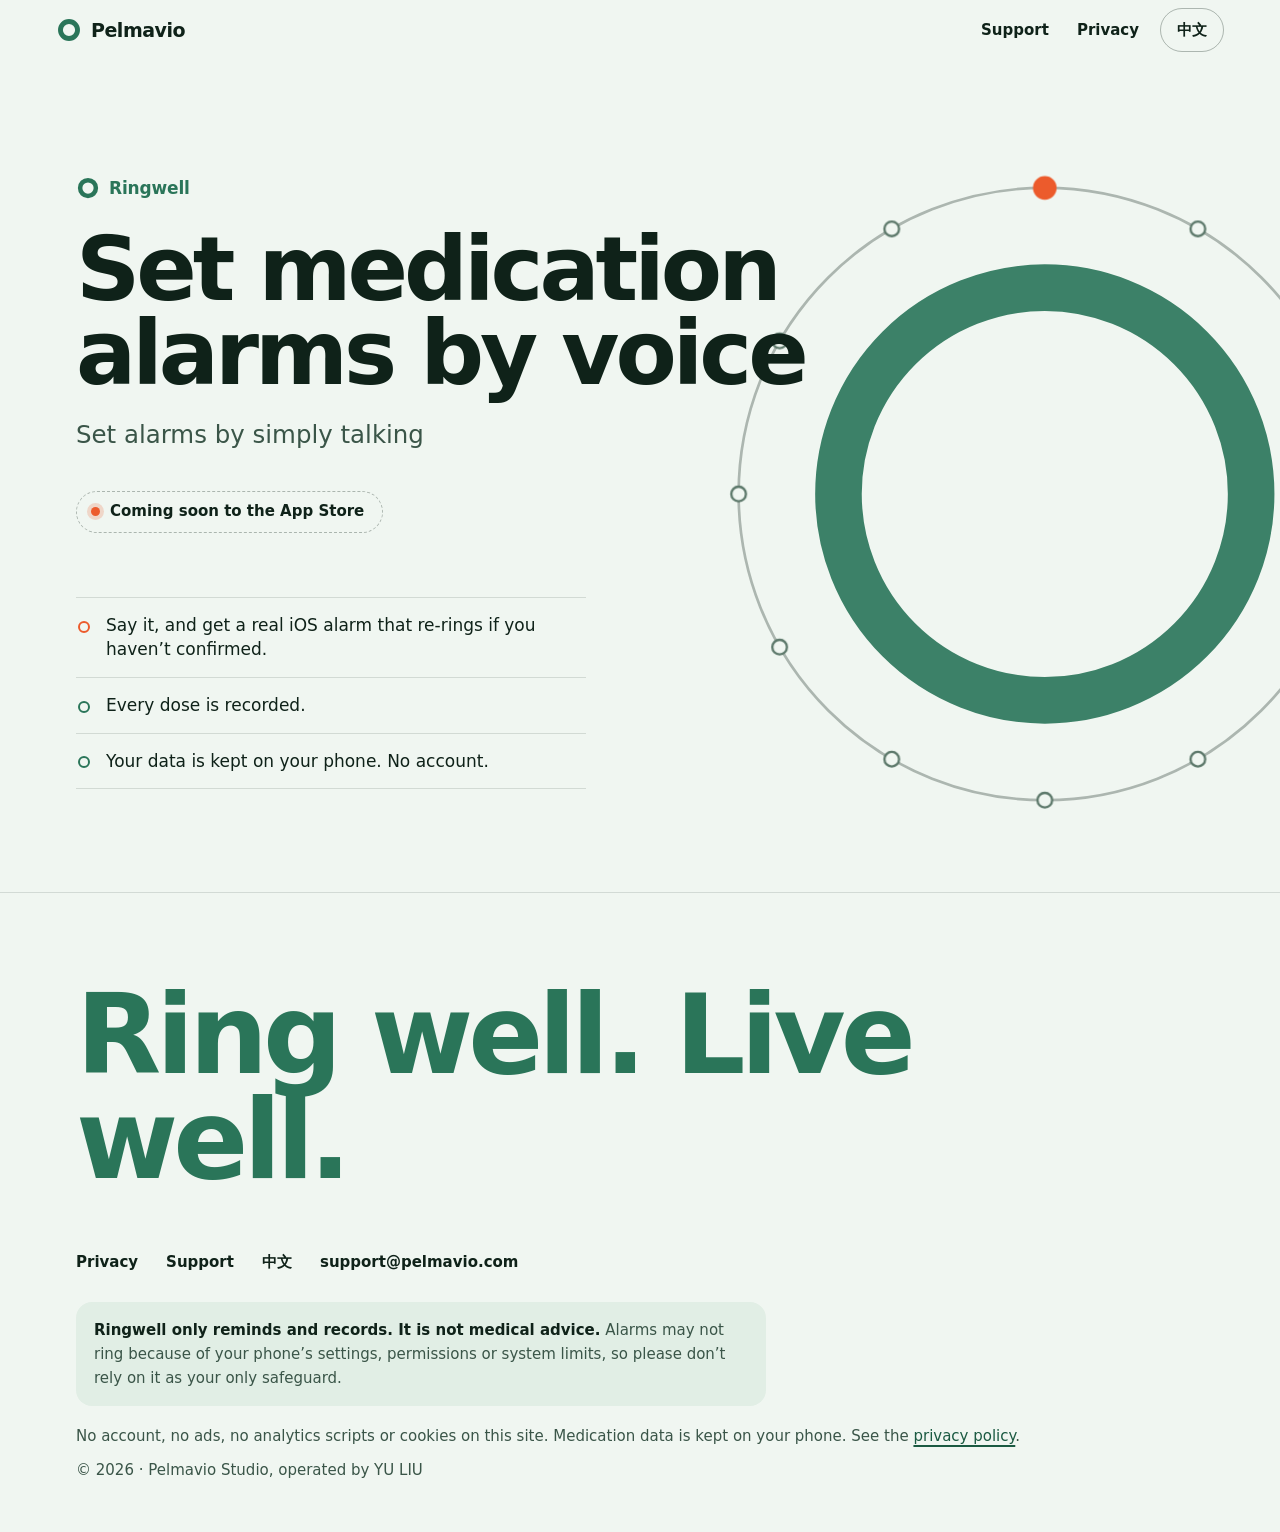
==== ringwell/index.html @ e644f9cd "Pelmavio site: launch-lite pages, privacy policy and support (EN/ZH) Co-Authored-By: Claude Sonnet 5" ====
<!doctype html>
<html lang="en">
<head>
<meta charset="utf-8">
<meta name="viewport" content="width=device-width,initial-scale=1">
<title>Ringwell · Set medication alarms by voice</title>
<meta name="description" content="Ringwell by Pelmavio Studio: set medication alarms by voice. Coming soon to the App Store. Ring well. Live well.">
<meta name="color-scheme" content="light dark">
<meta name="theme-color" content="#F0F6F1" media="(prefers-color-scheme: light)">
<meta name="theme-color" content="#09110D" media="(prefers-color-scheme: dark)">
<meta property="og:type" content="website">
<meta property="og:site_name" content="Pelmavio Studio">
<meta property="og:title" content="Ringwell · Set medication alarms by voice">
<meta property="og:description" content="Ringwell by Pelmavio Studio: set medication alarms by voice. Coming soon to the App Store. Ring well. Live well.">
<meta property="og:url" content="https://pelmavio.com/ringwell/">
<meta property="og:locale" content="en_US">
<meta name="twitter:card" content="summary">
<link rel="canonical" href="https://pelmavio.com/ringwell/">
<link rel="icon" href="data:image/svg+xml,%3Csvg xmlns='http://www.w3.org/2000/svg' viewBox='0 0 32 32'%3E%3Crect width='32' height='32' rx='8' fill='%232A7559'/%3E%3Ccircle cx='16' cy='16' r='7' fill='none' stroke='%23F4FBF7' stroke-width='4'/%3E%3C/svg%3E">
<link rel="alternate" hreflang="en" href="https://pelmavio.com/ringwell/">
<link rel="alternate" hreflang="zh-CN" href="https://pelmavio.com/ringwell/zh/">
<link rel="alternate" hreflang="x-default" href="https://pelmavio.com/ringwell/">
<link rel="stylesheet" href="../assets/style.css">
<link rel="stylesheet" href="../assets/lite.css">
</head>
<body>
<a class="skip" href="#main">Skip to content</a>
<header class="top over"><div class="wrap">
<a class="logo" href="../" aria-label="Pelmavio Studio"><svg viewBox="0 0 32 32" width="26" height="26" aria-hidden="true" focusable="false"><circle cx="16" cy="16" r="10.5"/></svg><span>Pelmavio</span></a>
<nav aria-label="Main"><a class="hide-s" href="support/">Support</a><a class="hide-s" href="privacy/">Privacy</a><a class="lang" href="zh/" hreflang="zh-CN" lang="zh-CN">中文</a></nav>
</div></header>
<main id="main">
<section class="h-hero lite" aria-labelledby="home-h">
<div class="h-ring" aria-hidden="true"><svg viewBox="0 0 100 100" focusable="false"><circle class="r2" cx="50" cy="50" r="46"/><circle class="r1" cx="50" cy="50" r="31"/><g><circle class="tick" style="--i:0" cx="50" cy="4" r="1.6"/><circle class="tick" style="--i:1" cx="73" cy="10.16" r="1.1"/><circle class="tick" style="--i:2" cx="89.84" cy="27" r="1.1"/><circle class="tick" style="--i:3" cx="96" cy="50" r="1.1"/><circle class="tick" style="--i:4" cx="89.84" cy="73" r="1.1"/><circle class="tick" style="--i:5" cx="73" cy="89.84" r="1.1"/><circle class="tick" style="--i:6" cx="50" cy="96" r="1.1"/><circle class="tick" style="--i:7" cx="27" cy="89.84" r="1.1"/><circle class="tick" style="--i:8" cx="10.16" cy="73" r="1.1"/><circle class="tick" style="--i:9" cx="4" cy="50" r="1.1"/><circle class="tick" style="--i:10" cx="10.16" cy="27" r="1.1"/><circle class="tick" style="--i:11" cx="27" cy="10.16" r="1.1"/></g></svg></div>
<div class="wrap">
<p class="name"><svg viewBox="0 0 32 32" aria-hidden="true" focusable="false"><circle cx="16" cy="16" r="10.5"/></svg>Ringwell</p>
<h1 id="home-h"><span class="nb">Set medication</span> <span class="nb">alarms by voice</span></h1>
<p class="lead">Set alarms by simply talking</p>
<p class="acts"><span class="soon"><i></i>Coming soon to the App Store</span></p>
<ul class="facts"><li>Say it, and get a real iOS alarm that re-rings if you haven&rsquo;t confirmed.</li><li>Every dose is recorded.</li><li>Your data is kept on your phone. No account.</li></ul>
</div>
</section>
</main>
<footer><div class="wrap">
<p class="tag" lang="en">Ring well. Live well.</p>
<nav class="links" aria-label="Footer"><a href="privacy/">Privacy</a><a href="support/">Support</a><a href="zh/" hreflang="zh-CN" lang="zh-CN">中文</a><a href="mailto:support@pelmavio.com">support@pelmavio.com</a></nav>
<p class="disc"><strong>Ringwell only reminds and records. It is not medical advice.</strong> Alarms may not ring because of your phone&rsquo;s settings, permissions or system limits, so please don&rsquo;t rely on it as your only safeguard.</p>
<p>No account, no ads, no analytics scripts or cookies on this site. Medication data is kept on your phone. See the <a href="privacy/">privacy policy</a>.</p>
<p>&copy; 2026 &middot; Pelmavio Studio, operated by YU LIU</p>
</div></footer>
</body>
</html>
---- assets/style.css ----
/* finesse · register=brand · A=mint-paper+forest+persimmon-signal · B=700/300 system display vs light voice
 * C=pinned-scrub-stage → hairline-list → bilingual-pair → centered-ring · D=css-springs(linear())+tiny-vanilla-physics
 * E=alarm-dial (12 marks = 1 ring + 11 re-rings, 5 min apart) · SOUL=8 SPECTACLE=7 DENSITY=4
 * Pelmavio / Ringwell v2. Same-origin only: no fonts, CDN, analytics or cookies. */

:root{
  --paper:#F0F6F1;--paper-2:#E1EEE5;--sheet:#F8FBF9;
  --ink:#0F2219;--ink-2:#3A5548;--ink-3:#5C786A;
  --line:rgba(15,34,25,.13);--line-2:rgba(15,34,25,.3);
  --green:#2A7559;--link:#1B5A42;--mint:#8FD1B1;--leaf:#CBEAD8;
  --forest:#0D2A1F;--forest-ink:#E6F4EB;--forest-2:#ABCFBB;--forest-line:rgba(230,244,235,.16);
  --signal:#EC5B2C;--signal-ink:#A3390F;--signal-glow:rgba(236,91,44,.2);
  --glass:rgba(240,246,241,.74);--shadow:rgba(13,42,31,.22);
  /* the app's own F1 light theme (app/src/ui/theme.ts) */
  --a-bg:#E9F4EE;--a-surface:#F4FAF6;--a-text:#25392F;--a-muted:#466056;--a-border:#CBE0D3;
  --a-primary:#2A7559;--a-on:#F4FBF7;--a-card:#DCF0E4;--a-card-b:#9CCDB4;--a-warn:#775110;
  --a-taken:#1F6F4C;--a-done:#B2DEC7;--a-soft:#EAF6EF;--a-bezel:#14201A;
  --edge:clamp(16px,5vw,56px);
  --spring:linear(0,.063,.193,.35,.508,.651,.777,.869,.937,.983,1.013,1.029,1.036,1.036,1.032,1.027,1.021,1.016,1.011,1.007,1.004,1.002,1,.999,.999);
  --bounce:linear(0,.078,.241,.436,.626,.791,.918,1.007,1.061,1.087,1.092,1.084,1.068,1.05,1.032,1.017,1.006,.998,.994,.992,.992,.992,.994,.996,.997,.999,1,1,1.001);
  --settle:cubic-bezier(.16,1,.3,1);
  --sans:-apple-system,BlinkMacSystemFont,"SF Pro Text","Segoe UI Variable Text","Segoe UI",system-ui,Roboto,"Helvetica Neue",Arial,"PingFang SC","Hiragino Sans GB","Microsoft YaHei",sans-serif;
  --display:-apple-system,BlinkMacSystemFont,"SF Pro Display","Segoe UI Variable Display","Segoe UI",system-ui,Roboto,"Helvetica Neue",Arial,"PingFang SC","Hiragino Sans GB","Microsoft YaHei",sans-serif;
  --round:ui-rounded,"SF Pro Rounded",-apple-system,BlinkMacSystemFont,"Segoe UI Variable Display","Segoe UI",system-ui,sans-serif;
  color-scheme:light dark;
}
:root:lang(zh){
  --sans:-apple-system,BlinkMacSystemFont,"PingFang SC","Hiragino Sans GB","Microsoft YaHei UI","Microsoft YaHei","Noto Sans CJK SC","Source Han Sans SC","Segoe UI",system-ui,sans-serif;
  --display:var(--sans);
}
@media (prefers-color-scheme:dark){:root{
  --paper:#09110D;--paper-2:#0F1A15;--sheet:#131E19;
  --ink:#E2EEE7;--ink-2:#A3BDB0;--ink-3:#7F9C8E;
  --line:rgba(226,238,231,.11);--line-2:rgba(226,238,231,.3);
  --green:#8FD1B1;--link:#9ADBBB;--leaf:#1C382B;
  --forest:#0F1D17;--forest-ink:#E6F4EB;--forest-2:#A3C6B3;--forest-line:rgba(230,244,235,.12);
  --signal:#FF7A49;--signal-ink:#FF9C76;--signal-glow:rgba(255,122,73,.26);
  --glass:rgba(15,26,21,.72);--shadow:rgba(0,0,0,.6);
  /* the app's own F1 dark theme */
  --a-bg:#141C18;--a-surface:#1B2520;--a-text:#C7D7CD;--a-muted:#98B0A3;--a-border:#2A3831;
  --a-primary:#8FD1B1;--a-on:#0E2119;--a-card:#223129;--a-card-b:#3C5649;--a-warn:#DDB26A;
  --a-taken:#7FCBA6;--a-done:#2D5742;--a-soft:#2A3B33;--a-bezel:#020504;
}}

/* ---------- base ---------- */
*,*::before,*::after{box-sizing:border-box}
html{-webkit-text-size-adjust:100%;text-size-adjust:100%;overflow-x:clip;scroll-padding-top:16px}
body{margin:0;background:var(--paper);color:var(--ink);font:400 1.0625rem/1.6 var(--sans);-webkit-font-smoothing:antialiased;overflow-x:clip;text-rendering:optimizeLegibility}
:lang(zh) body,body:lang(zh){line-height:1.8}
::selection{background:var(--mint);color:#0D2A1F}
img{max-width:100%;height:auto;display:block}
p{margin:0 0 1em;text-wrap:pretty}
a{color:var(--link);text-decoration-thickness:1.5px;text-underline-offset:.24em;transition:text-decoration-thickness .2s,color .2s}
a:hover{text-decoration-thickness:3px}
:focus-visible{outline:3px solid var(--green);outline-offset:3px;border-radius:8px}
h1,h2,h3{margin:0;font-family:var(--display);font-weight:700;text-wrap:balance;overflow-wrap:anywhere;min-width:0}
:lang(zh) :is(h1,h2,h3){letter-spacing:0;font-weight:600}
.wrap{width:100%;max-width:1240px;margin-inline:auto;padding-inline:var(--edge)}
.sr{position:absolute;width:1px;height:1px;overflow:hidden;clip-path:inset(50%);white-space:nowrap}
.skip{position:absolute;left:12px;top:-80px;z-index:60;background:var(--ink);color:var(--paper);padding:12px 18px;border-radius:999px;font-weight:700;text-decoration:none}
.skip:focus{top:12px}
svg{overflow:visible}

/* ---------- header ---------- */
.top{position:relative;z-index:20;padding:8px 0}
.top.over{position:absolute;inset:0 0 auto}
.top .wrap{display:flex;align-items:center;justify-content:space-between;gap:8px;max-width:1360px}
.logo{display:inline-flex;align-items:center;gap:9px;min-height:44px;color:var(--ink);text-decoration:none;font:700 1.1875rem/1 var(--display);letter-spacing:-.025em}
.logo svg{width:26px;height:26px;flex:none;transition:transform .6s var(--bounce)}
.logo circle{fill:none;stroke:var(--green);stroke-width:6}
.logo:hover svg{transform:rotate(90deg) scale(1.08)}
.top nav{display:flex;align-items:center;gap:2px}
.top nav a{display:inline-flex;align-items:center;min-height:44px;padding:0 13px;font-size:.9375rem;font-weight:600;color:var(--ink);text-decoration:none;border-radius:999px;white-space:nowrap;transition:background-color .2s,scale .35s var(--spring)}
.top nav a:hover{background:var(--line)}
.top nav a:active{scale:.96}
.top nav a.lang{margin-left:6px;padding:0 16px;border:1.5px solid var(--line-2)}
.top nav a.lang:hover{background:var(--ink);color:var(--paper)}
.hide-s{display:none!important}
@media (min-width:640px){.hide-s{display:inline-flex!important}}

/* ---------- pills / buttons ---------- */
.soon{display:inline-flex;align-items:center;gap:10px;min-height:42px;padding:7px 18px 7px 14px;border-radius:999px;border:1.5px dashed var(--line-2);font-weight:600;font-size:.9375rem;line-height:1.3;color:var(--ink);white-space:nowrap}
.soon i{width:9px;height:9px;border-radius:50%;background:var(--signal);flex:none;box-shadow:0 0 0 4px var(--signal-glow)}
.go{display:inline-flex;align-items:center;gap:10px;min-height:52px;padding:0 26px;border-radius:999px;background:var(--green);color:var(--paper);font-weight:700;text-decoration:none;white-space:nowrap;transition:scale .45s var(--spring),box-shadow .3s,background-color .2s;box-shadow:0 10px 24px -14px var(--shadow)}
.go:hover{box-shadow:0 16px 30px -14px var(--shadow);scale:1.02}
.go:active{scale:.97;transition-duration:.12s}
.go .arrow{transition:translate .4s var(--spring)}
.go:hover .arrow{translate:4px 0}

/* =========================================================
   STORY. Default = static composition (no JS, reduced motion,
   short landscape screens). `.live` = pinned scroll demo.
   ========================================================= */
.story{position:relative;padding:112px 0 72px}
.stage{max-width:1280px;margin-inline:auto;padding-inline:var(--edge);display:grid;gap:56px}
.caps{display:flex;flex-direction:column;gap:56px;min-width:0}
.cap h1{font-size:clamp(2.5rem,1.2rem + 5vw,6rem);line-height:.96;letter-spacing:-.04em}
:lang(zh) .cap h1{font-size:clamp(2.25rem,1.2rem + 4.4vw,5.25rem);line-height:1.12}
.cap h2{font-size:clamp(1.875rem,1.2rem + 2.4vw,3.25rem);line-height:1.02;letter-spacing:-.032em;margin-bottom:.45em}
:lang(zh) .cap h2{line-height:1.2}
.cap p{color:var(--ink-2);font-size:clamp(1.0625rem,1rem + .3vw,1.25rem);max-width:34em}
.cap .sub{font-size:clamp(1.1875rem,1rem + .8vw,1.625rem);color:var(--ink);margin:.55em 0 .8em;font-weight:500;letter-spacing:-.01em}
.cap-soon{margin:0}
.stopnote strong{color:var(--ink)}
.status,.rail,.sample-live{display:none}
.chain{list-style:none;display:flex;gap:7px;padding:0;margin:4px 0 0;flex-wrap:wrap}
.chain li{width:14px;height:14px;border-radius:50%;border:1.5px solid var(--ink-3)}
.chain li:nth-child(-n+2){background:var(--signal);border-color:var(--signal)}
.sample{font-size:.875rem;color:var(--ink-3);margin:0}

/* the spoken sentence */
.say{min-width:0}
.voice{display:flex;align-items:center;gap:14px;margin-bottom:14px}
.mic{position:relative;width:46px;height:46px;flex:none;border-radius:50%;background:var(--green);color:var(--paper);display:grid;place-items:center}
.mic svg,.ui-mic svg{width:52%;height:52%;fill:none;stroke:currentColor;stroke-width:2.2;stroke-linecap:round}
.mic::after{content:"";position:absolute;inset:-6px;border-radius:50%;border:2px solid var(--green);opacity:0}
.wave{display:flex;align-items:center;gap:3px;height:40px;width:min(100%,250px)}
.wave i{flex:1;max-width:5px;height:100%;border-radius:3px;background:var(--green);transform:scaleY(var(--h,.4));transform-origin:center;will-change:transform}
.sentence{font:300 clamp(1.375rem,.85rem + 2.3vw,2.875rem)/1.42 var(--display);letter-spacing:-.022em;margin:0;color:var(--ink);max-width:22em}
:lang(zh) .sentence{font-weight:300;letter-spacing:.02em;line-height:1.6}
.w{display:inline-block;opacity:clamp(.14,calc(var(--say,99) - var(--i)),1);transform:translateY(calc(clamp(0,1 - (var(--say,99) - var(--i)),1) * .28em))}
.phr{position:relative;display:inline-block;white-space:nowrap;background:linear-gradient(var(--green),var(--green)) no-repeat 0 92%/calc(var(--g,1) * 100%) 2px}
.phr::after{content:attr(data-tag);position:absolute;left:0;top:calc(100% - .1em);font:600 max(11px,.3em)/1 var(--sans);letter-spacing:.01em;color:var(--green);opacity:var(--g,1);transform:translateY(calc((1 - var(--g,1)) * -6px));white-space:nowrap}

/* ---------- app UI, recreated (em-based, scales with each screen) ---------- */
.phone{display:grid;grid-template-columns:repeat(auto-fill,minmax(200px,1fr));gap:22px}
.scr{position:relative;container-type:inline-size;background:var(--a-bg);color:var(--a-text);aspect-ratio:1/2.08;border-radius:34px;border:7px solid var(--a-bezel);overflow:hidden;font-family:var(--sans);box-shadow:0 24px 48px -30px var(--shadow)}
.scr::before{content:"";position:absolute;z-index:3;left:50%;top:2.4%;width:30%;height:3.6%;translate:-50% 0;border-radius:99px;background:var(--a-bezel)}
.ui-pad{position:relative;height:100%;padding:3.3em 1.25em 1.2em;font-size:12px;font-size:4.7cqi;line-height:1.35;display:flex;flex-direction:column}
.ui-pad p{margin:0}
.ui-pad svg,.ui-lock svg{width:1.15em;height:1.15em;fill:none;stroke:currentColor;stroke-width:2.2;stroke-linecap:round;stroke-linejoin:round;flex:none}
.ui-date{font-size:1.5em;font-weight:700;letter-spacing:-.01em;margin-bottom:.9em!important}
.ui-title{font-size:1.65em;font-weight:700;letter-spacing:-.015em;line-height:1.15}
.ui-big{font-size:2.1em}
.ui-sub{color:var(--a-muted);font-size:.92em;margin-top:.15em!important}
.ui-back{display:flex;align-items:center;gap:.15em;color:var(--a-primary);font-weight:600;margin-bottom:.55em!important}
.ui-card{background:var(--a-card);border-radius:1.15em;padding:.95em;margin:.85em 0 .55em}
.ui-rb{display:grid}
.ui-rb>*{grid-area:1/1}
.ui-rb .ui-row2{grid-area:2/1}
.ui-thinking{display:none;color:var(--a-muted);font-weight:600}
.ui-readback{font-size:1.06em;font-weight:600;line-height:1.3}
.ui-readback span{opacity:clamp(.28,calc(var(--rb,9) - var(--k)),1)}
.ui-row2{display:grid;grid-template-columns:1fr 1fr;gap:.45em;margin-top:.75em!important}
.ui-btn{display:flex;align-items:center;justify-content:center;gap:.35em;border-radius:99em;font-weight:600;padding:.6em .7em;font-size:.9em;white-space:nowrap;transition:scale .35s var(--spring),background-color .3s,color .3s}
.ui-soft{background:var(--a-soft);color:var(--a-primary)}
.ui-solid{background:var(--a-primary);color:var(--a-on);font-size:1em;padding:.75em}
.ui-line{border:1.5px solid var(--a-primary);color:var(--a-primary)}
.ui-ghost{border:1.5px solid var(--a-card-b);color:var(--a-primary);margin:auto auto 0;padding:.6em 1.6em}
.ui-fields{margin:0}
.ui-fields div{border-top:1px solid var(--a-border);padding:.38em 0 .32em}
.ui-fields dt{font-size:.78em;color:var(--a-muted)}
.ui-fields dd{margin:0;font-weight:600;font-size:1.02em;line-height:1.25}
.ui-save{margin-top:auto}
.ui-toast{position:absolute;left:1.1em;right:1.1em;bottom:1.1em;border-radius:.9em;background:#25392F;color:#EEF6F1;padding:.75em .9em;font-weight:600;display:flex;gap:.45em;align-items:center;opacity:0;translate:0 1.4em;transition:opacity .3s,translate .6s var(--spring)}
.ui-toast{font-size:12px;font-size:4.4cqi;margin:0}
.ui-toast svg{width:1.15em;height:1.15em;fill:none;stroke:#8FD1B1;stroke-width:2.4;stroke-linecap:round;stroke-linejoin:round;flex:none}
.scr>.ui-toast{display:none}
.live .scr>.ui-toast{display:flex}
.ui-trans{font-size:1.28em;font-weight:500;line-height:1.35;margin-top:.5em!important;min-height:6.9em}
.ui-wave{display:flex;align-items:center;justify-content:center;gap:.28em;height:2.6em;margin:.6em 0}
.ui-wave i{width:.3em;height:100%;border-radius:1em;background:var(--a-primary);transform:scaleY(.25);transform-origin:center}
.ui-wave i:nth-child(3n){transform:scaleY(.6)}.ui-wave i:nth-child(4n+1){transform:scaleY(.85)}.ui-wave i:nth-child(5n+2){transform:scaleY(.45)}
.ui-mic{position:relative;width:4.3em;height:4.3em;border-radius:50%;background:var(--a-primary);color:var(--a-on);display:grid;place-items:center;margin:.4em auto 1em}
.ui-mic::before{content:"";position:absolute;inset:-.55em;border-radius:50%;border:.15em solid var(--a-primary);opacity:.35}
/* lock-screen alarm */
.ui-lock{position:absolute;inset:0;padding:3.6em 1em 1em;font-size:12px;font-size:4.7cqi;text-align:center;color:#F1F8F4;background:radial-gradient(120% 70% at 50% 18%,#2F6A52 0%,#163A2C 48%,#0A1C15 100%)}
.ui-lock p{margin:0}
.ui-lockdate{font-weight:600;font-size:.95em;opacity:.86}
.ui-locktime{display:grid;font:600 5.4em/1 var(--round);letter-spacing:-.02em;margin-top:.04em!important;font-variant-numeric:tabular-nums}
.ui-locktime span,.ui-alert-h .n1,.ui-alert-h .n2{grid-area:1/1;transition:opacity .35s,translate .5s var(--spring)}
.t2,.n2{opacity:0;translate:0 .3em}
.ui-alert{position:absolute;left:.75em;right:.75em;bottom:3.4em;border-radius:1.6em;padding:1em;text-align:left;background:rgba(240,248,244,.16);box-shadow:inset 0 1px 0 rgba(255,255,255,.18)}
.ui-alert-h{display:grid;grid-template-columns:auto 1fr;align-items:center;column-gap:.55em;font-weight:600;font-size:1.06em}
.ui-alert-h .n1,.ui-alert-h .n2{grid-area:1/2}
.ui-appicon{width:1.8em;height:1.8em;border-radius:.48em;background:#2A7559;display:grid;place-items:center}
.ui-appicon svg{width:1.3em;height:1.3em;stroke:#F4FBF7;stroke-width:4.5}
.ui-stop{margin-top:.85em;display:flex;align-items:center;justify-content:center;gap:.4em;padding:.75em;border-radius:99em;background:rgba(255,255,255,.24);font-weight:700;font-size:1.06em;transition:scale .3s var(--spring),background-color .3s}
/* dose confirm */
.ui-warn{display:flex;gap:.5em;align-items:flex-start;font-size:.86em;margin:.55em 0 .1em!important}
.ui-warn svg{color:var(--a-warn);margin-top:.1em}
.ui-plain{background:var(--a-surface);border:1px solid var(--a-border)}
.ui-dose-h{font-size:1.2em;font-weight:700}
.ui-dose-s{color:var(--a-muted);font-size:.92em}
.ui-state{display:grid;margin:.35em 0 .7em!important;font-weight:600}
.ui-state span{grid-area:1/1;display:flex;align-items:center;gap:.4em;transition:opacity .3s,scale .5s var(--bounce)}
.ui-state i{width:1.1em;height:1.1em;border-radius:50%;border:1.5px solid currentColor;display:grid;place-items:center}
.pend{color:var(--a-muted)}
.done{color:var(--a-taken);opacity:0;scale:.6;transform-origin:left center}
.done i{background:var(--a-taken);border-color:var(--a-taken);color:var(--a-on)}
.done svg{width:.85em;height:.85em;stroke-width:3}
.ui-mark{margin-bottom:.5em}
/* history week */
.ui-seg{display:grid;grid-template-columns:1fr 1fr;border:1.5px solid var(--a-primary);border-radius:99em;padding:.2em;margin-top:.8em!important;font-weight:600;text-align:center}
.ui-seg span{padding:.42em;border-radius:99em}
.ui-seg .on{background:var(--a-primary);color:var(--a-on)}
.ui-range{text-align:center;font-weight:600;margin:.9em 0 .6em!important}
.ui-days{list-style:none;padding:0;margin:.4em 0 0;display:grid;grid-template-columns:repeat(7,minmax(0,1fr));text-align:center}
.ui-days b{display:block;font-size:.76em;font-weight:500;color:var(--a-muted)}
.ui-days li:nth-child(3) b{font-weight:700;color:var(--a-text)}
.ui-days i{position:relative;display:grid;place-items:center;width:2.15em;height:2.15em;margin:.3em auto .2em;border-radius:50%;border:1.5px dashed var(--a-border)}
.ui-days i::after{content:"";position:absolute;inset:-1.5px;border-radius:50%;background:var(--a-done);border:2px solid var(--a-primary);scale:var(--on);transition:scale .55s var(--bounce)}
.ui-days li{--on:clamp(0,calc(var(--days,9) - var(--d,0) + 1),1)}
.ui-days svg{position:relative;z-index:1;width:1.1em;height:1.1em;stroke-width:2.6;color:var(--a-text);opacity:var(--on);transition:opacity .3s .1s}
.ui-days small{font-size:.7em;color:var(--a-muted);opacity:var(--on);transition:opacity .3s}
.ui-days .none i{border:0}
.ui-days .none i::after{inset:auto;width:.8em;height:2px;border:0;border-radius:2px;background:var(--a-muted);scale:1}
.ui-days .none small{opacity:0}
.ui-sum{border:1px solid var(--a-card-b);margin:.2em 0 .7em;font-size:1.06em;font-weight:600;line-height:1.3;transition:opacity .4s,translate .7s var(--spring)}
.ui-hl-h{font-weight:700;font-size:1.1em;margin-top:1em!important;transition:opacity .4s,translate .7s var(--spring)}
.ui-hl{display:flex;justify-content:space-between;align-items:baseline;gap:.6em;margin-top:.45em!important;padding:.75em .85em;border-radius:.9em;background:var(--a-surface);border:1px solid var(--a-border);font-size:.9em;transition:opacity .4s .1s,translate .7s var(--spring) .1s}
.ui-hl span{color:var(--a-muted)}
.ui-hl b{font-size:1.15em;white-space:nowrap}
.live .ui-sum,.live .ui-hl,.live .ui-hl-h{opacity:0;translate:0 .8em}
.live [data-full] :is(.ui-sum,.ui-hl,.ui-hl-h){opacity:1;translate:0 0}

/* dial (live only), ripples */
.dial{display:none}
.device{min-width:0}

@media (min-width:900px){
  .stage{grid-template-columns:minmax(0,1fr) minmax(0,1fr);column-gap:64px;align-items:start}
  .phone{grid-template-columns:repeat(2,minmax(0,1fr))}
}
@media (max-width:899px){
  .phone{display:flex;gap:16px;overflow-x:auto;scroll-snap-type:x mandatory;padding:4px var(--edge) 18px;margin-inline:calc(var(--edge) * -1);scrollbar-width:thin}
  .phone .scr{flex:0 0 min(64vw,250px);scroll-snap-align:center}
}

/* ---------------- LIVE: pinned, scroll-scrubbed demonstration ---------------- */
@media (prefers-reduced-motion:no-preference) and (min-height:520px){
  .live .story{height:660svh;padding:0}
  .live .stage{--say:0;--rb:0;--days:0;--lit:0;--p:0;position:sticky;top:0;height:100svh;max-width:none;padding:0;gap:0;overflow:hidden;align-items:stretch;
    --W:min(42svh,300px);--H:calc(var(--W) * 2.08)}
  .live .caps{display:grid;grid-template-rows:auto auto;align-content:center;gap:0;position:relative;z-index:4}
  .live .cap{grid-area:1/1;opacity:0;transform:translateY(calc(var(--y,1) * 1.5rem));transition:opacity .45s ease,transform .8s var(--spring);pointer-events:none}
  .live :is(.cap2,.cap3,.cap4){grid-row:1/3;align-self:center}
  .live .say{grid-area:2/1;margin-top:clamp(18px,3.4svh,36px);transition:opacity .45s ease,transform .8s var(--spring)}
  .live .phr{--g:0}
  .live [data-act="0"] .cap0,.live [data-act="1"] .cap1,.live [data-act="2"] .cap2,.live [data-act="3"] .cap3,.live [data-act="4"] .cap4{opacity:1;transform:none;pointer-events:auto}
  .live :is([data-act="2"],[data-act="3"],[data-act="4"]) .say{opacity:0;transform:translateY(-1.5rem);pointer-events:none}
  .live [data-act="1"] .sentence{color:var(--ink-2)}
  .live .cap .chain{display:none}
  .live .status{display:grid;margin:1.1em 0 0;font-weight:600;font-size:clamp(.9375rem,.9rem + .3vw,1.0625rem)}
  .live .status span{grid-area:1/1;display:inline-flex;align-items:center;gap:.55em;opacity:0;translate:0 .4em;transition:opacity .3s,translate .5s var(--spring)}
  .live .status span::before{content:"";width:.6em;height:.6em;border-radius:50%;background:var(--signal);box-shadow:0 0 0 .3em var(--signal-glow)}
  .live .status .st2::before{background:transparent;border:2px solid var(--ink-3);box-shadow:none}
  .live [data-beat="10"] .st1,.live [data-beat="11"] .st2,.live [data-beat="12"] .st3{opacity:1;translate:0 0}

  /* device + phone frame */
  .live .device{position:relative;display:grid;place-items:center;min-height:0}
  .live .phone{display:block;position:relative;width:var(--W);height:var(--H);padding:calc(var(--W) * .034);border-radius:calc(var(--W) * .17);background:var(--a-bezel);
    box-shadow:0 0 0 1px rgba(255,255,255,.07) inset,0 40px 80px -40px var(--shadow),0 18px 36px -24px var(--shadow);z-index:2;
    transition:translate .9s var(--spring),scale .9s var(--spring)}
  .live .phone::after{content:"";position:absolute;z-index:3;left:50%;top:calc(var(--W) * .055);width:30%;height:calc(var(--W) * .085);translate:-50% 0;border-radius:99px;background:var(--a-bezel)}
  .live .scr{position:absolute;inset:calc(var(--W) * .034);aspect-ratio:auto;border:0;border-radius:calc(var(--W) * .14);box-shadow:none;opacity:0;scale:.965;transition:opacity .4s ease,scale .7s var(--spring)}
  .live .scr::before{display:none}
  .live [data-screen="listen"] .s-listen,.live [data-screen="confirm"] .s-confirm,.live [data-screen="alarm"] .s-alarm,.live [data-screen="dose"] .s-dose,.live [data-screen="week"] .s-week{opacity:1;scale:1}
  .live .s-confirm dd{opacity:0}
  .live .ui-readback{opacity:0;transition:opacity .4s}
  .live .ui-thinking{display:block;animation:think 1.4s ease-in-out infinite alternate}
  .live .ui-row2{opacity:0;transition:opacity .4s}
  .live [data-act="2"] .ui-readback,.live [data-act="2"] .ui-row2{opacity:1}
  .live [data-act="2"] .ui-thinking{display:none}
  .live [data-saved] .ui-save{scale:.95;background:var(--a-taken)}
  .live [data-saved] .ui-toast{opacity:1;translate:0 0}
  .live [data-stopped] .ui-stop{scale:.94;background:rgba(255,255,255,.4)}
  .live [data-second] .t1,.live [data-second] .n1{opacity:0;translate:0 -.3em}
  .live [data-second] .t2,.live [data-second] .n2{opacity:1;translate:0 0}
  .live [data-second] .ui-stop{scale:1;background:rgba(255,255,255,.24)}
  .live [data-marked] .ui-mark{scale:.95;background:var(--a-taken)}
  .live [data-marked] .pend{opacity:0;scale:.6}
  .live [data-marked] .done{opacity:1;scale:1}
  .live [data-ring="on"] .phone{animation:buzz 1.1s ease-in-out infinite}

  /* the dial: 12 marks = 1 ring + up to 11 re-rings, 5 minutes apart */
  .live .dial{display:block;position:absolute;left:50%;top:50%;width:var(--D);aspect-ratio:1;translate:-50% -50%;z-index:1;pointer-events:none}
  .live .dial svg{width:100%;height:100%;display:block;rotate:0deg}
  .live .dial circle{fill:none;vector-effect:non-scaling-stroke}
  .live .track{stroke:var(--line-2);stroke-width:1.25;stroke-dasharray:1;stroke-dashoffset:max(0,calc(1 - var(--p) / .5));transform:rotate(-90deg);transform-origin:50% 50%}
  .live .close{stroke:var(--green);stroke-width:3.5;stroke-linecap:round;stroke-dasharray:1;stroke-dashoffset:1;transform:rotate(-90deg);transform-origin:50% 50%;transition:stroke-dashoffset 1.6s var(--settle)}
  .live [data-marked] .close{stroke-dashoffset:0}
  .live .dots circle{--on:clamp(0,calc(var(--lit) - var(--i)),1);fill:var(--paper);fill:color-mix(in oklab,var(--signal) calc(var(--on) * 100%),var(--paper));stroke:var(--ink-3);stroke:color-mix(in oklab,var(--signal) calc(var(--on) * 100%),var(--ink-3));stroke-width:1.5;
    transform-box:fill-box;transform-origin:center;opacity:0;scale:.2;transition:opacity .35s calc(var(--i) * 35ms),scale .6s var(--bounce) calc(var(--i) * 35ms),fill .3s,stroke .3s}
  .live :is([data-act="3"],[data-act="4"]) .dots circle{opacity:1;scale:calc(1 + var(--on) * .35)}
  .live [data-marked] .dots circle:nth-child(n+3){opacity:.28;scale:.7}
  .live .lbl{font:600 3px var(--sans);fill:var(--ink-2);opacity:0;transition:opacity .4s .3s}
  .live :is([data-act="3"],[data-act="4"]) .lbl{opacity:1}
  .live .ripples{position:absolute;inset:0;display:grid;place-items:center}
  .live .ripples i{grid-area:1/1;width:62%;aspect-ratio:1;border-radius:50%;border:2px solid var(--signal);opacity:0}
  .live [data-ring="on"] .ripples i{animation:ripple 2.4s cubic-bezier(.2,.65,.3,1) infinite}
  .live [data-ring="on"] .ripples i:nth-child(2){animation-delay:.8s}
  .live [data-ring="on"] .ripples i:nth-child(3){animation-delay:1.6s}
  .live [data-speaking] .mic::after{animation:micpulse 1.2s ease-out infinite}

  /* ghosts: words that fly from the sentence into the form */
  .ghost{position:absolute;left:0;top:0;z-index:6;display:grid;white-space:nowrap;transform-origin:0 0;pointer-events:none;opacity:0;transition:opacity .25s;will-change:transform;line-height:1.25}
  .ghost span{grid-area:1/1}
  .g-a{font-family:var(--display);font-weight:300;letter-spacing:-.02em;color:var(--ink)}
  .g-b{font-family:var(--sans);font-weight:600;color:var(--a-text)}

  /* step rail: wayfinding + jump */
  .live .rail{display:block;position:absolute;z-index:8}
  .rail ol{list-style:none;margin:0;padding:0;display:flex;gap:2px;position:relative}
  .rail a{display:inline-flex;align-items:center;gap:8px;min-height:44px;padding:0 12px;border-radius:999px;font-size:.875rem;font-weight:600;color:var(--ink-3);text-decoration:none;transition:color .25s,background-color .25s,scale .35s var(--spring)}
  .rail a::before{content:"";width:7px;height:7px;border-radius:50%;background:currentColor;transition:scale .4s var(--bounce)}
  .rail a:hover{color:var(--ink);background:var(--line)}
  .rail a:active{scale:.95}
  .rail a[aria-current="step"]{color:var(--ink)}
  .rail a[aria-current="step"]::before{scale:1.6;background:var(--signal)}
  .live .sample{position:absolute;z-index:8;font-size:.8125rem}

  @media (min-width:900px){
    .live .stage{grid-template-columns:minmax(0,1fr) minmax(0,1fr);column-gap:clamp(24px,4vw,72px);padding:0 var(--edge);max-width:1440px;
      --H:min(76svh,640px,calc((50vw - 48px) / 1.18));--W:calc(var(--H) / 2.08);--D:calc(var(--H) * 1.17)}
    .live .caps{padding-top:56px;max-width:640px}
    .live .rail{left:var(--edge);bottom:clamp(14px,3svh,32px);margin-left:-12px}
    .live .sample{right:var(--edge);bottom:clamp(26px,3svh + 12px,44px)}
    .live .device::before{content:"";position:absolute;left:50%;top:50%;width:calc(var(--D) * .92);aspect-ratio:1;translate:-50% -50%;border-radius:50%;background:var(--paper-2);z-index:0}
  }
  @media (max-width:899px){
    .live .stage{grid-template-rows:auto minmax(0,1fr);--W:min(60vw,250px,34svh);--H:calc(var(--W) * 2.08);--D:calc(var(--W) * 1.567)}
    .live .caps{padding:64px var(--edge) 0;align-content:start}
    .live .cap h1{font-size:min(10.4vw,6.4svh)}
    :lang(zh).live .cap h1,.live :lang(zh) .cap h1{font-size:min(9.6vw,5.8svh)}
    .live .cap .sub{font-size:min(5vw,2.9svh);margin:.4em 0 0}
    .live .cap-soon{display:none}
    .live .cap h2{font-size:min(7.8vw,4.6svh)}
    .live .cap p{font-size:min(4.2vw,2.5svh);margin-bottom:.6em}
    .live .say{margin-top:min(3svh,22px)}
    .live .voice{margin-bottom:6px}
    .live .mic{width:36px;height:36px}
    .live .wave{height:28px}
    .live .sentence{font-size:min(5.9vw,3.5svh);line-height:1.66}
    .live .device{place-items:start center;padding-top:min(3svh,20px);-webkit-mask-image:linear-gradient(#000 82%,transparent);mask-image:linear-gradient(#000 82%,transparent)}
    .live .phone{transform-origin:50% 0}
    .live .device{translate:0 calc(-1 * var(--lift,0px));transition:translate .9s var(--spring)}
    .live .s-confirm :is(.ui-sub,.ui-back){display:none}
    .live .s-confirm .ui-title{margin-bottom:.2em}
    .live :is([data-act="0"],[data-act="1"]) :is(.ui-readback,.ui-row2){display:none}
    .live .ui-save{margin-top:.8em}
    .live .scr>.ui-toast{display:none}
    .live .dial{top:min(3svh,20px);translate:-50% 0;opacity:0;scale:.9;transition:opacity .5s,scale .9s var(--spring)}
    .live :is([data-act="3"],[data-act="4"]) .dial{opacity:1;scale:1}
    .live :is([data-act="3"],[data-act="4"]) .phone{scale:var(--s,.597);translate:0 var(--dy,calc(var(--W) * .1567))}
    .live :is(.cap2,.cap3,.cap4){align-self:start}
    .live :is([data-act="3"],[data-act="4"]) .device{-webkit-mask-image:none;mask-image:none}
    .live .rail{left:50%;translate:-50% 0;bottom:max(10px,env(safe-area-inset-bottom));background:var(--glass);-webkit-backdrop-filter:blur(18px) saturate(1.6);backdrop-filter:blur(18px) saturate(1.6);border-radius:999px;padding:2px;box-shadow:0 8px 24px -14px var(--shadow),inset 0 0 0 1px var(--line)}
    .live .rail a{padding:0 9px;font-size:0;gap:0;min-width:36px;justify-content:center}
    .live .rail a::before{width:8px;height:8px}
    .live .rail a[aria-current="step"]{font-size:.8125rem;gap:7px;padding:0 12px}
    .live .sample{display:none}
  }
}

@keyframes ripple{0%{transform:scale(.6);opacity:0}12%{opacity:.85}100%{transform:scale(1.32);opacity:0}}
@keyframes buzz{0%,100%{rotate:0deg}8%{rotate:-1.6deg}16%{rotate:1.6deg}24%{rotate:-1.1deg}32%{rotate:.8deg}40%{rotate:0deg}}
@keyframes micpulse{0%{transform:scale(.9);opacity:.7}100%{transform:scale(1.45);opacity:0}}
@keyframes think{from{opacity:.45}to{opacity:1}}

/* ---------- record ---------- */
.record{padding:clamp(72px,11vw,168px) 0;position:relative}
.record-in{display:grid;gap:56px;align-items:center}
.record h2,.vault h2,.tongues h2,.finale h2,.feature h2,.about h2{font-size:clamp(2.125rem,1.2rem + 3.6vw,4.5rem);line-height:1;letter-spacing:-.036em}
:lang(zh) :is(.record,.vault,.tongues,.finale,.feature,.about) h2{line-height:1.18}
.lead{font-size:clamp(1.125rem,1rem + .45vw,1.375rem);color:var(--ink-2);max-width:32em;margin-top:.9em}
.facts{display:grid;gap:0;margin:36px 0 0;max-width:34em}
.facts div{padding:16px 0;border-top:1px solid var(--line)}
.facts dt{font-weight:700;font-family:var(--display);font-size:1.125rem}
.facts dd{margin:4px 0 0;color:var(--ink-2)}
.shot{position:relative;margin:0;justify-self:center;width:min(78vw,330px);isolation:isolate}
.shot .frame{position:relative;border-radius:40px;padding:8px;background:var(--a-bezel);box-shadow:0 50px 90px -50px var(--shadow),0 20px 40px -28px var(--shadow)}
.shot img{border-radius:32px;width:100%}
.shot-ring{position:absolute;left:50%;top:50%;width:150%;aspect-ratio:1;translate:-50% -50%;z-index:-1}
.shot-ring svg{width:100%;height:100%;display:block}
.shot-ring circle{fill:none;stroke:var(--green);stroke-width:1.5;vector-effect:non-scaling-stroke;stroke-dasharray:1;stroke-dashoffset:0;transform:rotate(-90deg);transform-origin:50% 50%}
.shot figcaption{margin-top:14px;text-align:center;font-size:.875rem;color:var(--ink-3)}
@media (min-width:900px){.record-in{grid-template-columns:minmax(0,1.1fr) minmax(0,.9fr)}}

/* ---------- privacy vault: the one dark inversion ---------- */
.vault{position:relative;overflow:hidden;background:var(--forest);color:var(--forest-ink);padding:clamp(80px,11vw,168px) 0}
.vault::before{content:"";position:absolute;right:-18vw;top:50%;width:62vw;aspect-ratio:1;translate:0 -50%;border-radius:50%;border:1.5px solid var(--forest-line);pointer-events:none}
.vault .wrap{position:relative}
.vault h2{max-width:13em}
.claims{list-style:none;padding:0;margin:clamp(40px,6vw,80px) 0 0}
.claims li{display:grid;gap:8px;padding:clamp(22px,3vw,34px) 0;border-top:1px solid var(--forest-line)}
.claims b{font:700 clamp(2rem,1rem + 4.4vw,5rem)/1 var(--display);letter-spacing:-.04em}
:lang(zh) .claims b{font-weight:600;letter-spacing:0;line-height:1.15}
.claims span{color:var(--forest-2);font-size:clamp(1.0625rem,1rem + .3vw,1.25rem);max-width:28em}
.vault .fine{margin:28px 0 0;color:var(--forest-2)}
.vault a{color:var(--forest-ink)}
.vault :focus-visible{outline-color:var(--mint)}
@media (min-width:900px){.claims li{grid-template-columns:minmax(0,1.35fr) minmax(0,1fr);align-items:end;column-gap:48px}.claims span{padding-bottom:.4em}}
@media (prefers-color-scheme:dark){
  .vault{background:radial-gradient(90% 120% at 100% 50%,#16302A 0%,var(--forest) 60%);border-block:1px solid var(--line)}
  .vault::before{border-color:rgba(143,209,177,.28)}
}

/* ---------- two languages ---------- */
.tongues{padding:clamp(72px,11vw,160px) 0 clamp(40px,6vw,80px)}
.pair-say{display:grid;gap:0;margin:clamp(36px,5vw,64px) 0 0;border-top:1px solid var(--line)}
.pair-say p{margin:0;padding:clamp(24px,3vw,40px) 0;border-bottom:1px solid var(--line);display:flex;flex-direction:column;gap:14px}
.pair-say span{font:300 clamp(1.5rem,1rem + 2.2vw,2.75rem)/1.3 var(--display);letter-spacing:-.02em;color:var(--ink)}
.pair-say p:lang(zh) span{font-family:-apple-system,BlinkMacSystemFont,"PingFang SC","Hiragino Sans GB","Microsoft YaHei UI","Microsoft YaHei","Noto Sans CJK SC",sans-serif;letter-spacing:.02em;line-height:1.55}
.pair-say small{font-size:.875rem;font-weight:600;color:var(--green)}
@media (min-width:900px){.pair-say{grid-template-columns:1fr 1fr}.pair-say p{border-bottom:0;padding-right:40px}.pair-say p+p{border-left:1px solid var(--line);padding:clamp(24px,3vw,40px) 0 clamp(24px,3vw,40px) 40px}}
.spec{display:grid;gap:0;margin:clamp(40px,6vw,72px) 0 0}
.spec div{padding:16px 0;border-top:1px solid var(--line);display:grid;grid-template-columns:minmax(0,9em) minmax(0,1fr);gap:16px}
.spec dt{color:var(--ink-3);font-weight:600}
.spec dd{margin:0;font-weight:600}
@media (min-width:900px){.spec{grid-template-columns:repeat(3,minmax(0,1fr));column-gap:32px}.spec div{grid-template-columns:1fr;gap:4px}}

/* ---------- finale ---------- */
.finale{padding:clamp(56px,9vw,140px) 0 clamp(64px,9vw,140px);text-align:center}
.finale .wrap{display:flex;flex-direction:column;align-items:center}
.bigring{width:clamp(112px,18vw,200px);margin-bottom:28px;position:relative}
.bigring svg{width:100%;display:block}
.bigring circle{fill:none;stroke:var(--green);stroke-width:12;stroke-dasharray:1;stroke-dashoffset:0;transform:rotate(-90deg);transform-origin:50% 50%}
.bigring::after{content:"";position:absolute;left:50%;top:10%;width:9%;aspect-ratio:1;translate:-50% -50%;border-radius:50%;background:var(--signal);box-shadow:0 0 0 6px var(--signal-glow)}
.finale h2{max-width:12em}
.finale .lead{margin-inline:auto}
.finale .go{margin-top:12px}
.safety{margin:clamp(48px,6vw,80px) auto 0;max-width:44em;text-align:left;padding:22px 24px;border-radius:20px;background:var(--sheet);border:1px solid var(--line-2)}
.safety p{margin:0;color:var(--ink-2)}
.safety strong{color:var(--ink)}

/* ---------- footer ---------- */
footer{padding:clamp(56px,7vw,96px) 0 40px;border-top:1px solid var(--line);font-size:.9375rem;color:var(--ink-2)}
footer .tag{font:700 clamp(2.75rem,1rem + 7.4vw,8.5rem)/.95 var(--display);letter-spacing:-.045em;color:var(--green);margin:0 0 clamp(28px,4vw,48px)}
footer .links{display:flex;flex-wrap:wrap;gap:0 4px;margin:0 0 18px -12px}
footer .links a{display:inline-flex;align-items:center;min-height:44px;padding:0 12px;font-weight:600;color:var(--ink);text-decoration:none;border-radius:999px;transition:background-color .2s}
footer .links a:hover{background:var(--line)}
footer p{margin:0 0 10px}
footer .disc{max-width:46em;color:var(--ink-2);padding:16px 18px;border-radius:16px;background:var(--paper-2);margin-bottom:18px}
footer .disc strong{color:var(--ink)}

/* ---------- home (Pelmavio) ---------- */
.h-hero{position:relative;padding:clamp(120px,16vw,200px) 0 clamp(64px,9vw,120px);overflow:hidden}
.h-hero .wrap{position:relative}
.h-hero h1{font-size:clamp(2.75rem,1.2rem + 6.2vw,7.5rem);line-height:.94;letter-spacing:-.045em;max-width:9.5em;position:relative;z-index:1}
:lang(zh) .h-hero h1{font-size:clamp(2.375rem,1.2rem + 5vw,6rem);line-height:1.12;max-width:10em}
.h-hero .lead{position:relative;z-index:1;margin-top:1.1em}
.h-ring{position:absolute;right:calc(var(--edge) - 12vw);top:calc(50% + 48px);width:clamp(300px,52vw,760px);aspect-ratio:1;translate:0 -50%;pointer-events:none}
.h-ring svg{width:100%;height:100%;display:block}
.h-ring .r1{fill:none;stroke:var(--green);stroke-width:7;stroke-dasharray:195;stroke-dashoffset:0;transform:rotate(-90deg);transform-origin:50% 50%;opacity:.9}
.h-ring .r2{fill:none;stroke:var(--line-2);stroke-width:.4}
.h-ring .tick{fill:var(--paper);stroke:var(--ink-3);stroke-width:.35}
.h-ring .tick:first-child{fill:var(--signal);stroke:var(--signal)}
@media (max-width:899px){.h-ring{right:-38vw;top:auto;bottom:-30vw;translate:0 0;width:96vw;opacity:.75}}
.feature{background:var(--forest);color:var(--forest-ink);padding:clamp(72px,10vw,150px) 0;overflow:hidden;position:relative}
.feature .wrap{display:grid;gap:56px;align-items:center}
.feature .name{font:600 1.0625rem/1 var(--display);letter-spacing:-.01em;color:var(--forest-2);margin:0 0 18px;display:inline-flex;align-items:center;gap:10px}
.feature .name svg{width:22px;height:22px}
.feature .name circle{fill:none;stroke:var(--mint);stroke-width:5}
.feature .lead{color:var(--forest-2)}
.feature .acts{display:flex;flex-wrap:wrap;align-items:center;gap:14px;margin-top:30px}
.feature .soon{border-color:var(--forest-line);color:var(--forest-ink)}
.feature .go{background:var(--mint);color:#0D2A1F}
.feature :focus-visible{outline-color:var(--mint)}
.feature .say-q{font:300 clamp(1.25rem,1rem + 1.2vw,1.875rem)/1.4 var(--display);letter-spacing:-.02em;margin:26px 0 0;color:var(--forest-ink);max-width:22em}
:lang(zh) .feature .say-q{letter-spacing:.02em;line-height:1.6}
.mini{position:relative;justify-self:center;width:min(76vw,420px);aspect-ratio:1;display:grid;place-items:center}
.mini .dialm{position:absolute;inset:0}
.mini .dialm svg{width:100%;height:100%;display:block}
.mini .dialm .tr{fill:none;stroke:var(--forest-line);stroke-width:1.2;vector-effect:non-scaling-stroke}
.mini .dialm .dt{fill:var(--forest);stroke:var(--forest-2);stroke-width:1.2;vector-effect:non-scaling-stroke}
.mini .dialm .dt.lit{fill:var(--signal);stroke:var(--signal)}
.mini .ripples{position:absolute;inset:0;display:grid;place-items:center}
.mini .ripples i{grid-area:1/1;width:58%;aspect-ratio:1;border-radius:50%;border:2px solid var(--signal);opacity:0}
.mini .scr{width:46%;font-size:inherit;border-width:5px;border-radius:26px;box-shadow:0 40px 60px -30px rgba(0,0,0,.6)}
@media (min-width:900px){.feature .wrap{grid-template-columns:minmax(0,1.1fr) minmax(0,.9fr)}}
.about{padding:clamp(72px,10vw,150px) 0}
.statement{font:500 clamp(1.5rem,1rem + 2vw,2.5rem)/1.3 var(--display);letter-spacing:-.022em;max-width:24em;margin:0}
:lang(zh) .statement{letter-spacing:.01em;line-height:1.6}
.principles{list-style:none;padding:0;margin:clamp(40px,6vw,80px) 0 0}
.principles li{display:grid;gap:6px;padding:clamp(20px,3vw,32px) 0;border-top:1px solid var(--line)}
.principles h3{font-size:clamp(1.75rem,1rem + 3vw,3.5rem);line-height:1;letter-spacing:-.035em}
.principles p{margin:0;color:var(--ink-2);font-size:1.125rem;max-width:30em}
@media (min-width:900px){.principles li{grid-template-columns:minmax(0,1fr) minmax(0,1.2fr);align-items:baseline;column-gap:48px}}

/* ---------- documents (privacy / support): body text untouched, shell restyled ---------- */
.doc-main{padding:clamp(28px,5vw,64px) 0 clamp(56px,8vw,112px)}
.doc-main .wrap{max-width:780px}
.back{display:inline-flex;align-items:center;gap:6px;min-height:44px;font-weight:700;text-decoration:none;margin-bottom:16px}
.back:hover{text-decoration:underline}
.doc-main h1{font-size:clamp(2.5rem,1.4rem + 4.4vw,4.75rem);line-height:1;letter-spacing:-.04em;margin-bottom:28px}
:lang(zh) .doc-main h1{line-height:1.15;letter-spacing:0}
.doc-main h2{font-size:clamp(1.3125rem,1.1rem + .8vw,1.75rem);line-height:1.2;margin:2.4em 0 .6em;padding-top:1.1em;border-top:1px solid var(--line);letter-spacing:-.02em}
:lang(zh) .doc-main h2{letter-spacing:0;line-height:1.35}
.doc-main .lead{font-size:1.1875rem;padding:16px 18px;border-radius:16px;background:var(--paper-2);margin:0 0 8px;max-width:none;color:var(--ink)}
.doc-main ul{padding-left:1.3em}
.doc-main li{margin-bottom:.4em}
.doc-main .card{padding:18px 20px;border-radius:18px;background:var(--sheet);border:1px solid var(--line-2)}
.doc-main details{border-bottom:1px solid var(--line)}
.doc-main summary{cursor:pointer;display:flex;align-items:center;justify-content:space-between;gap:16px;min-height:60px;padding:14px 0;font-weight:700;font-family:var(--display);font-size:1.0625rem;list-style:none;border-radius:8px}
.doc-main summary::-webkit-details-marker{display:none}
.doc-main summary::after{content:"";width:11px;height:11px;border-right:2.5px solid var(--green);border-bottom:2.5px solid var(--green);rotate:45deg;flex:none;margin-right:6px;transition:rotate .45s var(--spring)}
.doc-main details[open] summary::after{rotate:-135deg}
.doc-main details p{padding:0 0 16px;margin:0;color:var(--ink-2)}
.doc-main table{width:100%;border-collapse:collapse;font-size:.9375rem;margin:14px 0 22px;line-height:1.5}
.doc-main th{text-align:left;font-family:var(--display);padding:10px 12px;background:var(--paper-2);border-bottom:2px solid var(--line-2)}
.doc-main td{padding:10px 12px;border-bottom:1px solid var(--line);vertical-align:top}
@media (max-width:640px){
  .doc-main table,.doc-main tbody,.doc-main tr,.doc-main td{display:block}
  .doc-main thead{position:absolute;left:-9999px}
  .doc-main tr{margin-bottom:12px;border:1px solid var(--line);border-radius:14px;background:var(--sheet);overflow:hidden}
  .doc-main td{border-bottom:1px solid var(--line);padding:8px 14px}
  .doc-main td:last-child{border-bottom:0}
  .doc-main td::before{content:attr(data-label);display:block;font-size:.8125rem;font-weight:700;color:var(--ink-3);margin-bottom:2px}
}

/* ---------- scroll-driven reveals (CSS only; static where unsupported) ---------- */
@media (prefers-reduced-motion:no-preference){
  @supports (animation-timeline:view()){
    .shot-ring circle,.bigring circle{animation:draw linear both;animation-timeline:view();animation-range:entry 10% cover 45%}
    .shot .frame{animation:rise linear both;animation-timeline:view();animation-range:entry 0% cover 35%}
    .claims b{animation:wipe linear both;animation-timeline:view();animation-range:entry 20% cover 38%}
    .principles h3{animation:wipe linear both;animation-timeline:view();animation-range:entry 20% cover 40%}
    .bigring::after{animation:popdot linear both;animation-timeline:view();animation-range:cover 30% cover 42%}
    footer .tag{animation:tag linear both;animation-timeline:view();animation-range:entry 0% cover 40%}
  }
  .io .shot-ring circle:not(.in),.io .bigring circle:not(.in){stroke-dashoffset:1}
  .io :is(.shot-ring circle,.bigring circle){transition:stroke-dashoffset 1.6s var(--settle)}
  .io .claims b:not(.in),.io .principles h3:not(.in){clip-path:inset(0 100% -10% 0)}
  .io :is(.claims b,.principles h3){transition:clip-path 1s var(--settle)}
  /* home ring: one drawn entrance on load */
  .h-ring .r1{animation:drawin 2.2s var(--settle) .2s both}
  .h-ring .tick{animation:tickin .6s var(--bounce) both;animation-delay:calc(1.1s + var(--i) * 45ms)}
  .mini .ripples i{animation:ripple 2.4s cubic-bezier(.2,.65,.3,1) 4 both}
  .mini .ripples i:nth-child(2){animation-delay:.8s}
  .mini .ripples i:nth-child(3){animation-delay:1.6s}
}
@keyframes draw{from{stroke-dashoffset:1}to{stroke-dashoffset:0}}
@keyframes drawin{from{stroke-dashoffset:195}to{stroke-dashoffset:0}}
@keyframes rise{from{transform:translateY(60px) scale(.96)}to{transform:none}}
@keyframes wipe{from{clip-path:inset(0 100% -10% 0)}to{clip-path:inset(0 0 -10% 0)}}
@keyframes popdot{from{scale:0}70%{scale:1.3}to{scale:1}}
@keyframes tag{from{transform:translateY(.25em);opacity:.2}to{transform:none;opacity:1}}
@keyframes tickin{from{scale:0;opacity:0}to{scale:1;opacity:1}}
.h-ring .tick{transform-box:fill-box;transform-origin:center}

@media (prefers-reduced-motion:reduce){
  *,*::before,*::after{animation-duration:.01ms!important;animation-iteration-count:1!important;transition-duration:.01ms!important;scroll-behavior:auto!important}
}
@media (prefers-reduced-transparency:reduce){.live .rail{background:var(--paper);-webkit-backdrop-filter:none;backdrop-filter:none}}
@media (forced-colors:active){.mic,.ui-mic,.go{border:1px solid CanvasText}}
@media (prefers-color-scheme:dark){
  .live .device::before{background:radial-gradient(closest-side,rgba(143,209,177,.13),rgba(143,209,177,.04) 62%,transparent)}
  .live [data-ring="on"] .device::before{background:radial-gradient(closest-side,rgba(255,122,73,.14),rgba(143,209,177,.04) 62%,transparent)}
}
.nb{display:inline-block}
.ui-days .future{--on:0}
.zh-week li:nth-child(3) b{font-weight:500;color:var(--a-muted)}
.zh-week li:nth-child(2) b{font-weight:700;color:var(--a-text)}
:lang(zh) .g-a{letter-spacing:.02em}
:lang(zh) .phr::after{font-size:max(11px,.36em)}
.nw{white-space:nowrap}
.rail a{white-space:nowrap}
@media (max-width:899px){:lang(zh).live .sentence,.live :lang(zh) .sentence{line-height:1.95}}
:lang(zh) :is(h1,h2,h3,.say-q,.statement,.claims b),.pair-say p:lang(zh) span{word-break:keep-all}
:lang(zh) .h-hero .nb{display:inline}
---- assets/lite.css ----
/* Launch-lite placeholder pages (home + Ringwell). Uses the tokens from style.css. */
.h-hero.lite{min-height:min(100svh,880px);display:flex;align-items:center;padding:clamp(112px,14vw,176px) 0 clamp(56px,8vw,104px)}
.h-hero.lite .wrap{display:block}
.lite .name{display:inline-flex;align-items:center;gap:9px;margin:0 0 clamp(18px,2.4vw,28px);font:700 1.0625rem/1 var(--display);letter-spacing:-.01em;color:var(--green)}
.lite .name svg{width:24px;height:24px;flex:none}
.lite .name circle{fill:none;stroke:var(--green);stroke-width:6}
.h-hero.lite h1{font-size:clamp(2.5rem,1.1rem + 5.6vw,6.5rem);max-width:10em}
.lite .lead{font-size:clamp(1.1875rem,1.05rem + .6vw,1.625rem);margin-top:.8em;max-width:24em}
.lite .acts{position:relative;z-index:1;margin:clamp(24px,3vw,36px) 0 0}
.facts{position:relative;z-index:1;list-style:none;margin:clamp(36px,5vw,64px) 0 0;padding:0;max-width:30em;display:grid;gap:0;border-top:1px solid var(--line)}
.facts li{position:relative;padding:15px 0 15px 30px;border-bottom:1px solid var(--line);color:var(--ink);font-weight:500;line-height:1.45}
.facts li::before{content:"";position:absolute;left:2px;top:1.35em;width:12px;height:12px;border-radius:50%;border:2.5px solid var(--green)}
.facts li:first-child::before{border-color:var(--signal)}
@media (max-width:420px){.soon{white-space:normal}}
.lite .acts .go+.go{margin-left:8px}
.go.alt{background:transparent;color:var(--ink);box-shadow:none;border:1.5px solid var(--line-2)}
.go.alt:hover{background:var(--line);box-shadow:none}
@media (max-width:420px){.lite .acts .go+.go{margin:10px 0 0}}
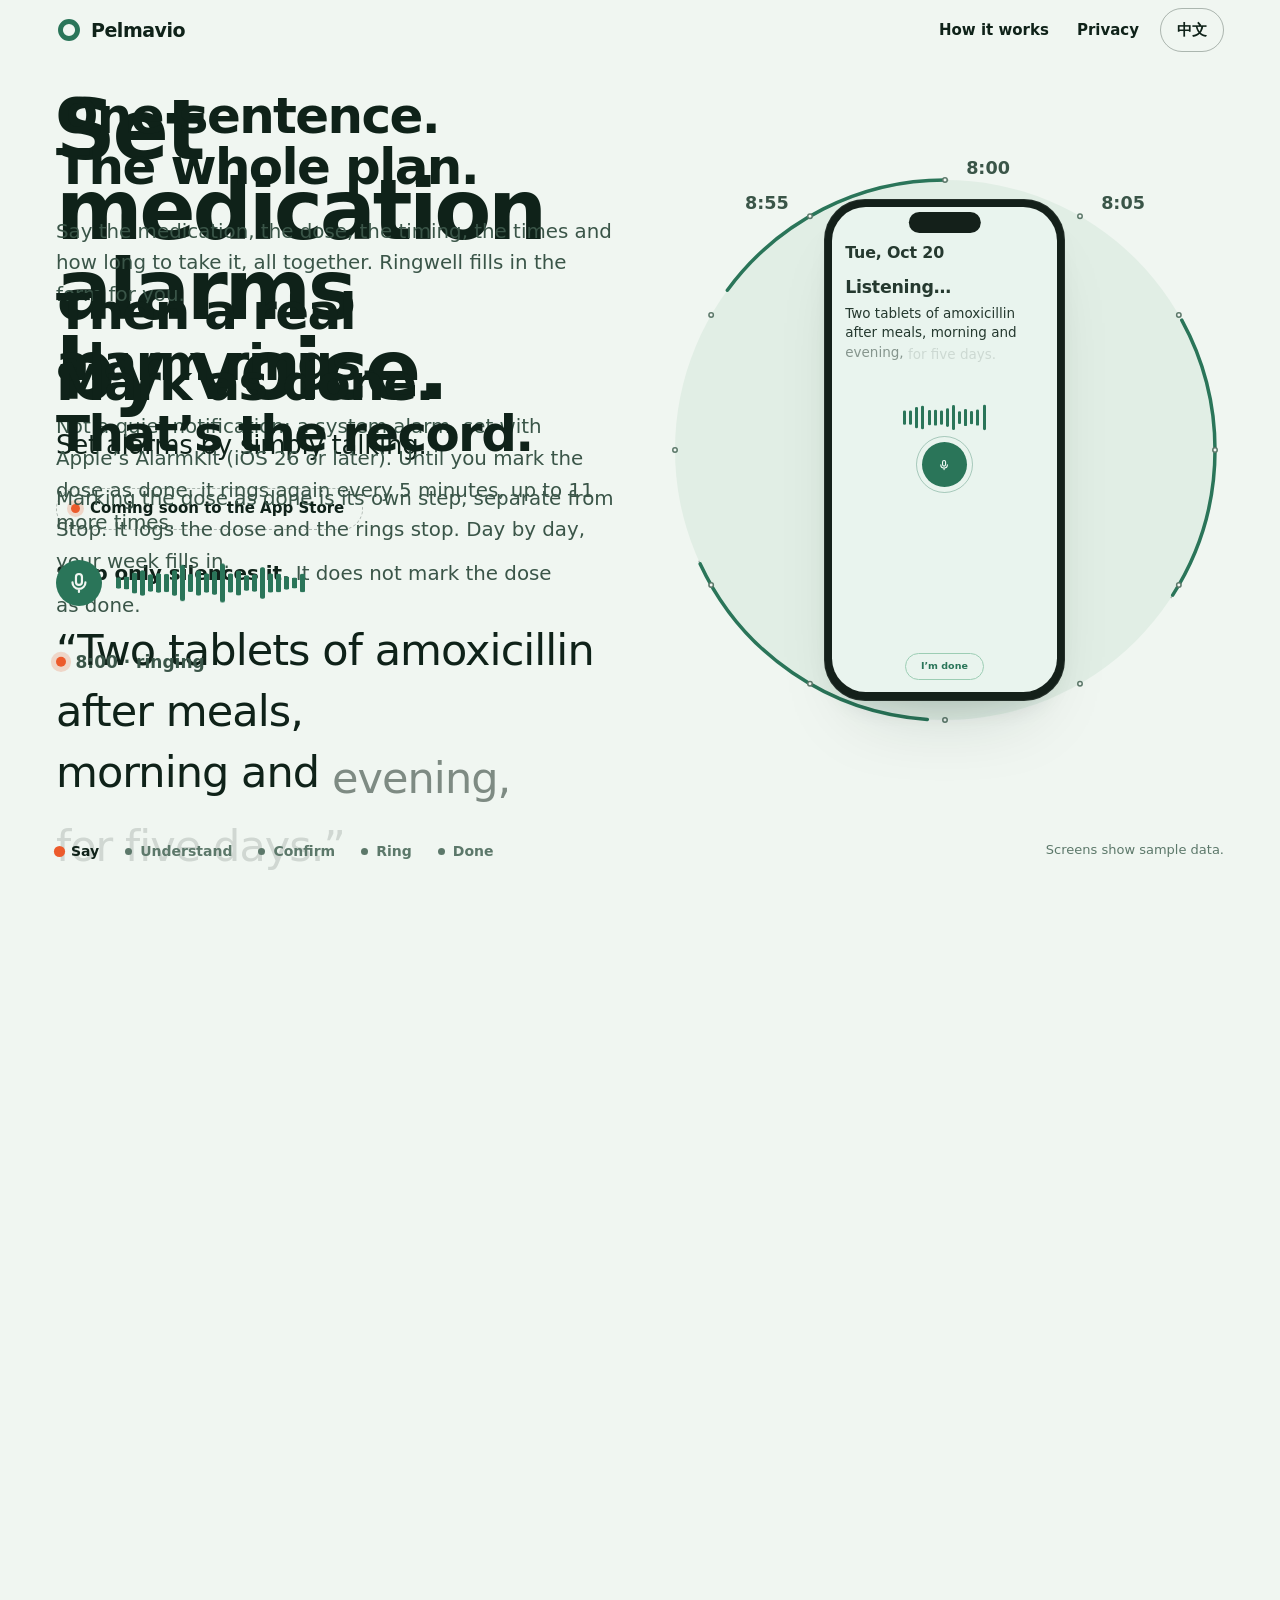
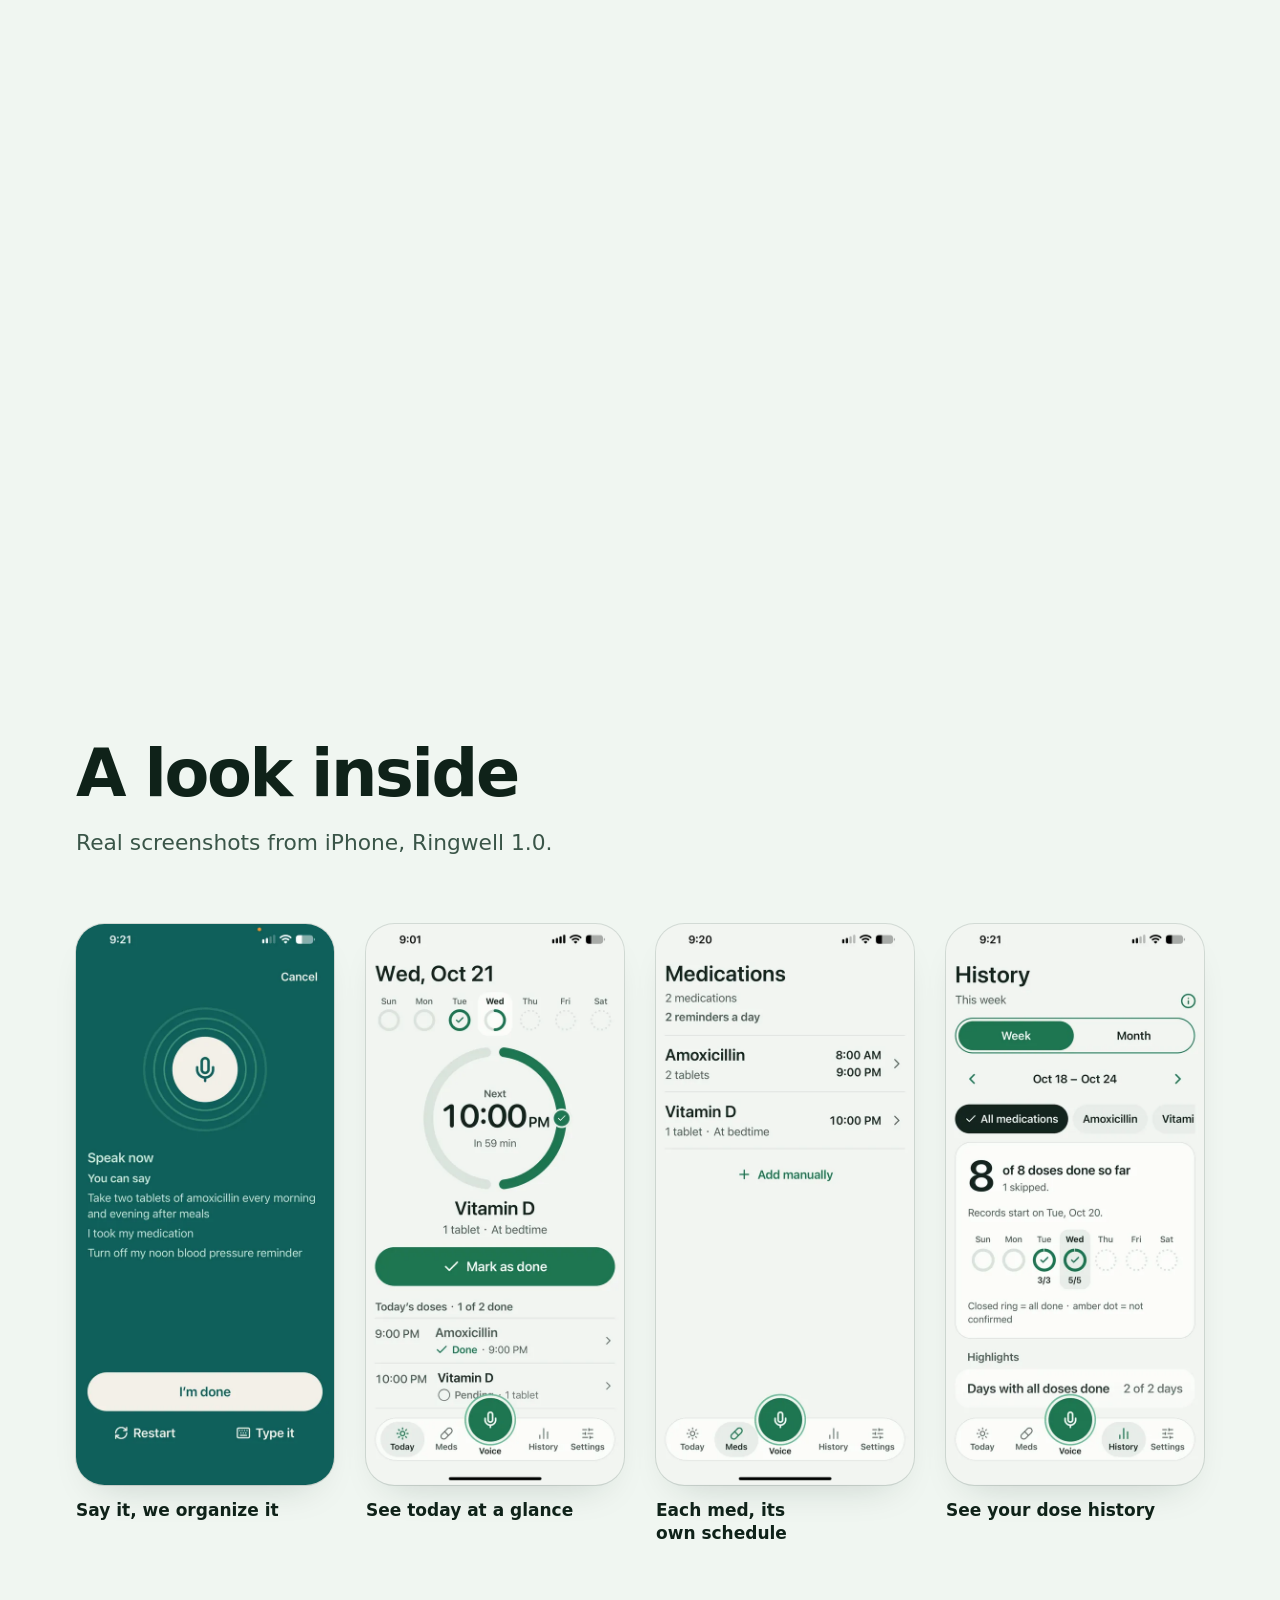
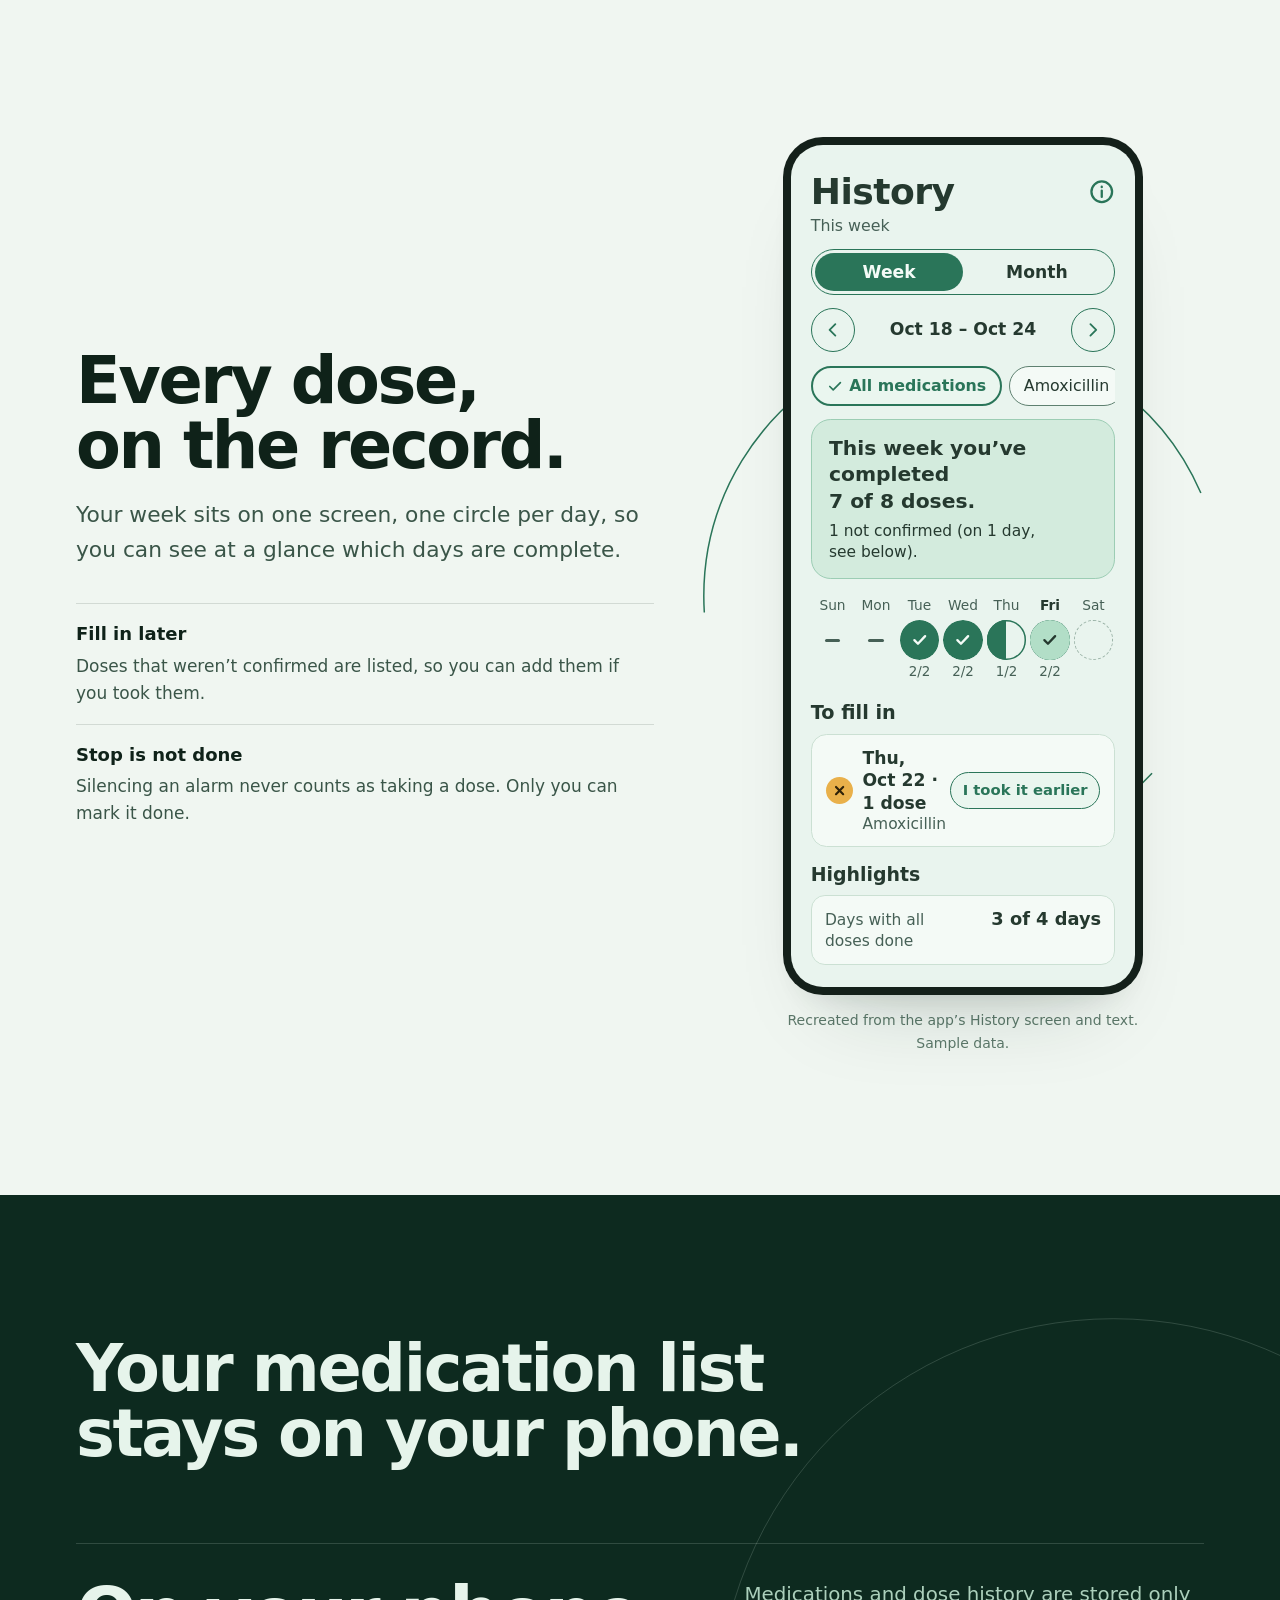
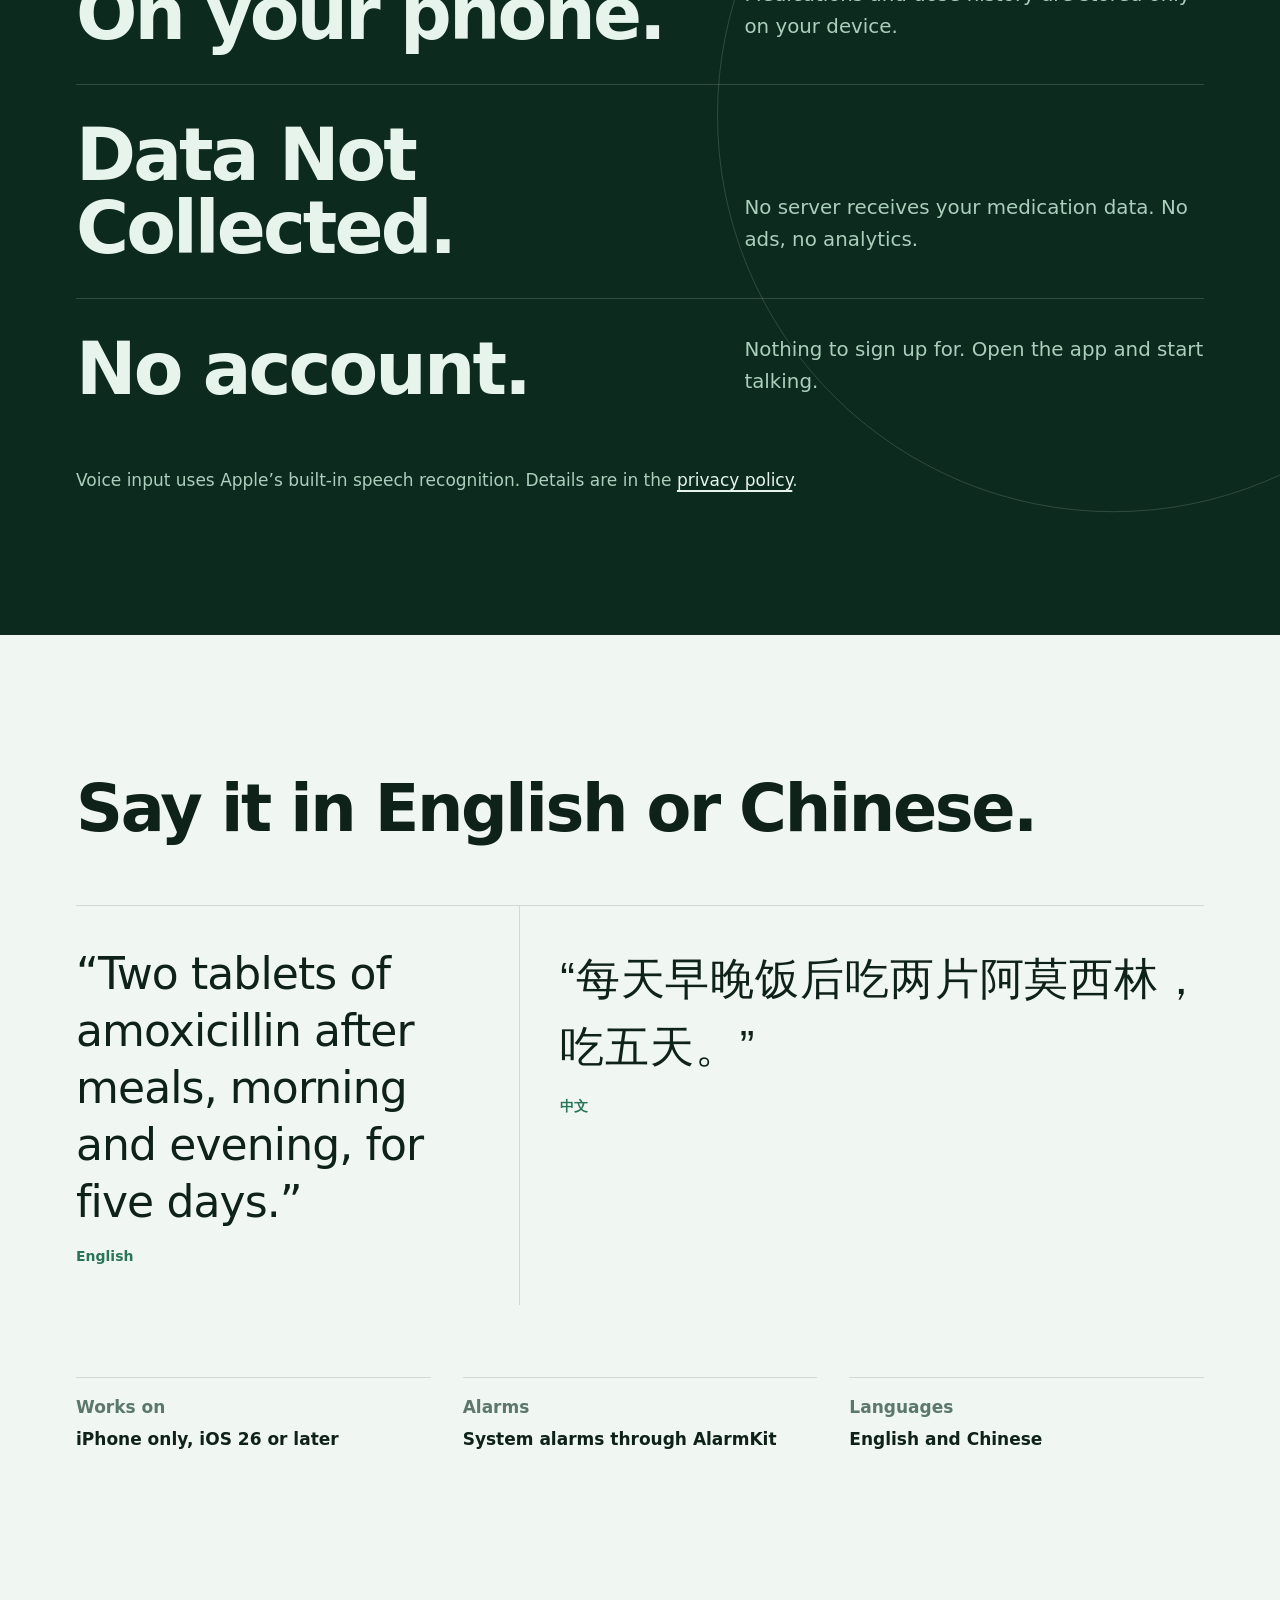
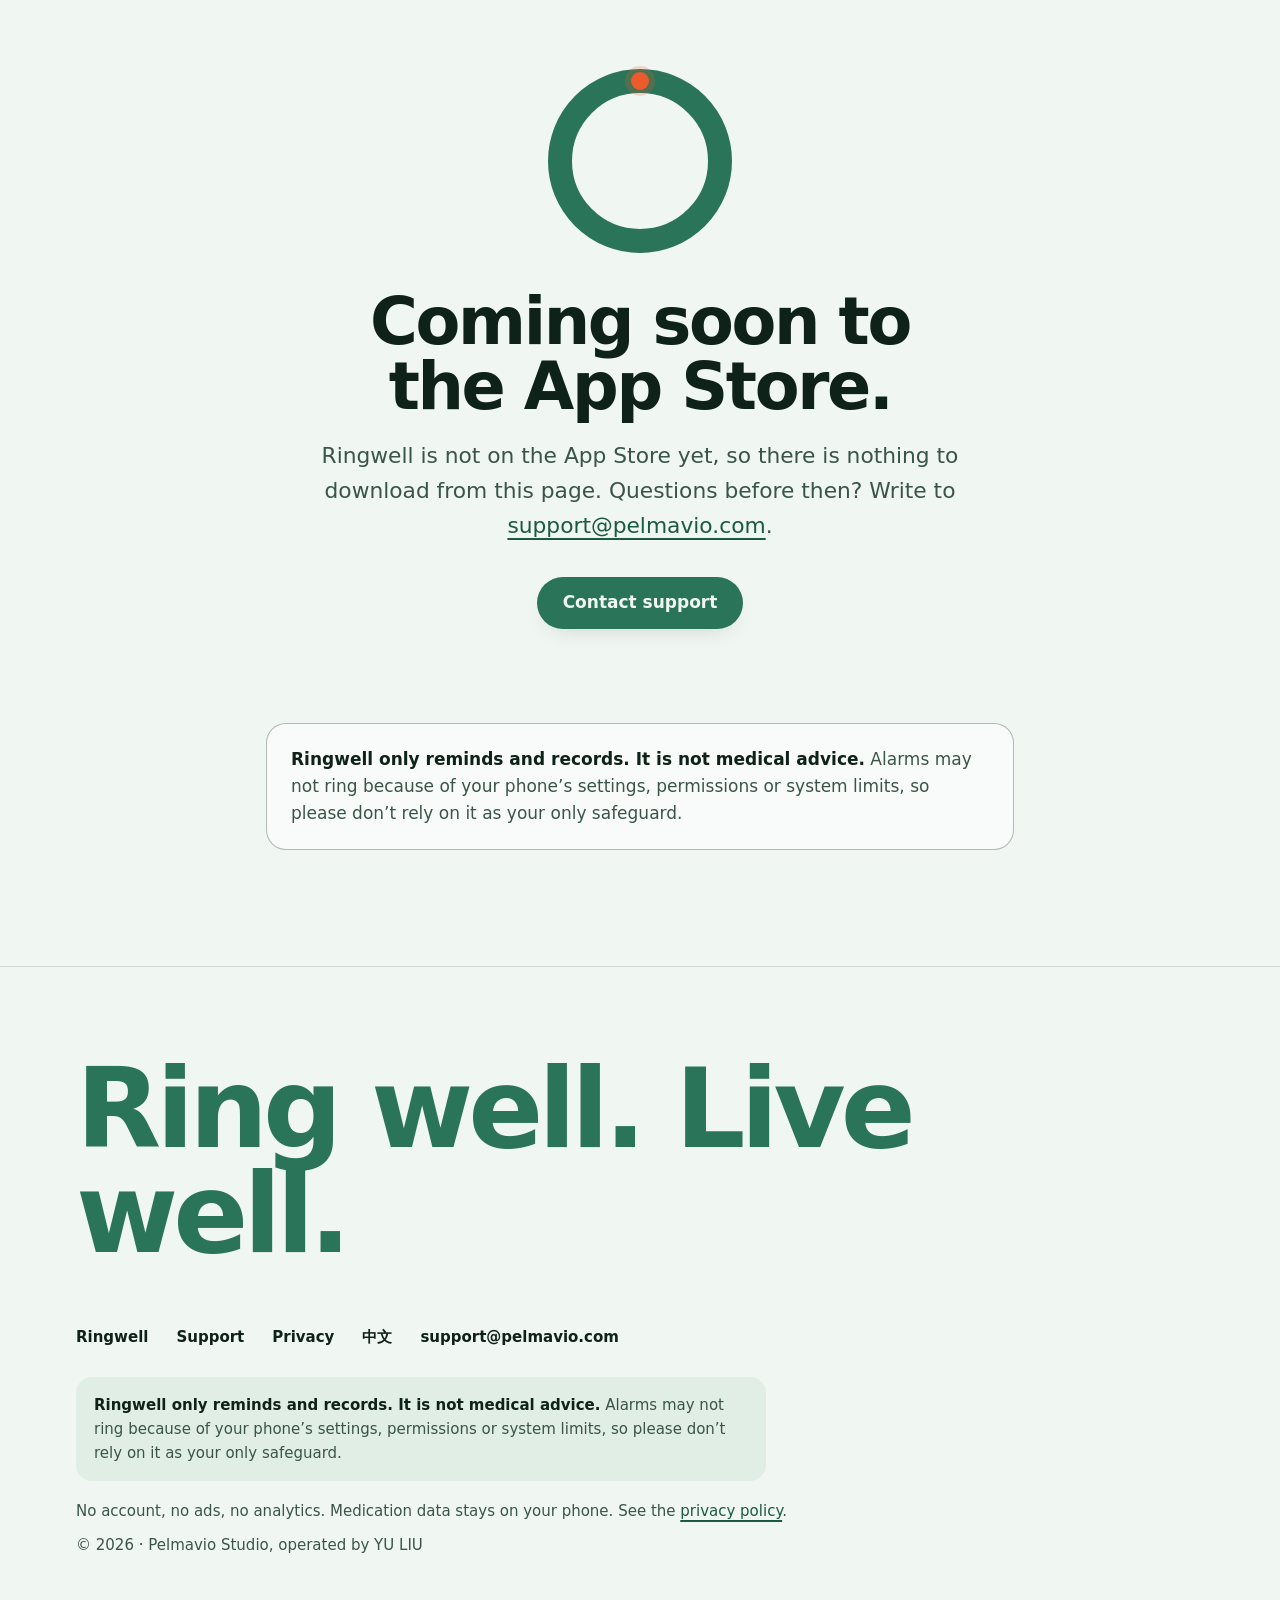
==== commit 10c52e25: "site v2: scroll-driven Ringwell demo with real iPhone screenshots, final privacy/support pages kept " ====
--- a/ringwell/index.html
+++ b/ringwell/index.html
@@ -3,15 +3,15 @@
 <head>
 <meta charset="utf-8">
 <meta name="viewport" content="width=device-width,initial-scale=1">
-<title>Ringwell · Set medication alarms by voice</title>
-<meta name="description" content="Ringwell by Pelmavio Studio: set medication alarms by voice. Coming soon to the App Store. Ring well. Live well.">
+<title>Ringwell: Medication Alarms</title>
+<meta name="description" content="Ringwell sets medication alarms by voice. Say a whole prescription in one sentence, hear it read back, confirm, and a real alarm rings. Your data stays on your phone.">
 <meta name="color-scheme" content="light dark">
 <meta name="theme-color" content="#F0F6F1" media="(prefers-color-scheme: light)">
 <meta name="theme-color" content="#09110D" media="(prefers-color-scheme: dark)">
 <meta property="og:type" content="website">
 <meta property="og:site_name" content="Pelmavio Studio">
-<meta property="og:title" content="Ringwell · Set medication alarms by voice">
-<meta property="og:description" content="Ringwell by Pelmavio Studio: set medication alarms by voice. Coming soon to the App Store. Ring well. Live well.">
+<meta property="og:title" content="Ringwell: Medication Alarms">
+<meta property="og:description" content="Ringwell sets medication alarms by voice. Say a whole prescription in one sentence, hear it read back, confirm, and a real alarm rings. Your data stays on your phone.">
 <meta property="og:url" content="https://pelmavio.com/ringwell/">
 <meta property="og:locale" content="en_US">
 <meta name="twitter:card" content="summary">
@@ -21,31 +21,204 @@
 <link rel="alternate" hreflang="zh-CN" href="https://pelmavio.com/ringwell/zh/">
 <link rel="alternate" hreflang="x-default" href="https://pelmavio.com/ringwell/">
 <link rel="stylesheet" href="../assets/style.css">
-<link rel="stylesheet" href="../assets/lite.css">
+<link rel="stylesheet" href="../assets/gallery.css">
+<script src="../assets/ringwell.js"></script>
 </head>
-<body>
+<body class="rw">
 <a class="skip" href="#main">Skip to content</a>
 <header class="top over"><div class="wrap">
 <a class="logo" href="../" aria-label="Pelmavio Studio"><svg viewBox="0 0 32 32" width="26" height="26" aria-hidden="true" focusable="false"><circle cx="16" cy="16" r="10.5"/></svg><span>Pelmavio</span></a>
-<nav aria-label="Main"><a class="hide-s" href="support/">Support</a><a class="hide-s" href="privacy/">Privacy</a><a class="lang" href="zh/" hreflang="zh-CN" lang="zh-CN">中文</a></nav>
+<nav aria-label="Main"><a class="hide-s" href="#story">How it works</a><a class="hide-s" href="#privacy">Privacy</a><a class="lang" href="../ringwell/zh/" hreflang="zh-CN" lang="zh-CN">中文</a></nav>
 </div></header>
 <main id="main">
-<section class="h-hero lite" aria-labelledby="home-h">
-<div class="h-ring" aria-hidden="true"><svg viewBox="0 0 100 100" focusable="false"><circle class="r2" cx="50" cy="50" r="46"/><circle class="r1" cx="50" cy="50" r="31"/><g><circle class="tick" style="--i:0" cx="50" cy="4" r="1.6"/><circle class="tick" style="--i:1" cx="73" cy="10.16" r="1.1"/><circle class="tick" style="--i:2" cx="89.84" cy="27" r="1.1"/><circle class="tick" style="--i:3" cx="96" cy="50" r="1.1"/><circle class="tick" style="--i:4" cx="89.84" cy="73" r="1.1"/><circle class="tick" style="--i:5" cx="73" cy="89.84" r="1.1"/><circle class="tick" style="--i:6" cx="50" cy="96" r="1.1"/><circle class="tick" style="--i:7" cx="27" cy="89.84" r="1.1"/><circle class="tick" style="--i:8" cx="10.16" cy="73" r="1.1"/><circle class="tick" style="--i:9" cx="4" cy="50" r="1.1"/><circle class="tick" style="--i:10" cx="10.16" cy="27" r="1.1"/><circle class="tick" style="--i:11" cx="27" cy="10.16" r="1.1"/></g></svg></div>
-<div class="wrap">
-<p class="name"><svg viewBox="0 0 32 32" aria-hidden="true" focusable="false"><circle cx="16" cy="16" r="10.5"/></svg>Ringwell</p>
-<h1 id="home-h"><span class="nb">Set medication</span> <span class="nb">alarms by voice</span></h1>
-<p class="lead">Set alarms by simply talking</p>
-<p class="acts"><span class="soon"><i></i>Coming soon to the App Store</span></p>
-<ul class="facts"><li>Say it, and get a real iOS alarm that re-rings if you haven&rsquo;t confirmed.</li><li>Every dose is recorded.</li><li>Your data is kept on your phone. No account.</li></ul>
+
+<section class="story" id="story" aria-labelledby="top-h">
+<div class="stage" data-act="0" data-screen="listen">
+<div class="caps">
+<div class="cap cap0">
+<h1 id="top-h">Set medication alarms by voice.</h1>
+<p class="sub">Set alarms by simply talking.</p>
+<p class="cap-soon"><span class="soon"><i></i>Coming soon to the App Store</span></p>
+</div>
+<div class="say">
+<p class="sr">Example sentence: &ldquo;Two tablets of amoxicillin after meals, morning and evening, for five days.&rdquo;</p>
+<div class="voice" aria-hidden="true"><span class="mic"><svg viewBox="0 0 24 24" focusable="false"><rect x="9" y="3" width="6" height="11" rx="3"/><path d="M5.5 11.5a6.5 6.5 0 0 0 13 0M12 18v3"/></svg></span><span class="wave"><i style="--h:.3"></i><i style="--h:.5"></i><i style="--h:.8"></i><i style="--h:.45"></i><i style="--h:.95"></i><i style="--h:.6"></i><i style="--h:.35"></i><i style="--h:.7"></i><i style="--h:1"></i><i style="--h:.55"></i><i style="--h:.4"></i><i style="--h:.75"></i><i style="--h:.5"></i><i style="--h:.9"></i><i style="--h:.65"></i><i style="--h:.3"></i><i style="--h:.55"></i><i style="--h:.85"></i><i style="--h:.4"></i><i style="--h:.6"></i><i style="--h:.3"></i><i style="--h:.45"></i><i style="--h:.2"></i><i style="--h:.3"></i></span></div>
+<p class="sentence" aria-hidden="true"><span class="nw"><span class="w q" style="--i:0">&ldquo;</span><span class="phr" data-f="dose" data-tag="Dose"><span class="w" style="--i:0">Two</span> <span class="w" style="--i:1">tablets</span></span></span> <span class="w" style="--i:2">of</span> <span class="phr" data-f="med" data-tag="Medication"><span class="w" style="--i:3">amoxicillin</span></span> <span class="nw"><span class="phr" data-f="timing" data-tag="Timing"><span class="w" style="--i:4">after</span> <span class="w" style="--i:5">meals</span></span><span class="w q" style="--i:5">,</span></span> <span class="nw"><span class="phr" data-f="time" data-tag="Time"><span class="w" style="--i:6">morning</span> <span class="w" style="--i:7">and</span> <span class="w" style="--i:8">evening</span></span><span class="w q" style="--i:8">,</span></span> <span class="nw"><span class="phr" data-f="course" data-tag="Duration"><span class="w" style="--i:9">for</span> <span class="w" style="--i:10">five</span> <span class="w" style="--i:11">days</span></span><span class="w q" style="--i:11">.&rdquo;</span></span></p>
+</div>
+<div class="cap cap1">
+<h2>One sentence. The whole plan.</h2>
+<p>Say the medication, the dose, the timing, the times and how long to take it, all together. Ringwell fills in the form for you.</p>
+</div>
+<div class="cap cap2">
+<h2>Hear it back. Then confirm.</h2>
+<p>Ringwell reads the plan back to you. Fix anything that is wrong. Nothing is saved until you confirm.</p>
+</div>
+<div class="cap cap3">
+<h2>Then a real alarm rings.</h2>
+<p>Not a quiet notification: a system alarm, set with Apple&rsquo;s AlarmKit (iOS 26 or later). Until you mark the dose as done, it rings again every 5 minutes, up to 11 more times.</p>
+<p class="stopnote"><strong>Stop only silences it.</strong> It does not mark the dose as done.</p>
+<ol class="chain" aria-hidden="true"><li></li><li></li><li></li><li></li><li></li><li></li><li></li><li></li><li></li><li></li><li></li><li></li></ol>
+<p class="status" aria-hidden="true"><span class="st1">8:00 &middot; ringing</span><span class="st2">Stopped. Not done yet.</span><span class="st3">8:05 &middot; ringing again, 2 of 12</span></p>
+</div>
+<div class="cap cap4">
+<h2>Mark as done. That&rsquo;s the record.</h2>
+<p>Marking the dose as done is its own step, separate from Stop. It logs the dose and the rings stop. Day by day, your week fills in.</p>
+</div>
+</div>
+
+<div class="device">
+<div class="dial" aria-hidden="true">
+<svg viewBox="0 0 100 100" focusable="false"><circle class="track" cx="50" cy="50" r="46" pathLength="1"/><circle class="close" cx="50" cy="50" r="46" pathLength="1"/>
+<g class="dots"><circle style="--i:0" cx="50" cy="4" r="1.9"/><circle style="--i:1" cx="73" cy="10.16" r="1.9"/><circle style="--i:2" cx="89.84" cy="27" r="1.9"/><circle style="--i:3" cx="96" cy="50" r="1.9"/><circle style="--i:4" cx="89.84" cy="73" r="1.9"/><circle style="--i:5" cx="73" cy="89.84" r="1.9"/><circle style="--i:6" cx="50" cy="96" r="1.9"/><circle style="--i:7" cx="27" cy="89.84" r="1.9"/><circle style="--i:8" cx="10.16" cy="73" r="1.9"/><circle style="--i:9" cx="4" cy="50" r="1.9"/><circle style="--i:10" cx="10.16" cy="27" r="1.9"/><circle style="--i:11" cx="27" cy="10.16" r="1.9"/></g>
+<g class="lbl"><text x="53.6" y="3">8:00</text><text x="76.6" y="9">8:05</text><text x="23.4" y="9" text-anchor="end">8:55</text></g></svg>
+<div class="ripples"><i></i><i></i><i></i></div>
+</div>
+<div class="phone" aria-hidden="true">
+<div class="scr s-listen">
+<div class="ui-pad">
+<p class="ui-date">Tue, Oct 20</p>
+<p class="ui-title">Listening&hellip;</p>
+<p class="ui-trans"><span class="w" style="--i:0">Two</span> <span class="w" style="--i:1">tablets</span> <span class="w" style="--i:2">of</span> <span class="w" style="--i:3">amoxicillin</span> <span class="w" style="--i:4">after</span> <span class="w" style="--i:5">meals,</span> <span class="w" style="--i:6">morning</span> <span class="w" style="--i:7">and</span> <span class="w" style="--i:8">evening,</span> <span class="w" style="--i:9">for</span> <span class="w" style="--i:10">five</span> <span class="w" style="--i:11">days.</span></p>
+<div class="ui-wave"><i></i><i></i><i></i><i></i><i></i><i></i><i></i><i></i><i></i><i></i><i></i><i></i><i></i><i></i></div>
+<span class="ui-mic"><svg viewBox="0 0 24 24" focusable="false"><rect x="9" y="3" width="6" height="11" rx="3"/><path d="M5.5 11.5a6.5 6.5 0 0 0 13 0M12 18v3"/></svg></span>
+<span class="ui-btn ui-ghost">I&rsquo;m done</span>
+</div>
+</div>
+<div class="scr s-confirm">
+<div class="ui-pad">
+<p class="ui-back"><svg viewBox="0 0 24 24" focusable="false"><path d="M15 5l-7 7 7 7"/></svg>Back</p>
+<p class="ui-title">Please confirm</p>
+<p class="ui-sub">You can fix anything that&rsquo;s wrong</p>
+<div class="ui-card ui-rb"><p class="ui-thinking">Understanding&hellip;</p><p class="ui-readback"><span style="--k:0">Every day at 8:00&nbsp;AM and 8:00&nbsp;PM,</span> <span style="--k:1">after meals:</span> <span style="--k:2">Amoxicillin, 2&nbsp;tablets,</span> <span style="--k:3">until Oct&nbsp;24.</span> <span style="--k:4">Is that right?</span></p><p class="ui-row2"><span class="ui-btn ui-soft"><svg viewBox="0 0 24 24" focusable="false"><rect x="5" y="5" width="14" height="14" rx="2"/></svg>Stop</span><span class="ui-btn ui-soft"><svg viewBox="0 0 24 24" focusable="false"><path d="M20 11a8 8 0 0 0-14.3-4.9M4 4v4h4M4 13a8 8 0 0 0 14.3 4.9M20 20v-4h-4"/></svg>Say again</span></p></div>
+<dl class="ui-fields"><div data-f="med"><dt>Medication</dt><dd>Amoxicillin</dd></div><div data-f="dose"><dt>Dose</dt><dd>2 tablets</dd></div><div data-f="timing"><dt>Timing</dt><dd>After meals</dd></div><div data-f="time"><dt>Time</dt><dd>8:00 AM, 8:00 PM</dd></div><div data-f="course"><dt>Duration</dt><dd>5 days, until Oct 24</dd></div></dl>
+<span class="ui-btn ui-solid ui-save"><svg viewBox="0 0 24 24" focusable="false"><path d="M5 12.5l4.5 4.5L19 7.5"/></svg>Yes, save</span>
+</div>
+<p class="ui-toast"><svg viewBox="0 0 24 24" focusable="false"><path d="M5 12.5l4.5 4.5L19 7.5"/></svg>Reminder set.</p>
+</div>
+<div class="scr s-alarm">
+<div class="ui-lock">
+<p class="ui-lockdate">Tuesday, October 20</p>
+<p class="ui-locktime"><span class="t1">8:00</span><span class="t2">8:05</span></p>
+<div class="ui-alert">
+<p class="ui-alert-h"><span class="ui-appicon"><svg viewBox="0 0 32 32" focusable="false"><circle cx="16" cy="16" r="8"/></svg></span><span class="n1">Amoxicillin</span><span class="n2">Amoxicillin &middot; 2 of 12</span></p>
+<span class="ui-stop"><svg viewBox="0 0 24 24" focusable="false"><circle cx="12" cy="12" r="9"/><rect x="9" y="9" width="6" height="6" rx="1"/></svg>Stop</span>
+</div>
+</div>
+</div>
+<div class="scr s-dose">
+<div class="ui-pad">
+<p class="ui-back"><svg viewBox="0 0 24 24" focusable="false"><path d="M15 5l-7 7 7 7"/></svg>Back</p>
+<p class="ui-title">Confirm</p>
+<p class="ui-warn"><svg viewBox="0 0 24 24" focusable="false"><path d="M12 4l9 16H3z"/><path d="M12 10v4M12 17v.5"/></svg>Stop on the alarm only silences it. It does not mark the dose as done.</p>
+<div class="ui-card ui-plain">
+<p class="ui-dose-h">8:00 AM &middot; Amoxicillin</p>
+<p class="ui-dose-s">2 tablets &middot; After meals</p>
+<p class="ui-state"><span class="pend"><i></i>Pending</span><span class="done"><i><svg viewBox="0 0 24 24" focusable="false"><path d="M6 12.5l4 4L18 8"/></svg></i>Done</span></p>
+<span class="ui-btn ui-solid ui-mark"><svg viewBox="0 0 24 24" focusable="false"><path d="M5 12.5l4.5 4.5L19 7.5"/></svg>Mark as done</span>
+<span class="ui-btn ui-line">Skip this dose</span>
+</div>
+</div>
+</div>
+<div class="scr s-week">
+<div class="ui-pad">
+<p class="ui-title ui-big">History</p>
+<p class="ui-sub">This week</p>
+<p class="ui-seg"><span class="on">Week</span><span>Month</span></p>
+<p class="ui-range">Oct 18 &ndash; Oct 24</p>
+<div class="ui-card ui-sum"><p>This week you&rsquo;ve completed all 10&nbsp;doses.</p></div>
+<ol class="ui-days"><li class="none"><b>Sun</b><i></i><small>&ndash;</small></li><li class="none"><b>Mon</b><i></i><small>&ndash;</small></li><li style="--d:1"><b>Tue</b><i><svg viewBox="0 0 24 24" focusable="false"><path d="M6 12.5l4 4L18 8"/></svg></i><small>2/2</small></li><li style="--d:2"><b>Wed</b><i><svg viewBox="0 0 24 24" focusable="false"><path d="M6 12.5l4 4L18 8"/></svg></i><small>2/2</small></li><li style="--d:3"><b>Thu</b><i><svg viewBox="0 0 24 24" focusable="false"><path d="M6 12.5l4 4L18 8"/></svg></i><small>2/2</small></li><li style="--d:4"><b>Fri</b><i><svg viewBox="0 0 24 24" focusable="false"><path d="M6 12.5l4 4L18 8"/></svg></i><small>2/2</small></li><li style="--d:5"><b>Sat</b><i><svg viewBox="0 0 24 24" focusable="false"><path d="M6 12.5l4 4L18 8"/></svg></i><small>2/2</small></li></ol>
+<p class="ui-hl-h">Highlights</p>
+<p class="ui-hl"><span>Days with all doses done</span><b>5 of 5 days</b></p>
+</div>
+</div>
+</div>
+</div>
+
+<a class="skipstory" href="#screens">Skip the story<svg viewBox="0 0 24 24" aria-hidden="true" focusable="false"><path d="M12 5v14M6 13l6 6 6-6"/></svg></a>
+<nav class="rail" aria-label="Story steps"><ol><li><a href="#story" data-go="0">Say</a></li><li><a href="#story" data-go="1">Understand</a></li><li><a href="#story" data-go="2">Confirm</a></li><li><a href="#story" data-go="3">Ring</a></li><li><a href="#story" data-go="4">Done</a></li></ol></nav>
+<p class="sample">Screens show sample data.</p>
+</div>
+</section>
+
+<section class="shots" id="screens" aria-labelledby="shots-h">
+<div class="wrap">
+<h2 id="shots-h">A look inside</h2>
+<p class="lead">Real screenshots from iPhone, Ringwell 1.0.</p>
+<ul class="shot-list" aria-label="Screenshots">
+<li><figure><picture><source type="image/webp" srcset="../assets/shots/rw-en-voice.webp"><img src="../assets/shots/rw-en-voice.png" width="540" height="1174" alt="Ringwell voice screen: a microphone button with example phrases, such as “I took my medication”, and buttons for I’m done, Restart and Type it." loading="lazy" decoding="async"></picture><figcaption>Say it, we organize it</figcaption></figure></li>
+<li><figure><picture><source type="image/webp" srcset="../assets/shots/rw-en-today.webp"><img src="../assets/shots/rw-en-today.png" width="540" height="1174" alt="Ringwell Today screen: a ring shows the next dose, Vitamin D at 10:00 PM, with a Mark as done button and today’s doses, 1 of 2 done." loading="lazy" decoding="async"></picture><figcaption>See today at a glance</figcaption></figure></li>
+<li><figure><picture><source type="image/webp" srcset="../assets/shots/rw-en-meds.webp"><img src="../assets/shots/rw-en-meds.png" width="540" height="1174" alt="Ringwell Medications screen: Amoxicillin, 2 tablets at 8:00 AM and 9:00 PM, and Vitamin D, 1 tablet at bedtime at 10:00 PM." loading="lazy" decoding="async"></picture><figcaption>Each med, its own schedule</figcaption></figure></li>
+<li><figure><picture><source type="image/webp" srcset="../assets/shots/rw-en-history.webp"><img src="../assets/shots/rw-en-history.png" width="540" height="1174" alt="Ringwell History screen for one week: 8 of 8 doses done so far, with a ring for each day." loading="lazy" decoding="async"></picture><figcaption>See your dose history</figcaption></figure></li>
+</ul>
+</div>
+</section>
+
+<section class="record" id="record" aria-labelledby="rec-h">
+<div class="wrap record-in">
+<div class="record-copy">
+<h2 id="rec-h">Every dose, on the record.</h2>
+<p class="lead">Your week sits on one screen, one circle per day, so you can see at a glance which days are complete.</p>
+<dl class="facts"><div><dt>Fill in later</dt><dd>Doses that weren&rsquo;t confirmed are listed, so you can add them if you took them.</dd></div><div><dt>Stop is not done</dt><dd>Silencing an alarm never counts as taking a dose. Only you can mark it done.</dd></div></dl>
+</div>
+<figure class="shot">
+<div class="shot-ring" aria-hidden="true"><svg viewBox="0 0 100 100" focusable="false"><circle cx="50" cy="50" r="48" pathLength="1"/></svg></div>
+<div class="frame"><div class="hist" role="img" aria-label="Ringwell History screen for this week: 7 of 8 doses completed. Tuesday, Wednesday and Friday are complete, Thursday has 1 of 2 done, and the missed Thursday dose is listed under To fill in.">
+<div class="ui-pad">
+<p class="ui-hd"><span class="ui-title ui-big">History</span><svg viewBox="0 0 24 24" focusable="false"><circle cx="12" cy="12" r="9"/><path d="M12 11v5.5M12 7.6v.4"/></svg></p>
+<p class="ui-sub">This week</p>
+<p class="ui-seg"><span class="on">Week</span><span>Month</span></p>
+<p class="ui-nav"><i><svg viewBox="0 0 24 24" focusable="false"><path d="M15 5l-7 7 7 7"/></svg></i><span>Oct 18 &ndash; Oct 24</span><i><svg viewBox="0 0 24 24" focusable="false"><path d="M9 5l7 7-7 7"/></svg></i></p>
+<p class="ui-chips"><span class="on"><svg viewBox="0 0 24 24" focusable="false"><path d="M5 12.5l4.5 4.5L19 7.5"/></svg>All medications</span><span>Amoxicillin</span></p>
+<div class="ui-card ui-sum2"><p class="b">This week you&rsquo;ve completed 7&nbsp;of&nbsp;8 doses.</p><p>1 not confirmed (on 1 day, see below).</p></div>
+<ol class="ui-week"><li class="none"><b>Sun</b><i></i><small>&nbsp;</small></li><li class="none"><b>Mon</b><i></i><small>&nbsp;</small></li><li class="ok" style="--d:0"><b>Tue</b><i><svg viewBox="0 0 24 24" focusable="false"><path d="M6 12.5l4 4L18 8"/></svg></i><small>2/2</small></li><li class="ok" style="--d:1"><b>Wed</b><i><svg viewBox="0 0 24 24" focusable="false"><path d="M6 12.5l4 4L18 8"/></svg></i><small>2/2</small></li><li class="half" style="--d:2"><b>Thu</b><i></i><small>1/2</small></li><li class="ok today" style="--d:3"><b>Fri</b><i><svg viewBox="0 0 24 24" focusable="false"><path d="M6 12.5l4 4L18 8"/></svg></i><small>2/2</small></li><li class="fut"><b>Sat</b><i></i><small>&nbsp;</small></li></ol>
+<p class="ui-rv-h">To fill in</p>
+<div class="ui-rv"><span class="ui-miss"><svg viewBox="0 0 24 24" focusable="false"><path d="M7 7l10 10M17 7L7 17"/></svg></span><span class="ui-rv-t">Thu, Oct 22&nbsp;&middot; 1&nbsp;dose<small>Amoxicillin</small></span><span class="ui-btn ui-soft">I took it earlier</span></div>
+<p class="ui-hl-h">Highlights</p>
+<p class="ui-hl"><span>Days with all doses done</span><b>3&nbsp;of&nbsp;4&nbsp;days</b></p>
+</div></div></div>
+<figcaption>Recreated from the app&rsquo;s History screen and text. Sample data.</figcaption>
+</figure>
+</div>
+</section>
+
+<section class="vault" id="privacy" aria-labelledby="priv-h">
+<div class="wrap">
+<h2 id="priv-h">Your medication list stays on your phone.</h2>
+<ul class="claims">
+<li><b>On your phone.</b><span>Medications and dose history are stored only on your device.</span></li>
+<li><b>Data Not Collected.</b><span>No server receives your medication data. No ads, no analytics.</span></li>
+<li><b>No account.</b><span>Nothing to sign up for. Open the app and start talking.</span></li>
+</ul>
+<p class="fine">Voice input uses Apple&rsquo;s built-in speech recognition. Details are in the <a href="../ringwell/privacy/">privacy policy</a>.</p>
+</div>
+</section>
+
+<section class="tongues" id="languages" aria-labelledby="lang-h">
+<div class="wrap">
+<h2 id="lang-h">Say it in English or Chinese.</h2>
+<div class="pair-say">
+<p lang="en"><span>&ldquo;Two tablets of amoxicillin after meals, morning and evening, for five days.&rdquo;</span><small>English</small></p>
+<p lang="zh-CN"><span>&ldquo;每天早晚饭后吃两片阿莫西林，吃五天。&rdquo;</span><small>中文</small></p>
+</div>
+<dl class="spec"><div><dt>Works on</dt><dd>iPhone only, iOS 26 or later</dd></div><div><dt>Alarms</dt><dd>System alarms through AlarmKit</dd></div><div><dt>Languages</dt><dd>English and Chinese</dd></div></dl>
+</div>
+</section>
+
+<section class="finale" id="soon" aria-labelledby="soon-h">
+<div class="wrap">
+<div class="bigring" aria-hidden="true"><svg viewBox="0 0 100 100" focusable="false"><circle cx="50" cy="50" r="40" pathLength="1"/></svg></div>
+<h2 id="soon-h">Coming soon to the App Store.</h2>
+<p class="lead">Ringwell is not on the App Store yet, so there is nothing to download from this page. Questions before then? Write to <a href="mailto:support@pelmavio.com">support@pelmavio.com</a>.</p>
+<p><a class="go" href="../ringwell/support/">Contact support</a></p>
+<div class="safety"><p><strong>Ringwell only reminds and records. It is not medical advice.</strong> Alarms may not ring because of your phone&rsquo;s settings, permissions or system limits, so please don&rsquo;t rely on it as your only safeguard.</p></div>
 </div>
 </section>
 </main>
 <footer><div class="wrap">
 <p class="tag" lang="en">Ring well. Live well.</p>
-<nav class="links" aria-label="Footer"><a href="privacy/">Privacy</a><a href="support/">Support</a><a href="zh/" hreflang="zh-CN" lang="zh-CN">中文</a><a href="mailto:support@pelmavio.com">support@pelmavio.com</a></nav>
+<nav class="links" aria-label="Footer"><a href="../ringwell/">Ringwell</a><a href="../ringwell/support/">Support</a><a href="../ringwell/privacy/">Privacy</a><a href="../ringwell/zh/" hreflang="zh-CN" lang="zh-CN">中文</a><a href="mailto:support@pelmavio.com">support@pelmavio.com</a></nav>
 <p class="disc"><strong>Ringwell only reminds and records. It is not medical advice.</strong> Alarms may not ring because of your phone&rsquo;s settings, permissions or system limits, so please don&rsquo;t rely on it as your only safeguard.</p>
-<p>No account, no ads, no analytics scripts or cookies on this site. Medication data is kept on your phone. See the <a href="privacy/">privacy policy</a>.</p>
+<p>No account, no ads, no analytics. Medication data stays on your phone. See the <a href="../ringwell/privacy/">privacy policy</a>.</p>
 <p>&copy; 2026 &middot; Pelmavio Studio, operated by YU LIU</p>
 </div></footer>
 </body>
--- a/assets/style.css
+++ b/assets/style.css
@@ -15,6 +15,7 @@
   --a-bg:#E9F4EE;--a-surface:#F4FAF6;--a-text:#25392F;--a-muted:#466056;--a-border:#CBE0D3;
   --a-primary:#2A7559;--a-on:#F4FBF7;--a-card:#DCF0E4;--a-card-b:#9CCDB4;--a-warn:#775110;
   --a-taken:#1F6F4C;--a-done:#B2DEC7;--a-soft:#EAF6EF;--a-bezel:#14201A;
+  --a-outline:#5E8070;--a-band:#D3EBDD;--a-miss:#E9B04A;--a-on-miss:#2F2208;
   --edge:clamp(16px,5vw,56px);
   --spring:linear(0,.063,.193,.35,.508,.651,.777,.869,.937,.983,1.013,1.029,1.036,1.036,1.032,1.027,1.021,1.016,1.011,1.007,1.004,1.002,1,.999,.999);
   --bounce:linear(0,.078,.241,.436,.626,.791,.918,1.007,1.061,1.087,1.092,1.084,1.068,1.05,1.032,1.017,1.006,.998,.994,.992,.992,.992,.994,.996,.997,.999,1,1,1.001);
@@ -40,6 +41,7 @@
   --a-bg:#141C18;--a-surface:#1B2520;--a-text:#C7D7CD;--a-muted:#98B0A3;--a-border:#2A3831;
   --a-primary:#8FD1B1;--a-on:#0E2119;--a-card:#223129;--a-card-b:#3C5649;--a-warn:#DDB26A;
   --a-taken:#7FCBA6;--a-done:#2D5742;--a-soft:#2A3B33;--a-bezel:#020504;
+  --a-outline:#6D8A7B;--a-band:#203629;--a-miss:#DDB26A;--a-on-miss:#1E1A0C;
 }}
 
 /* ---------- base ---------- */
@@ -102,7 +104,7 @@
 .cap .sub{font-size:clamp(1.1875rem,1rem + .8vw,1.625rem);color:var(--ink);margin:.55em 0 .8em;font-weight:500;letter-spacing:-.01em}
 .cap-soon{margin:0}
 .stopnote strong{color:var(--ink)}
-.status,.rail,.sample-live{display:none}
+.status,.rail{display:none}
 .chain{list-style:none;display:flex;gap:7px;padding:0;margin:4px 0 0;flex-wrap:wrap}
 .chain li{width:14px;height:14px;border-radius:50%;border:1.5px solid var(--ink-3)}
 .chain li:nth-child(-n+2){background:var(--signal);border-color:var(--signal)}
@@ -211,7 +213,7 @@
 .ui-hl{display:flex;justify-content:space-between;align-items:baseline;gap:.6em;margin-top:.45em!important;padding:.75em .85em;border-radius:.9em;background:var(--a-surface);border:1px solid var(--a-border);font-size:.9em;transition:opacity .4s .1s,translate .7s var(--spring) .1s}
 .ui-hl span{color:var(--a-muted)}
 .ui-hl b{font-size:1.15em;white-space:nowrap}
-.live .ui-sum,.live .ui-hl,.live .ui-hl-h{opacity:0;translate:0 .8em}
+.live .stage :is(.ui-sum,.ui-hl,.ui-hl-h){opacity:0;translate:0 .8em}
 .live [data-full] :is(.ui-sum,.ui-hl,.ui-hl-h){opacity:1;translate:0 0}
 
 /* dial (live only), ripples */
@@ -222,18 +224,28 @@
   .stage{grid-template-columns:minmax(0,1fr) minmax(0,1fr);column-gap:64px;align-items:start}
   .phone{grid-template-columns:repeat(2,minmax(0,1fr))}
 }
+/* static phones (D-143): caption, then its screen */
 @media (max-width:899px){
-  .phone{display:flex;gap:16px;overflow-x:auto;scroll-snap-type:x mandatory;padding:4px var(--edge) 18px;margin-inline:calc(var(--edge) * -1);scrollbar-width:thin}
-  .phone .scr{flex:0 0 min(64vw,250px);scroll-snap-align:center}
+  .stage{display:flex;flex-direction:column;gap:0}
+  .caps,.device,.phone{display:contents}
+  .cap0{order:1}.say{order:2;margin-top:28px}.s-listen{order:3}
+  .cap1{order:4}.cap2{order:5;margin-top:36px}.s-confirm{order:6}
+  .cap3{order:7}.s-alarm{order:8}
+  .cap4{order:9}.s-dose{order:10}.s-week{order:11}.sample{order:12;text-align:center}
+  .phone .scr{width:min(84vw,330px);align-self:center;aspect-ratio:auto;margin:28px 0 64px}
+  .scr .ui-pad{font-size:14px;font-size:5cqi;padding-bottom:1.6em}
+  .phone .s-alarm{aspect-ratio:1/1.62}
+  .phone .s-dose{margin-bottom:24px}
+  .phone .ui-trans{min-height:0}
 }
 
 /* ---------------- LIVE: pinned, scroll-scrubbed demonstration ---------------- */
 @media (prefers-reduced-motion:no-preference) and (min-height:520px){
-  .live .story{height:660svh;padding:0}
+  .live .story{height:600svh;padding:0}
   .live .stage{--say:0;--rb:0;--days:0;--lit:0;--p:0;position:sticky;top:0;height:100svh;max-width:none;padding:0;gap:0;overflow:hidden;align-items:stretch;
     --W:min(42svh,300px);--H:calc(var(--W) * 2.08)}
   .live .caps{display:grid;grid-template-rows:auto auto;align-content:center;gap:0;position:relative;z-index:4}
-  .live .cap{grid-area:1/1;opacity:0;transform:translateY(calc(var(--y,1) * 1.5rem));transition:opacity .45s ease,transform .8s var(--spring);pointer-events:none}
+  .live .cap{grid-area:1/1;margin-top:0;opacity:0;transform:translateY(calc(var(--y,1) * 1.5rem));transition:opacity .45s ease,transform .8s var(--spring);pointer-events:none}
   .live :is(.cap2,.cap3,.cap4){grid-row:1/3;align-self:center}
   .live .say{grid-area:2/1;margin-top:clamp(18px,3.4svh,36px);transition:opacity .45s ease,transform .8s var(--spring)}
   .live .phr{--g:0}
@@ -253,7 +265,8 @@
     box-shadow:0 0 0 1px rgba(255,255,255,.07) inset,0 40px 80px -40px var(--shadow),0 18px 36px -24px var(--shadow);z-index:2;
     transition:translate .9s var(--spring),scale .9s var(--spring)}
   .live .phone::after{content:"";position:absolute;z-index:3;left:50%;top:calc(var(--W) * .055);width:30%;height:calc(var(--W) * .085);translate:-50% 0;border-radius:99px;background:var(--a-bezel)}
-  .live .scr{position:absolute;inset:calc(var(--W) * .034);aspect-ratio:auto;border:0;border-radius:calc(var(--W) * .14);box-shadow:none;opacity:0;scale:.965;transition:opacity .4s ease,scale .7s var(--spring)}
+  .live .stage{display:grid}
+  .live .scr{position:absolute;inset:calc(var(--W) * .034);width:auto;margin:0;align-self:auto;aspect-ratio:auto;border:0;border-radius:calc(var(--W) * .14);box-shadow:none;opacity:0;scale:.965;transition:opacity .4s ease,scale .7s var(--spring)}
   .live .scr::before{display:none}
   .live [data-screen="listen"] .s-listen,.live [data-screen="confirm"] .s-confirm,.live [data-screen="alarm"] .s-alarm,.live [data-screen="dose"] .s-dose,.live [data-screen="week"] .s-week{opacity:1;scale:1}
   .live .s-confirm dd{opacity:0}
@@ -318,40 +331,69 @@
     .live .sample{right:var(--edge);bottom:clamp(26px,3svh + 12px,44px)}
     .live .device::before{content:"";position:absolute;left:50%;top:50%;width:calc(var(--D) * .92);aspect-ratio:1;translate:-50% -50%;border-radius:50%;background:var(--paper-2);z-index:0}
   }
+  /* phones (D-143): big phone in a window under the caption; ringwell.js sets --wt --cy --cs --D --dt (see README) */
   @media (max-width:899px){
-    .live .stage{grid-template-rows:auto minmax(0,1fr);--W:min(60vw,250px,34svh);--H:calc(var(--W) * 2.08);--D:calc(var(--W) * 1.567)}
-    .live .caps{padding:64px var(--edge) 0;align-content:start}
-    .live .cap h1{font-size:min(10.4vw,6.4svh)}
-    :lang(zh).live .cap h1,.live :lang(zh) .cap h1{font-size:min(9.6vw,5.8svh)}
+    .live .story{height:560svh}
+    .live .stage{grid-template-rows:auto;--W:min(92vw,360px);--H:calc(var(--W) * 2.08)}
+    .live .caps{padding:60px var(--edge) 0;align-content:start}
+    .live .caps::before{content:"";position:absolute;z-index:-1;left:0;right:0;top:0;height:100svh;background:linear-gradient(var(--paper) calc(100% - 22px),transparent);translate:0 calc(var(--wt,40svh) + 6px - 100svh);transition:translate .8s var(--spring);pointer-events:none}
+    .live .stage::after{content:"";position:absolute;z-index:7;left:0;right:0;bottom:0;height:calc(84px + env(safe-area-inset-bottom));background:linear-gradient(transparent,var(--paper) 30px);pointer-events:none}
+    .live .cap h1{font-size:min(10.4vw,6.2svh)}
+    :lang(zh).live .cap h1,.live :lang(zh) .cap h1{font-size:min(9.4vw,5.6svh)}
     .live .cap .sub{font-size:min(5vw,2.9svh);margin:.4em 0 0}
     .live .cap-soon{display:none}
-    .live .cap h2{font-size:min(7.8vw,4.6svh)}
-    .live .cap p{font-size:min(4.2vw,2.5svh);margin-bottom:.6em}
-    .live .say{margin-top:min(3svh,22px)}
-    .live .voice{margin-bottom:6px}
-    .live .mic{width:36px;height:36px}
-    .live .wave{height:28px}
-    .live .sentence{font-size:min(5.9vw,3.5svh);line-height:1.66}
-    .live .device{place-items:start center;padding-top:min(3svh,20px);-webkit-mask-image:linear-gradient(#000 82%,transparent);mask-image:linear-gradient(#000 82%,transparent)}
-    .live .phone{transform-origin:50% 0}
-    .live .device{translate:0 calc(-1 * var(--lift,0px));transition:translate .9s var(--spring)}
+    .live .cap h2{font-size:min(7.4vw,4.4svh)}
+    .live .cap p{font-size:min(4.2vw,2.5svh);margin-bottom:.5em;line-height:1.5}
+    .live :is(.cap2,.cap3,.cap4){align-self:start}
+    /* Ring: the stop note replaces the paragraph when Stop is pressed */
+    .live .cap3{display:grid;grid-template-areas:"h" "b" "s"}
+    .live .cap3>h2{grid-area:h}
+    .live .cap3>p:first-of-type,.live .cap3>.stopnote{grid-area:b;transition:opacity .35s,translate .6s var(--spring)}
+    .live .cap3>.stopnote{opacity:0;translate:0 .5em;font-size:min(4.8vw,2.8svh)}
+    .live [data-stopped] .cap3>p:first-of-type{opacity:0;translate:0 -.5em}
+    .live [data-stopped] .cap3>.stopnote{opacity:1;translate:0 0}
+    .live .cap3>.status{grid-area:s;margin-top:.2em}
+    .live .say{margin-top:min(2.4svh,18px)}
+    .live .voice{margin-bottom:4px}
+    .live .mic{width:34px;height:34px}
+    .live .wave{height:26px}
+    .live .sentence{font-size:min(5.7vw,3.3svh);line-height:1.62}
+    .live .device{position:absolute;inset:0;display:block}
+    .live .phone{position:absolute;left:50%;top:0;margin-left:calc(var(--W) / -2);transform-origin:50% 0;translate:0 var(--cy,44svh);scale:var(--cs,1);transition:none}
+    .live .ready .phone{transition:translate .85s var(--spring),scale .85s var(--spring)}
+    .live :is(.ui-pad,.ui-lock){font-size:5.3cqi}
+    .live .ui-toast{font-size:4.9cqi}
     .live .s-confirm :is(.ui-sub,.ui-back){display:none}
-    .live .s-confirm .ui-title{margin-bottom:.2em}
-    .live :is([data-act="0"],[data-act="1"]) :is(.ui-readback,.ui-row2){display:none}
+    .live .s-confirm .ui-title{margin-bottom:.1em}
     .live .ui-save{margin-top:.8em}
-    .live .scr>.ui-toast{display:none}
-    .live .dial{top:min(3svh,20px);translate:-50% 0;opacity:0;scale:.9;transition:opacity .5s,scale .9s var(--spring)}
+    .live .ui-days b{font-size:.94em}
+    .live .ui-days small{font-size:.9em}
+    .live .ui-fields dt{font-size:.86em}
+    /* lock screen: alert under the clock */
+    .live .ui-lock{padding-top:2.8em}
+    .live .ui-locktime{font-size:4.8em}
+    .live .ui-alert{position:relative;left:auto;right:auto;bottom:auto;margin:.9em -.2em 0}
+    .live .dial{left:50%;top:0;width:var(--D,90vw);translate:-50% var(--dt,30svh);transform-origin:50% 0;opacity:0;scale:.92}
+    .live .ready .dial{transition:opacity .5s,scale .9s var(--spring),translate .85s var(--spring)}
     .live :is([data-act="3"],[data-act="4"]) .dial{opacity:1;scale:1}
-    .live :is([data-act="3"],[data-act="4"]) .phone{scale:var(--s,.597);translate:0 var(--dy,calc(var(--W) * .1567))}
-    .live :is(.cap2,.cap3,.cap4){align-self:start}
-    .live :is([data-act="3"],[data-act="4"]) .device{-webkit-mask-image:none;mask-image:none}
+    .live [data-screen="week"] .dial{opacity:0}
+    .live .lbl{font-size:4.6px}
+    .live .ripples i{width:80%}
     .live .rail{left:50%;translate:-50% 0;bottom:max(10px,env(safe-area-inset-bottom));background:var(--glass);-webkit-backdrop-filter:blur(18px) saturate(1.6);backdrop-filter:blur(18px) saturate(1.6);border-radius:999px;padding:2px;box-shadow:0 8px 24px -14px var(--shadow),inset 0 0 0 1px var(--line)}
     .live .rail a{padding:0 9px;font-size:0;gap:0;min-width:36px;justify-content:center}
     .live .rail a::before{width:8px;height:8px}
     .live .rail a[aria-current="step"]{font-size:.8125rem;gap:7px;padding:0 12px}
     .live .sample{display:none}
   }
-}
+  /* skip link: after beat 0, or on focus */
+  .live .skipstory{display:inline-flex;position:absolute;z-index:9;top:12px;right:var(--edge);opacity:0;pointer-events:none;translate:0 -6px;transition:opacity .3s,translate .5s var(--spring),background-color .2s}
+  .live .stage:not([data-act="0"]) .skipstory{opacity:1;pointer-events:auto;translate:0 0}
+  .live .skipstory:focus{opacity:1;pointer-events:auto;translate:0 0}
+  .live [data-act="0"] .skipstory:focus{translate:0 calc(100svh - 184px)}
+}
+.skipstory{display:none;align-items:center;gap:6px;min-height:44px;padding:0 14px 0 16px;border-radius:999px;font-size:.875rem;font-weight:600;color:var(--ink);text-decoration:none;background:var(--glass);-webkit-backdrop-filter:blur(14px);backdrop-filter:blur(14px);box-shadow:inset 0 0 0 1px var(--line-2)}
+.skipstory:hover{background:var(--line)}
+.skipstory svg{width:16px;height:16px;fill:none;stroke:currentColor;stroke-width:2.2;stroke-linecap:round;stroke-linejoin:round}
 
 @keyframes ripple{0%{transform:scale(.6);opacity:0}12%{opacity:.85}100%{transform:scale(1.32);opacity:0}}
 @keyframes buzz{0%,100%{rotate:0deg}8%{rotate:-1.6deg}16%{rotate:1.6deg}24%{rotate:-1.1deg}32%{rotate:.8deg}40%{rotate:0deg}}
@@ -368,14 +410,62 @@
 .facts div{padding:16px 0;border-top:1px solid var(--line)}
 .facts dt{font-weight:700;font-family:var(--display);font-size:1.125rem}
 .facts dd{margin:4px 0 0;color:var(--ink-2)}
-.shot{position:relative;margin:0;justify-self:center;width:min(78vw,330px);isolation:isolate}
+.shot{position:relative;margin:0;justify-self:center;width:min(88vw,360px);isolation:isolate}
 .shot .frame{position:relative;border-radius:40px;padding:8px;background:var(--a-bezel);box-shadow:0 50px 90px -50px var(--shadow),0 20px 40px -28px var(--shadow)}
-.shot img{border-radius:32px;width:100%}
 .shot-ring{position:absolute;left:50%;top:50%;width:150%;aspect-ratio:1;translate:-50% -50%;z-index:-1}
 .shot-ring svg{width:100%;height:100%;display:block}
 .shot-ring circle{fill:none;stroke:var(--green);stroke-width:1.5;vector-effect:non-scaling-stroke;stroke-dasharray:1;stroke-dashoffset:0;transform:rotate(-90deg);transform-origin:50% 50%}
 .shot figcaption{margin-top:14px;text-align:center;font-size:.875rem;color:var(--ink-3)}
+/* History, recreated live (D-143); .seen fills the week */
+.hist{container-type:inline-size;background:var(--a-bg);color:var(--a-text);border-radius:32px;overflow:hidden;font-family:var(--sans)}
+.hist .ui-pad{padding:1.5em 1.15em 1.3em;font-size:14px;font-size:5cqi;height:auto}
+.hist .ui-hd{display:flex;align-items:center;justify-content:space-between}
+.hist .ui-hd svg{width:1.6em;height:1.6em;color:var(--a-primary);stroke-width:2}
+.hist .ui-seg{margin-top:.75em!important}
+.ui-nav{display:flex;align-items:center;justify-content:space-between;margin:.7em 0 .1em!important;font-weight:600}
+.ui-nav i{width:2.6em;height:2.6em;border-radius:50%;border:1.5px solid var(--a-primary);display:grid;place-items:center;color:var(--a-primary)}
+.ui-chips{display:flex;gap:.45em;margin-top:.7em!important;white-space:nowrap;overflow:hidden}
+.ui-chips span{display:inline-flex;align-items:center;gap:.3em;padding:.45em .85em;border-radius:99em;border:1.5px solid var(--a-outline);background:var(--a-surface);font-size:.92em}
+.ui-chips .on{border:2px solid var(--a-primary);background:var(--a-soft);color:var(--a-primary);font-weight:700}
+.ui-sum2{background:var(--a-band);border:1.5px solid var(--a-card-b);margin:.8em 0 .5em;padding:.85em 1em}
+.ui-sum2 p{font-size:.9em;color:var(--a-text)}
+.ui-sum2 .b{font-size:1.18em;font-weight:600;line-height:1.3;margin-bottom:.35em!important}
+.ui-week{list-style:none;padding:0;margin:.5em 0 .3em;display:grid;grid-template-columns:repeat(7,minmax(0,1fr));text-align:center}
+.ui-week li{--on:1}
+.ui-week b{display:block;font-size:.8em;font-weight:500;color:var(--a-muted);white-space:nowrap}
+.ui-week .today b{font-weight:700;color:var(--a-text)}
+.ui-week i{position:relative;isolation:isolate;display:grid;place-items:center;width:2.3em;height:2.3em;margin:.35em auto .2em;border-radius:50%;overflow:hidden}
+.ui-week i::before{content:"";position:absolute;inset:0;z-index:-1;border-radius:50%}
+.ui-week svg{width:1.25em;height:1.25em;fill:none;stroke:currentColor;stroke-width:2.6;stroke-linecap:round;stroke-linejoin:round;opacity:var(--on)}
+.ui-week .ok i{color:var(--a-on)}
+.ui-week .ok i::before{background:var(--a-primary);scale:var(--on)}
+.ui-week .today i{color:var(--a-text);box-shadow:inset 0 0 0 3px var(--a-primary)}
+.ui-week .today i::before{background:var(--a-done)}
+.ui-week .half i{box-shadow:inset 0 0 0 1.5px var(--a-primary)}
+.ui-week .half i::before{right:50%;border-radius:0;background:var(--a-primary);scale:var(--on) 1;transform-origin:left center}
+.ui-week .fut i{border:1.5px dashed var(--a-outline);opacity:.55}
+.ui-week .none i::before{inset:auto;width:.9em;height:3px;border-radius:2px;background:var(--a-muted)}
+.ui-week small{display:block;font-size:.78em;color:var(--a-muted);opacity:var(--on)}
+.ui-rv-h{font-weight:700;font-size:1.12em;margin-top:.7em!important}
+.ui-rv{display:flex;align-items:center;gap:.55em;margin-top:.45em;padding:.7em .8em;border-radius:.9em;background:var(--a-surface);border:1px solid var(--a-border)}
+.ui-miss{width:1.6em;height:1.6em;flex:none;border-radius:50%;background:var(--a-miss);color:var(--a-on-miss);display:grid;place-items:center}
+.ui-miss svg{width:1em;height:1em;stroke-width:3}
+.ui-rv-t{flex:1;min-width:0;font-weight:600;line-height:1.3}
+.ui-rv-t small{display:block;font-weight:400;color:var(--a-muted);font-size:.9em}
+.ui-rv .ui-btn{border:1.5px solid var(--a-primary);font-size:.86em;padding:.5em .8em}
+.hist .ui-hl-h{margin-top:.8em!important}
+@media (prefers-reduced-motion:no-preference){
+  .live .ui-week :is(.ok,.half) i::before{transition:scale .7s var(--bounce) calc(var(--d) * 140ms + 150ms)}
+  .live .ui-week :is(svg,small){transition:opacity .4s calc(var(--d,0) * 140ms + 350ms)}
+  .live .ui-week .today i{transition:box-shadow .5s calc(var(--d) * 140ms + 150ms)}
+  .live .record:not(.seen) .ui-week :is(.ok,.half){--on:0}
+  .live .record:not(.seen) .ui-week .today i{box-shadow:inset 0 0 0 1.5px var(--a-outline)}
+  .live .ui-rv{transition:opacity .5s .85s,translate .7s var(--spring) .85s}
+  .live .record:not(.seen) .ui-rv{opacity:0;translate:0 .6em}
+}
 @media (min-width:900px){.record-in{grid-template-columns:minmax(0,1.1fr) minmax(0,.9fr)}}
+/* phones: History screen before the facts */
+@media (max-width:899px){.record-in{gap:0}.record-copy{display:contents}.record h2{order:1}.record .lead{order:2}.record .shot{order:3;margin-top:clamp(40px,10vw,56px)}.record .facts{order:4;margin-top:clamp(40px,10vw,56px)}}
 
 /* ---------- privacy vault: the one dark inversion ---------- */
 .vault{position:relative;overflow:hidden;background:var(--forest);color:var(--forest-ink);padding:clamp(80px,11vw,168px) 0}
@@ -490,6 +580,8 @@
 .doc-main .lead{font-size:1.1875rem;padding:16px 18px;border-radius:16px;background:var(--paper-2);margin:0 0 8px;max-width:none;color:var(--ink)}
 .doc-main ul{padding-left:1.3em}
 .doc-main li{margin-bottom:.4em}
+.doc-main .note{padding:14px 16px;border-radius:14px;background:#F5E7B4;color:#2E2508;font-size:.9375rem}
+.doc-main .ph{background:#F5E7B4;color:#2E2508;padding:0 .3em;border-radius:4px}
 .doc-main .card{padding:18px 20px;border-radius:18px;background:var(--sheet);border:1px solid var(--line-2)}
 .doc-main details{border-bottom:1px solid var(--line)}
 .doc-main summary{cursor:pointer;display:flex;align-items:center;justify-content:space-between;gap:16px;min-height:60px;padding:14px 0;font-weight:700;font-family:var(--display);font-size:1.0625rem;list-style:none;border-radius:8px}
@@ -559,3 +651,5 @@
 @media (max-width:899px){:lang(zh).live .sentence,.live :lang(zh) .sentence{line-height:1.95}}
 :lang(zh) :is(h1,h2,h3,.say-q,.statement,.claims b),.pair-say p:lang(zh) span{word-break:keep-all}
 :lang(zh) .h-hero .nb{display:inline}
+/* zh phones: each phrase fits a line, so no line starts with punctuation */
+@media (max-width:520px){:lang(zh) .h-hero h1{font-size:8.4vw}:lang(zh) :is(.record,.vault,.tongues,.finale,.feature,.about) h2{font-size:min(2.125rem,8.6vw)}}
--- a/assets/gallery.css
+++ b/assets/gallery.css
@@ -0,0 +1,11 @@
+/* Real iPhone screenshots of Ringwell 1.0 ("A look inside"), Ringwell pages only. Static, no script. */
+.shots{padding:clamp(72px,11vw,160px) 0 clamp(24px,4vw,56px)}
+.shots h2{font-size:clamp(2.125rem,1.2rem + 3.6vw,4.5rem);line-height:1;letter-spacing:-.036em}
+:lang(zh) .shots h2{line-height:1.18}
+.shot-list{list-style:none;margin:clamp(36px,5vw,64px) 0 0;padding:0;display:grid;grid-template-columns:repeat(2,minmax(0,1fr));gap:clamp(28px,4vw,44px) clamp(14px,3vw,32px)}
+@media (min-width:760px){.shot-list{grid-template-columns:repeat(4,minmax(0,1fr))}}
+.shot-list figure{margin:0;max-width:270px}
+.shot-list picture{display:block}
+.shot-list img{display:block;width:100%;height:auto;border-radius:11%/5%;background:var(--paper-2);box-shadow:0 0 0 1px var(--line),0 18px 40px -22px var(--shadow)}
+.shot-list figcaption{margin-top:14px;font:600 clamp(.9375rem,.88rem + .25vw,1.0625rem)/1.35 var(--display);color:var(--ink);text-wrap:balance}
+@media (prefers-color-scheme:dark){.shot-list img{box-shadow:0 0 0 1px var(--line-2),0 18px 40px -22px var(--shadow)}}
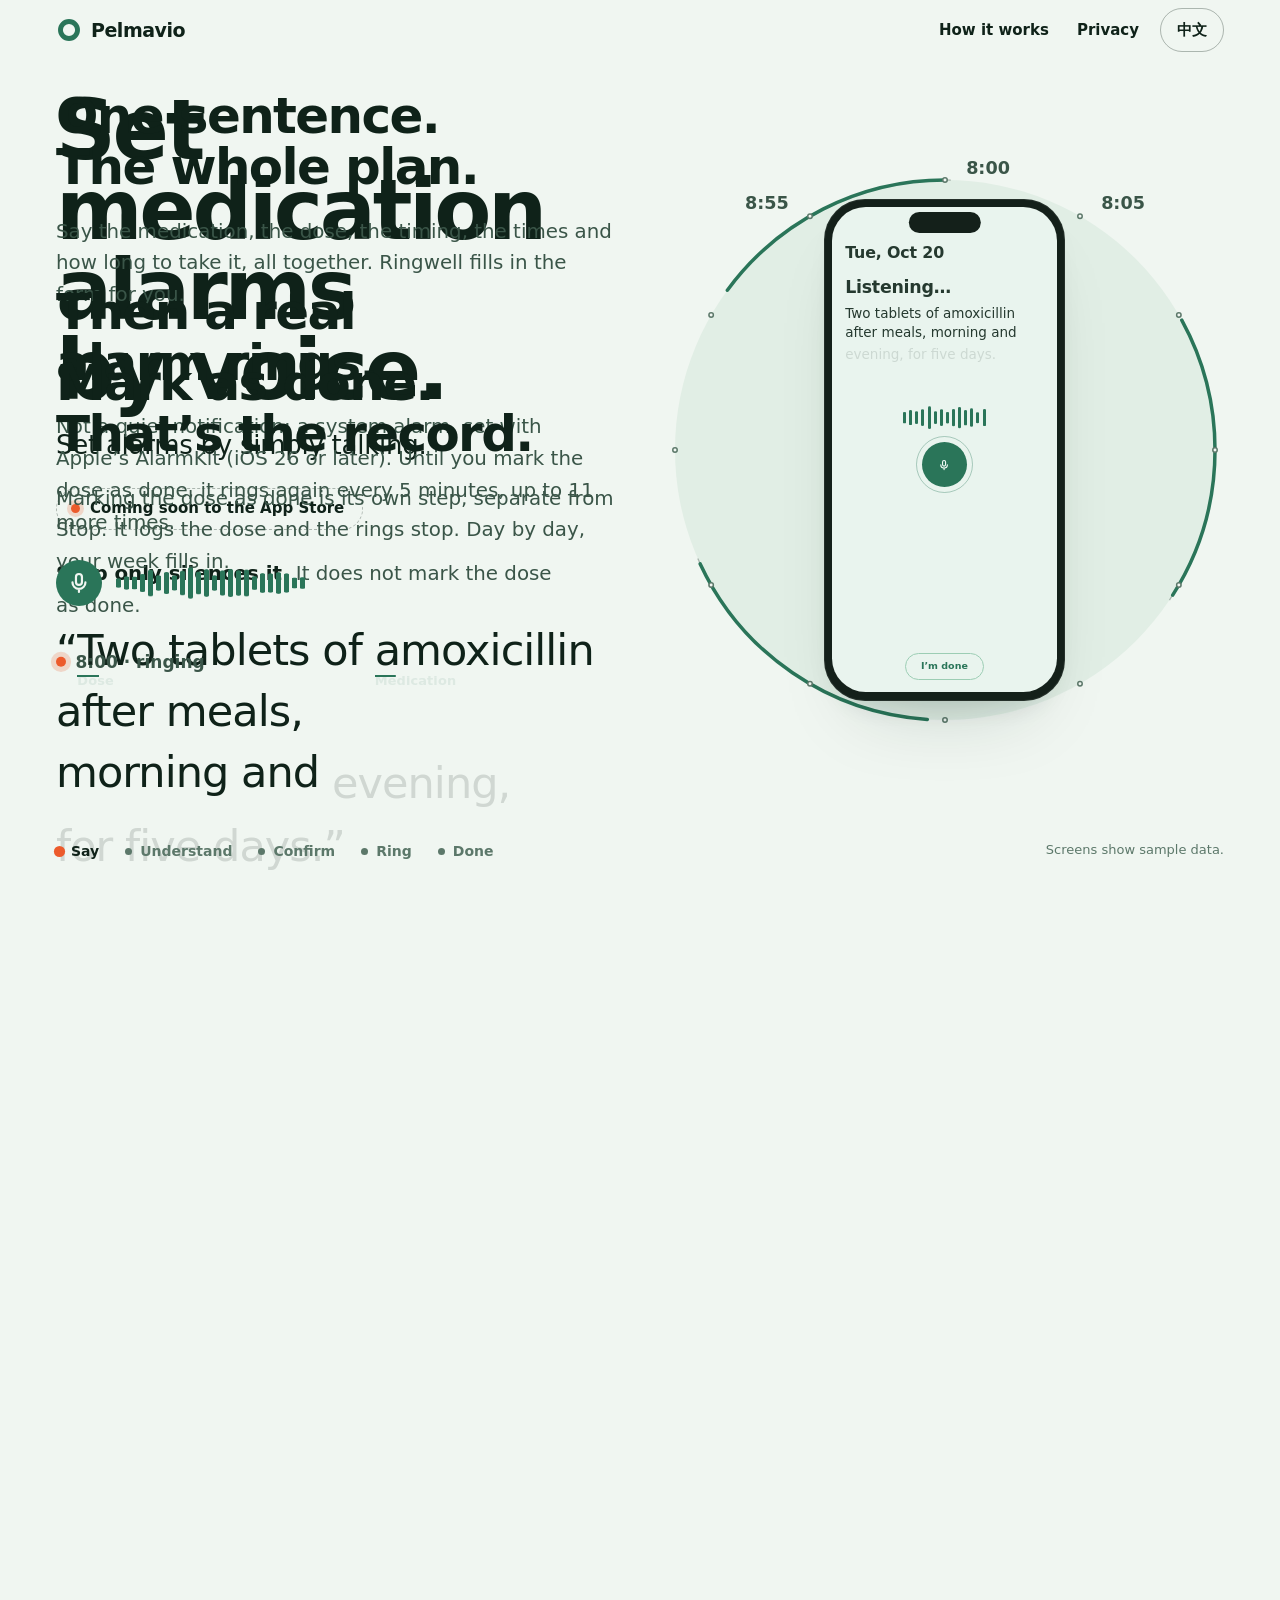
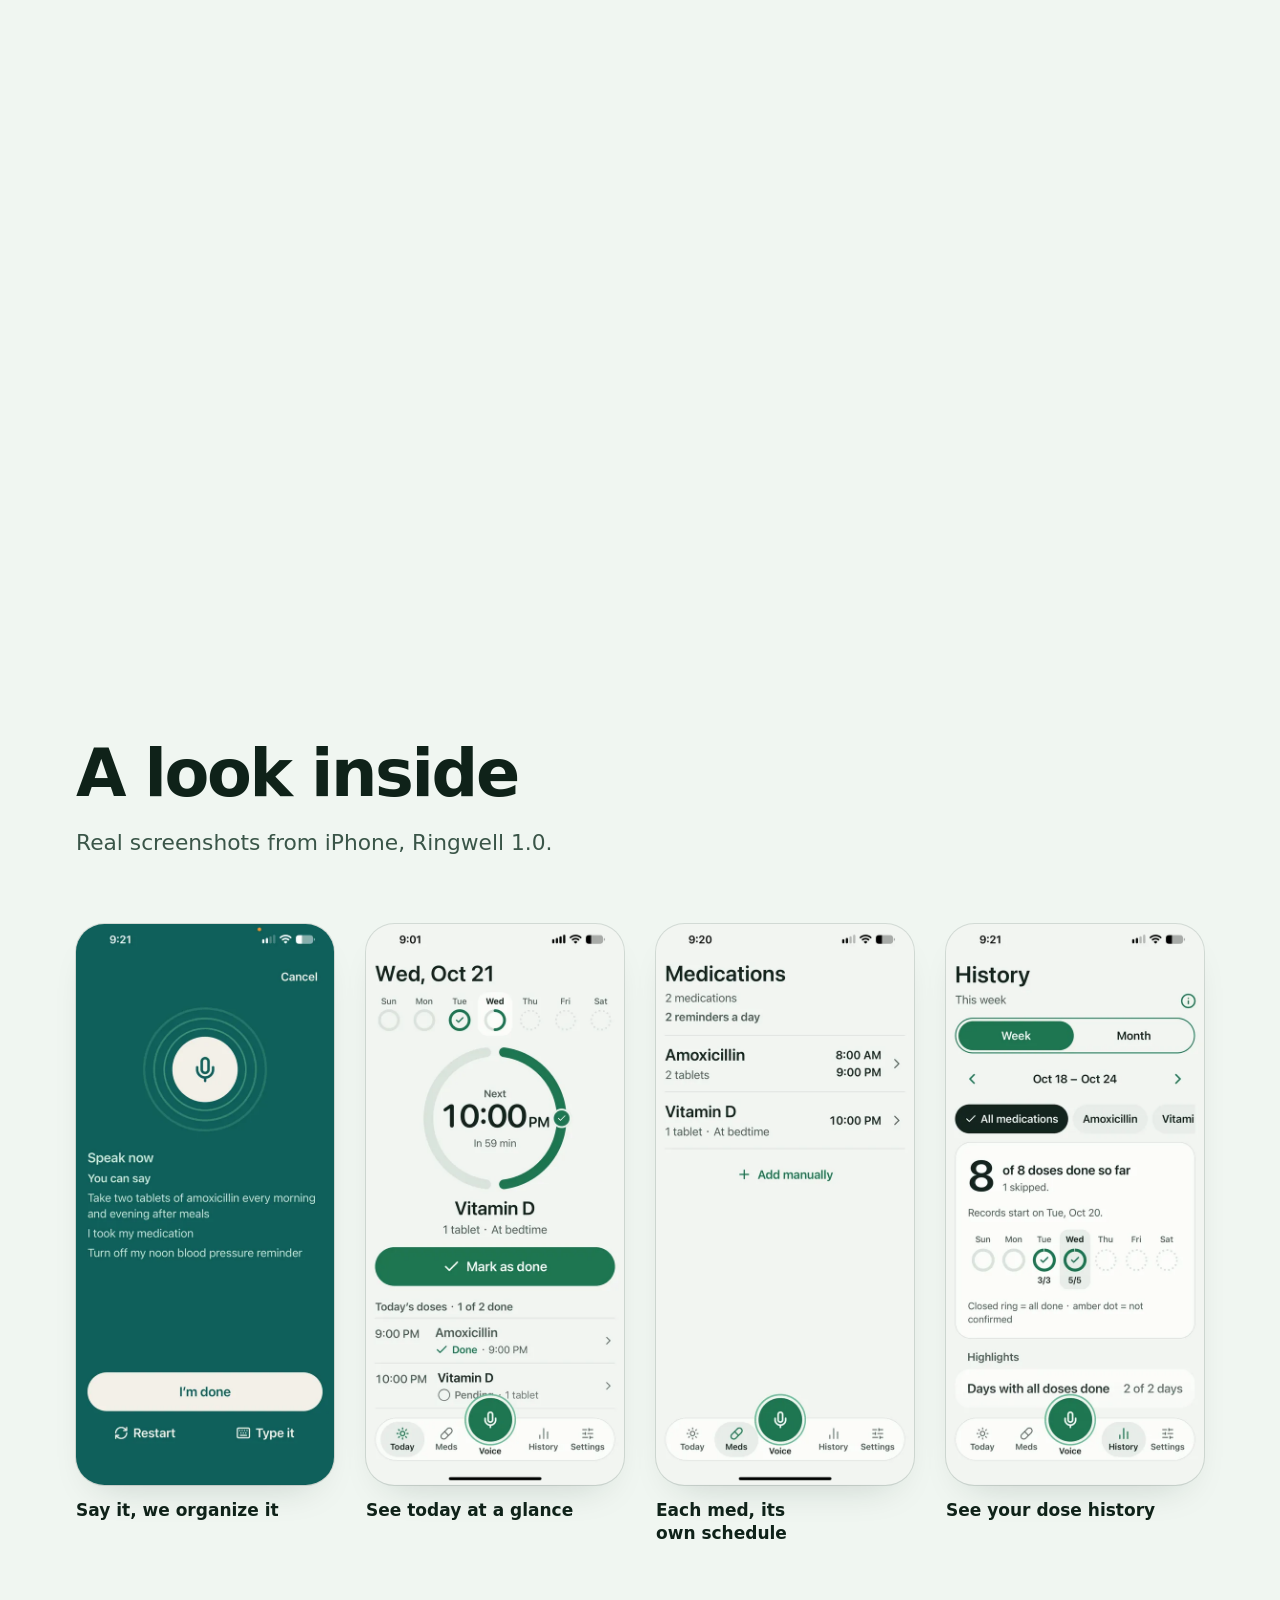
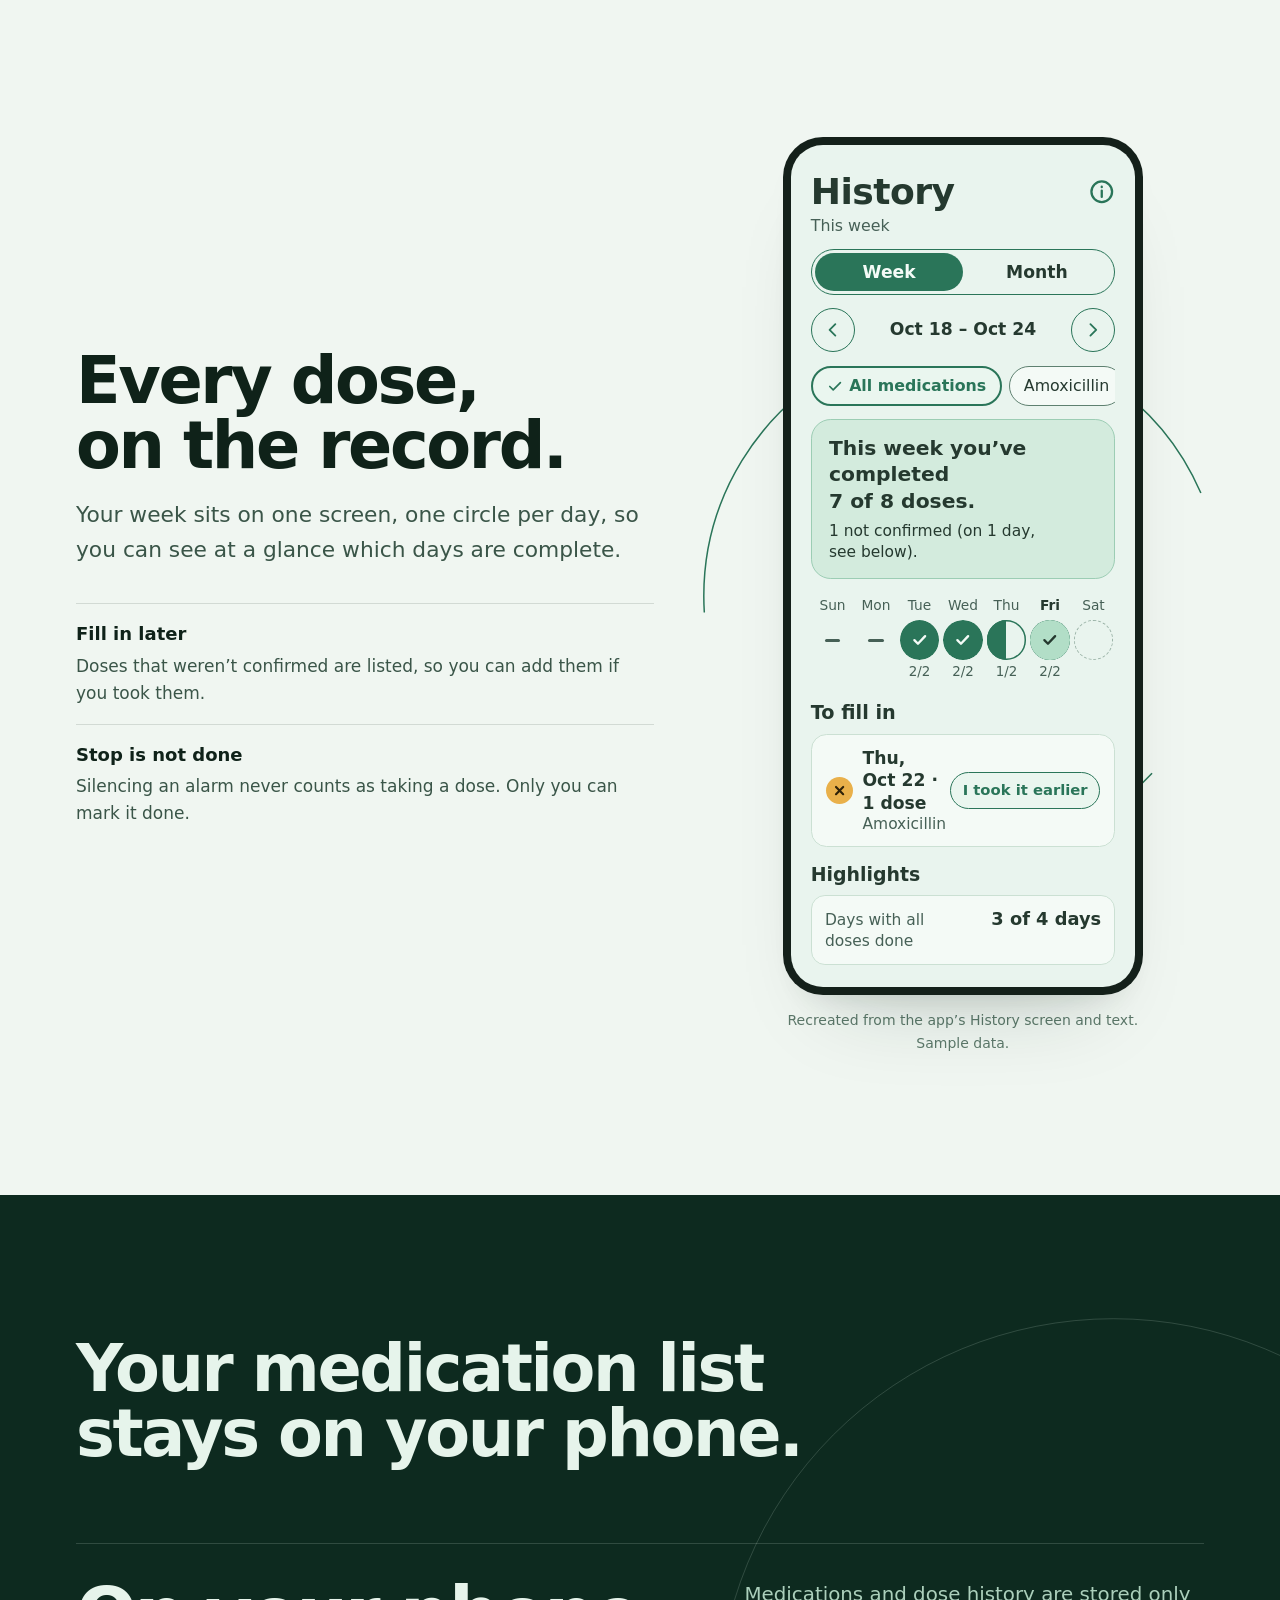
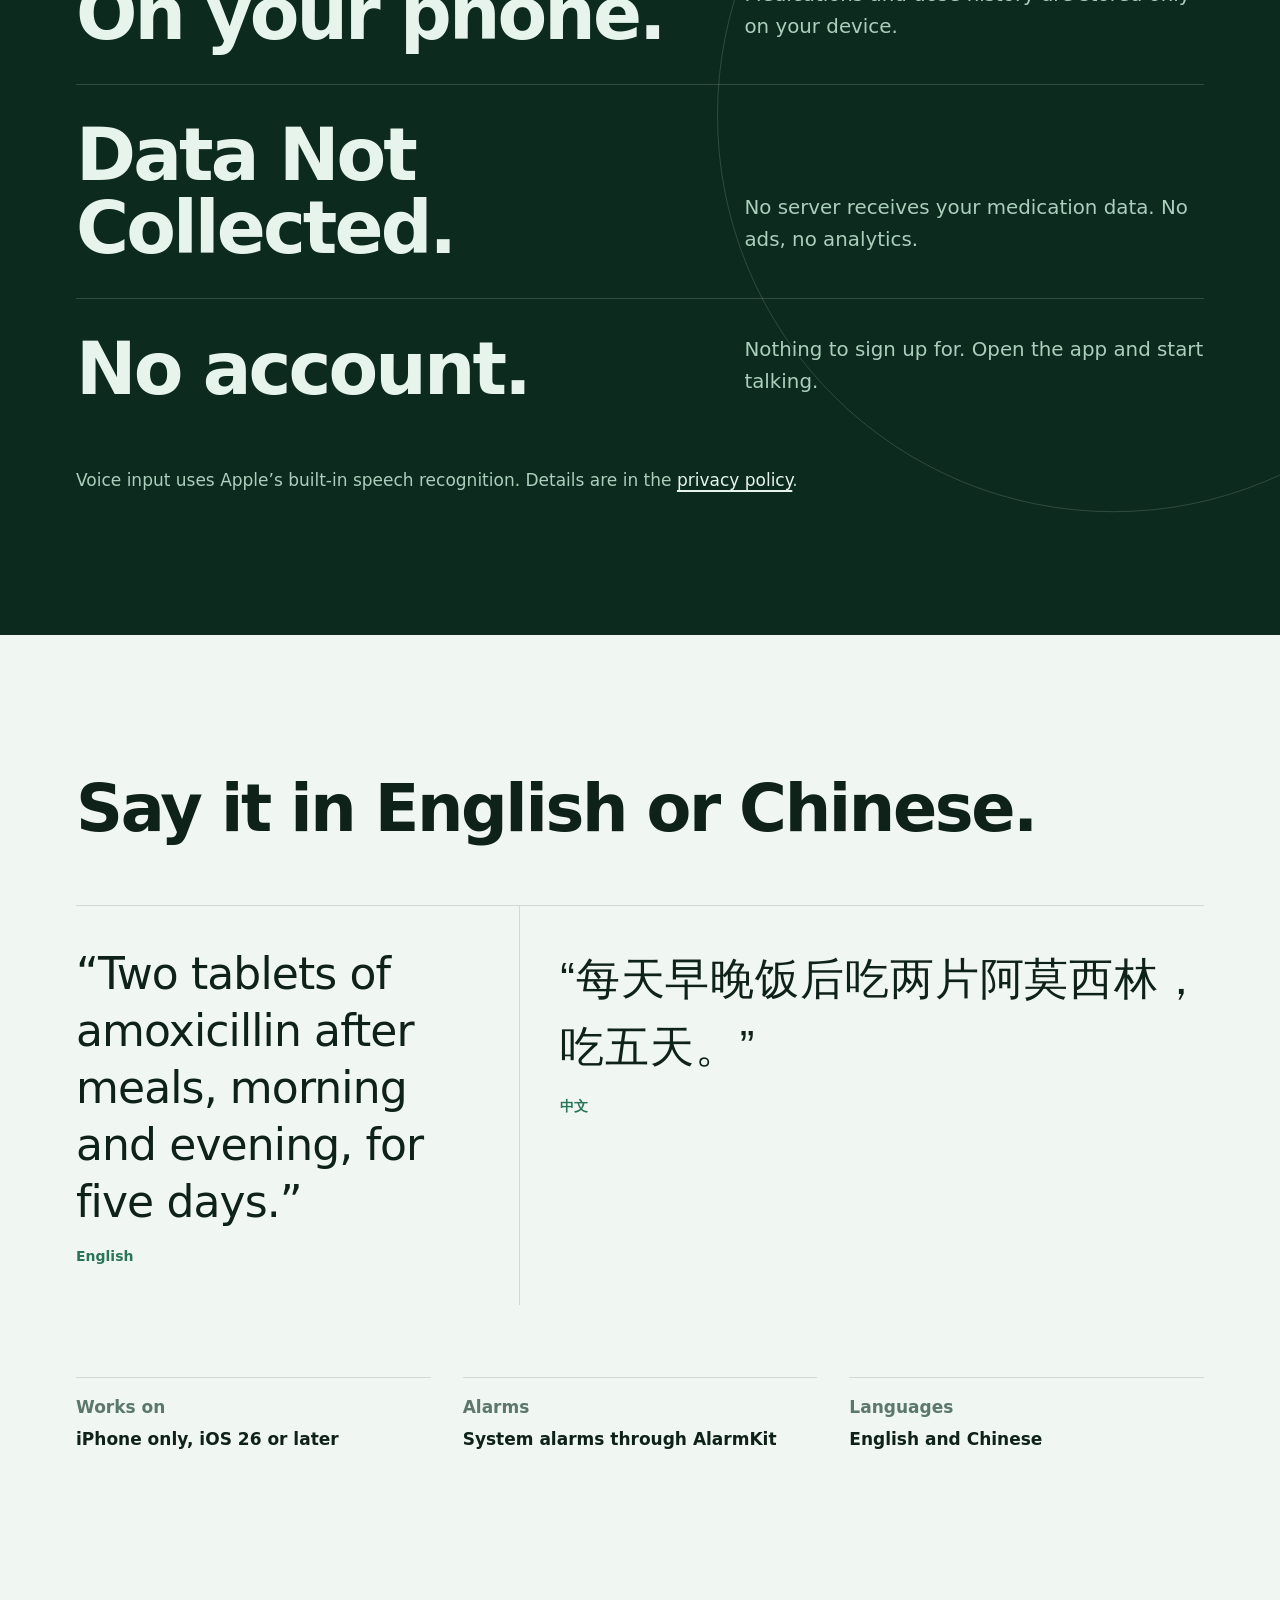
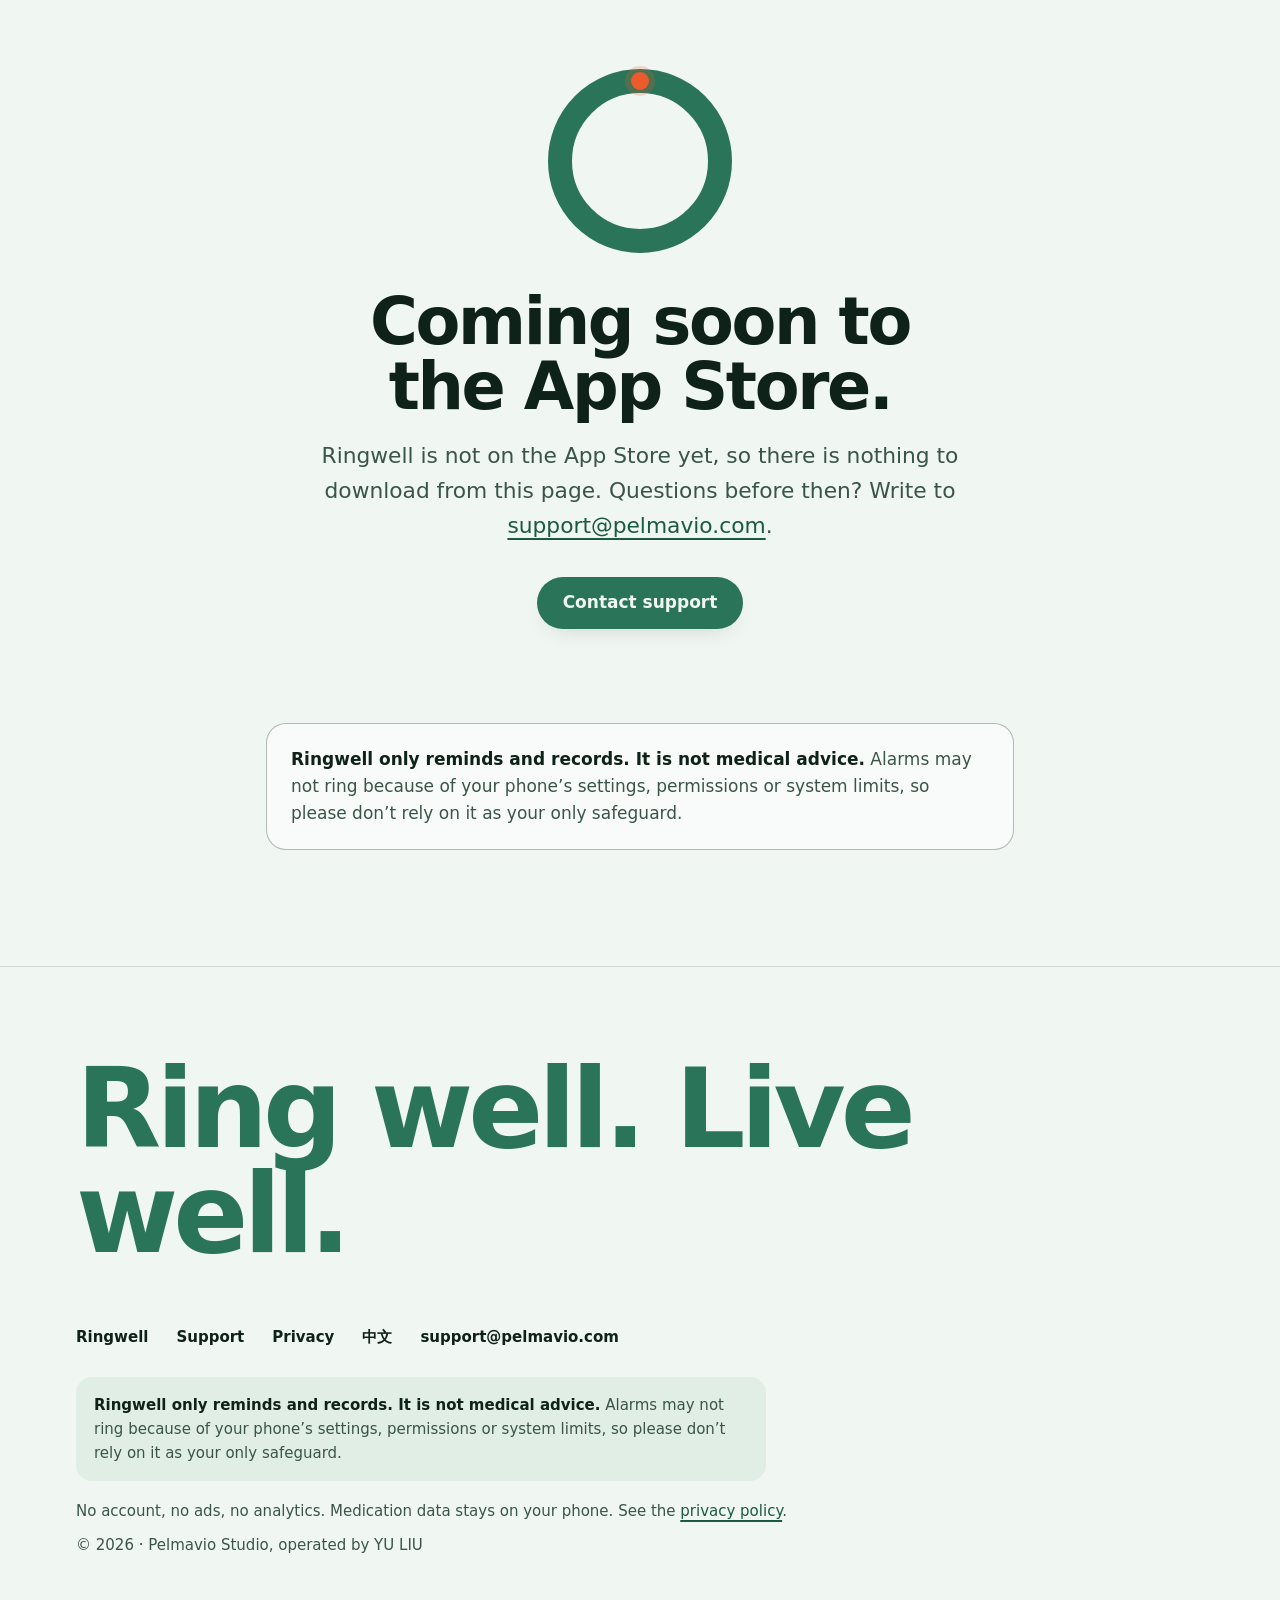
==== commit e4adef2b: "site: page titles use the store names (Ringwell: Medication Reminder / Ringwell：用药提醒) Co-Authored-By" ====
--- a/ringwell/index.html
+++ b/ringwell/index.html
@@ -3,14 +3,14 @@
 <head>
 <meta charset="utf-8">
 <meta name="viewport" content="width=device-width,initial-scale=1">
-<title>Ringwell: Medication Alarms</title>
+<title>Ringwell: Medication Reminder</title>
 <meta name="description" content="Ringwell sets medication alarms by voice. Say a whole prescription in one sentence, hear it read back, confirm, and a real alarm rings. Your data stays on your phone.">
 <meta name="color-scheme" content="light dark">
 <meta name="theme-color" content="#F0F6F1" media="(prefers-color-scheme: light)">
 <meta name="theme-color" content="#09110D" media="(prefers-color-scheme: dark)">
 <meta property="og:type" content="website">
 <meta property="og:site_name" content="Pelmavio Studio">
-<meta property="og:title" content="Ringwell: Medication Alarms">
+<meta property="og:title" content="Ringwell: Medication Reminder">
 <meta property="og:description" content="Ringwell sets medication alarms by voice. Say a whole prescription in one sentence, hear it read back, confirm, and a real alarm rings. Your data stays on your phone.">
 <meta property="og:url" content="https://pelmavio.com/ringwell/">
 <meta property="og:locale" content="en_US">
--- a/assets/style.css
+++ b/assets/style.css
@@ -537,6 +537,9 @@
 .h-ring .tick{fill:var(--paper);stroke:var(--ink-3);stroke-width:.35}
 .h-ring .tick:first-child{fill:var(--signal);stroke:var(--signal)}
 @media (max-width:899px){.h-ring{right:-38vw;top:auto;bottom:-30vw;translate:0 0;width:96vw;opacity:.75}}
+@media (max-width:899px){.h-hero:not(.lite) .h-ring{position:relative;display:block;right:auto;top:auto;bottom:auto;translate:none;width:clamp(64px,16vw,112px);opacity:1;margin:-48px var(--edge) 16px auto}}
+/* narrow screens: decorative rings stay clear of text (the record ring hugs the phone, the privacy-band circle is dropped) */
+@media (max-width:899px){.shot-ring{width:118%}.vault::before{display:none}.pair-say{grid-template-columns:minmax(0,1fr)}.pair-say span{overflow-wrap:anywhere}}
 .feature{background:var(--forest);color:var(--forest-ink);padding:clamp(72px,10vw,150px) 0;overflow:hidden;position:relative}
 .feature .wrap{display:grid;gap:56px;align-items:center}
 .feature .name{font:600 1.0625rem/1 var(--display);letter-spacing:-.01em;color:var(--forest-2);margin:0 0 18px;display:inline-flex;align-items:center;gap:10px}
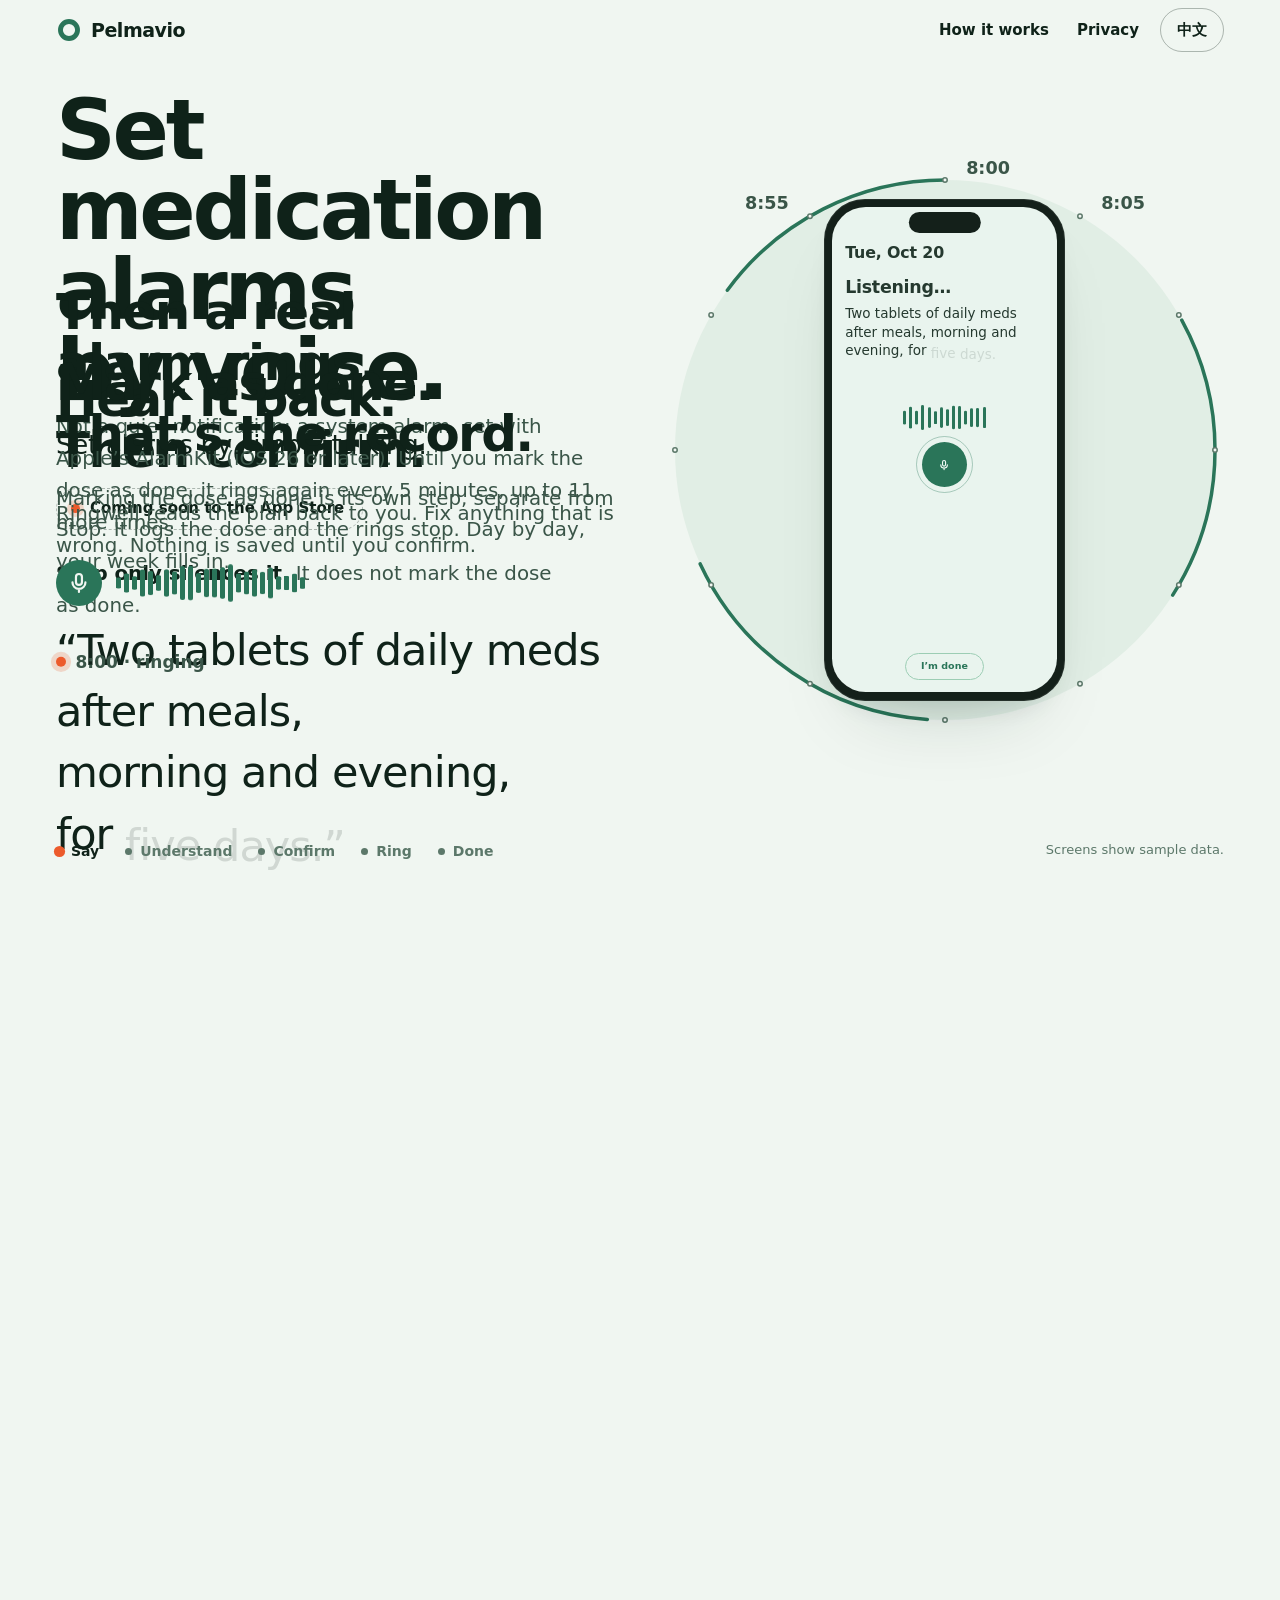
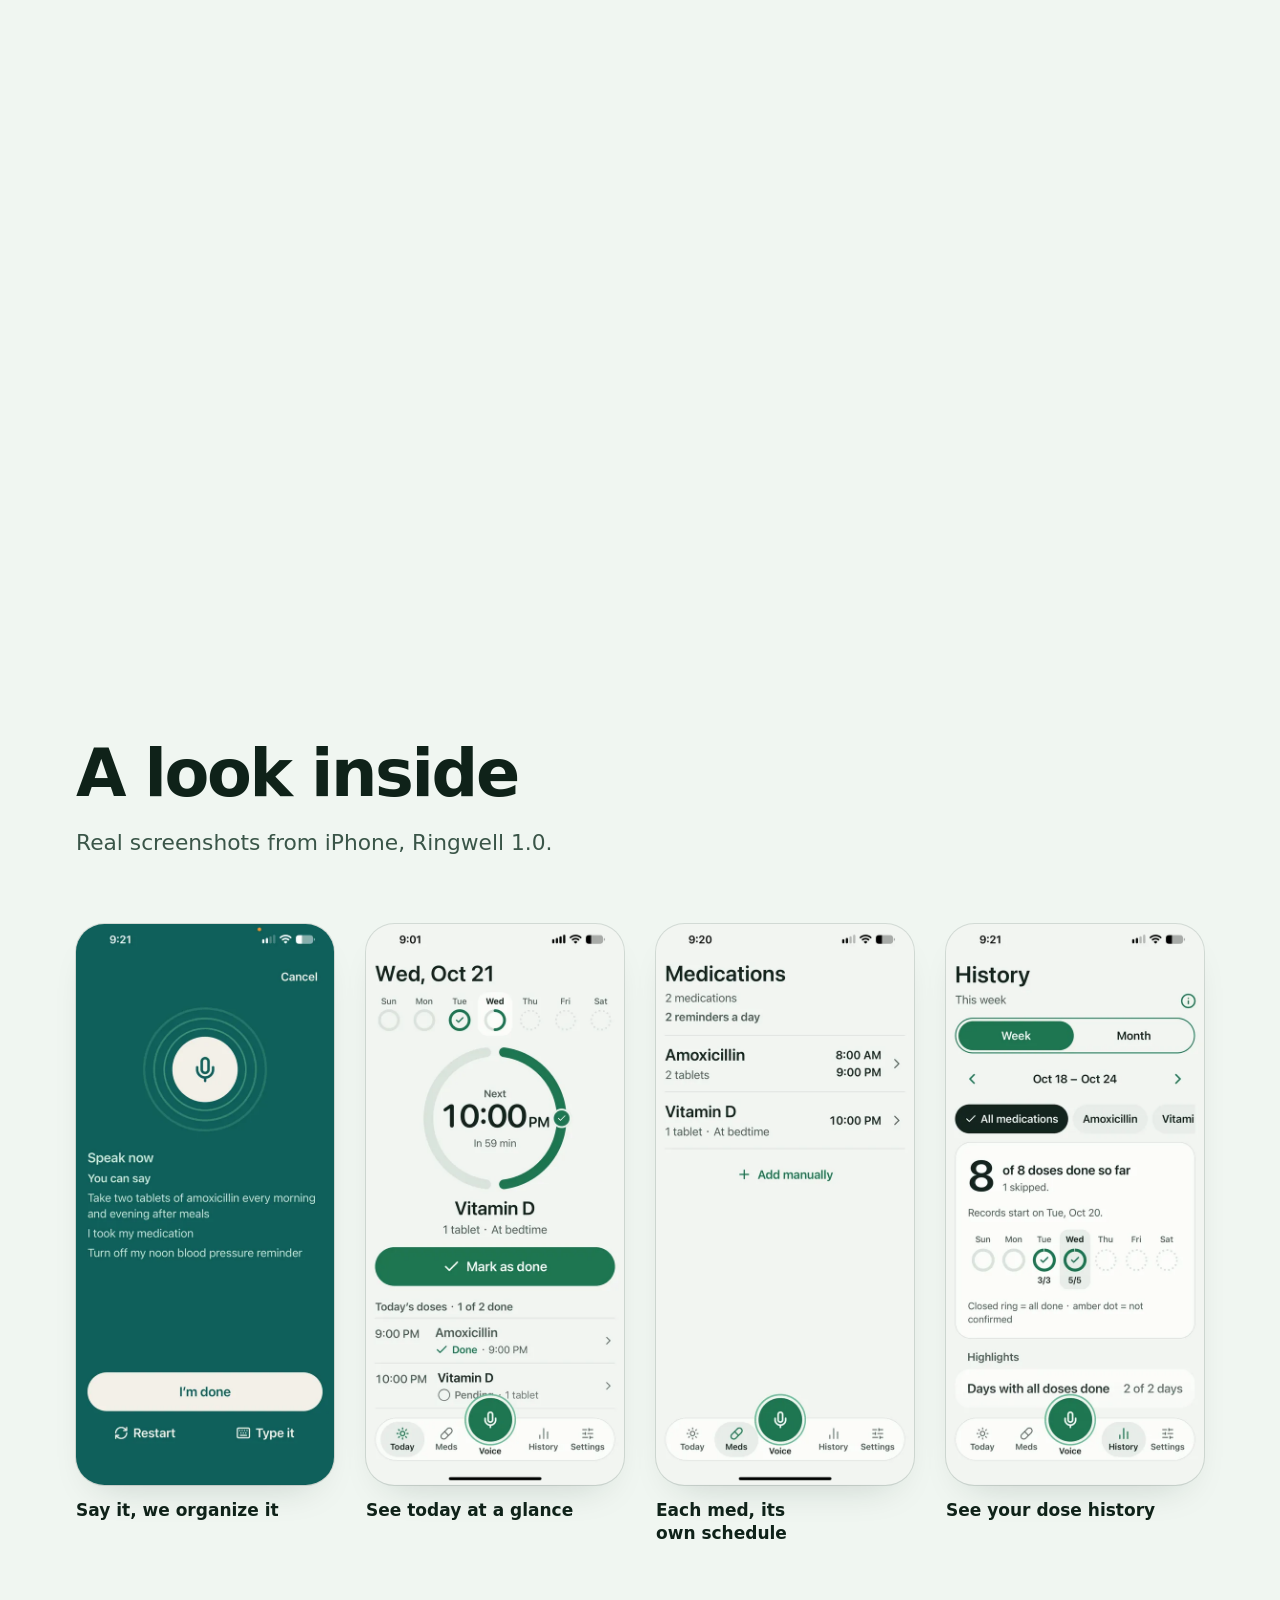
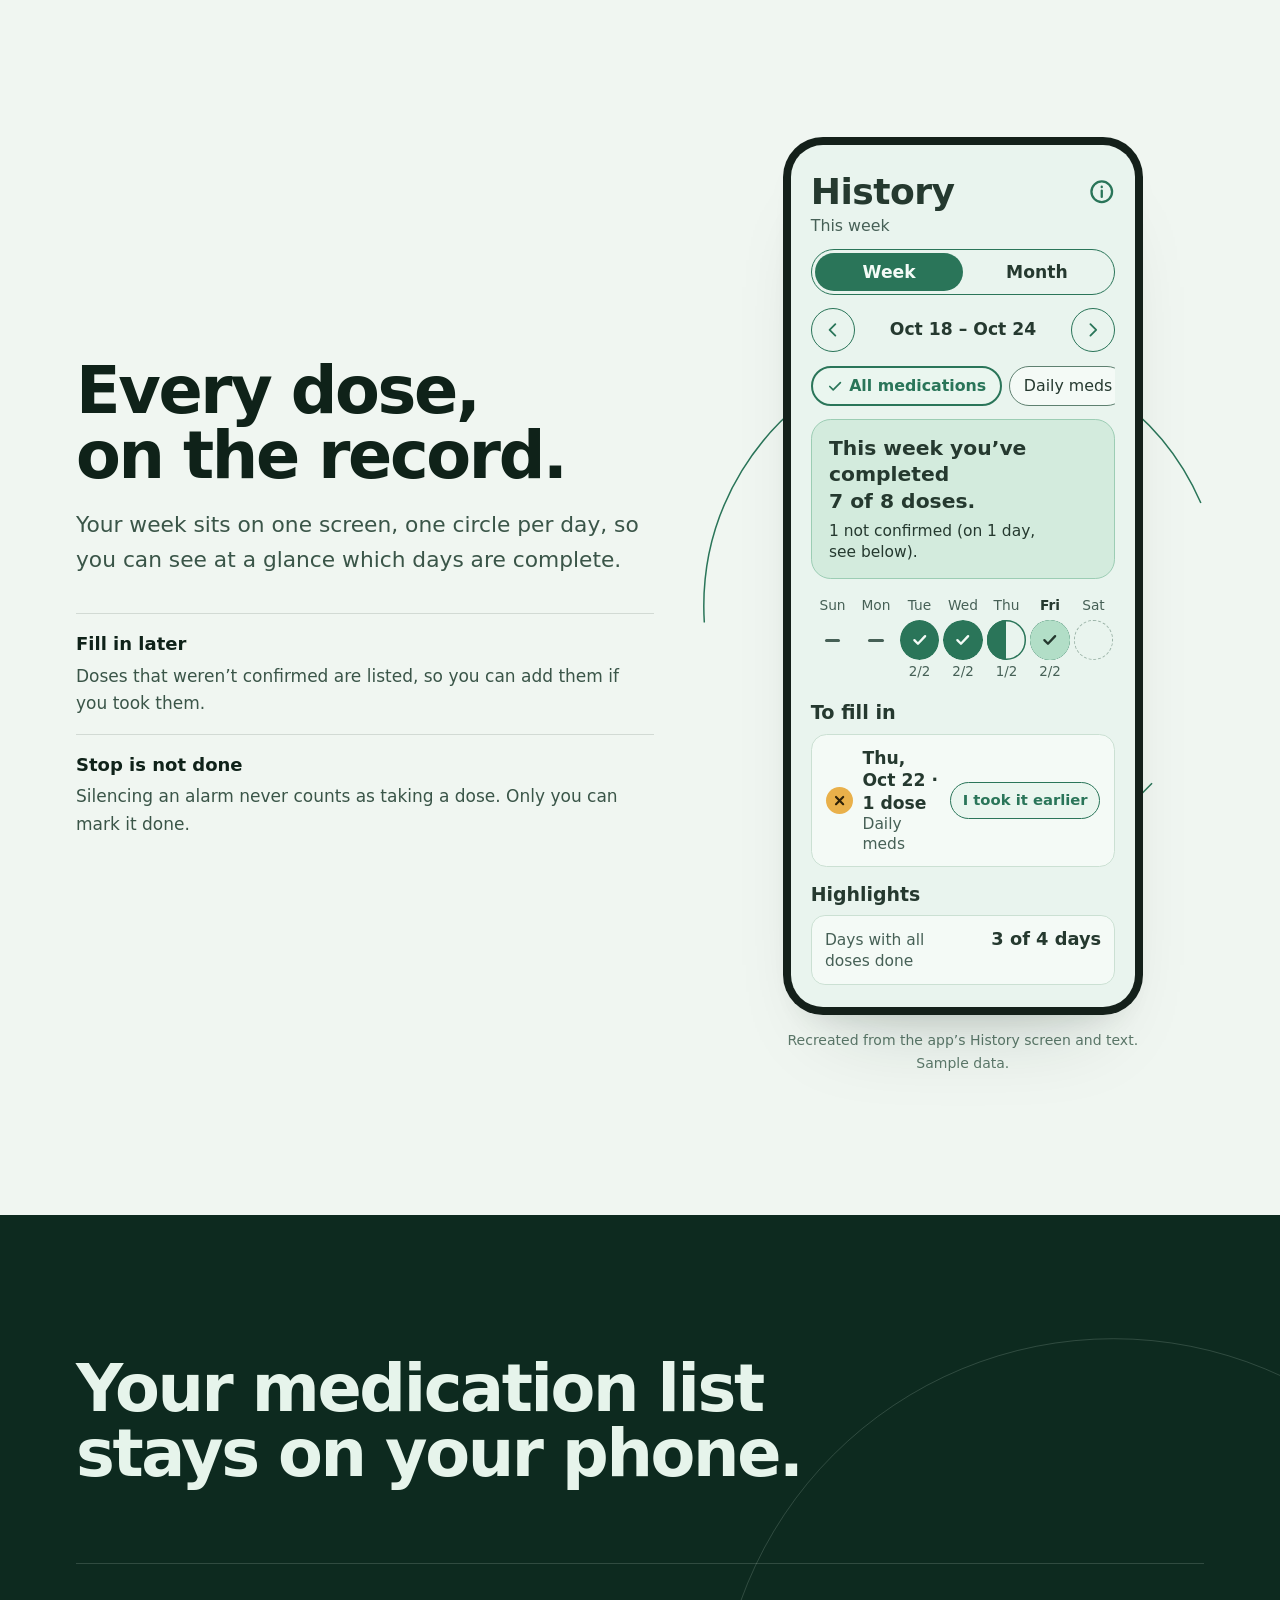
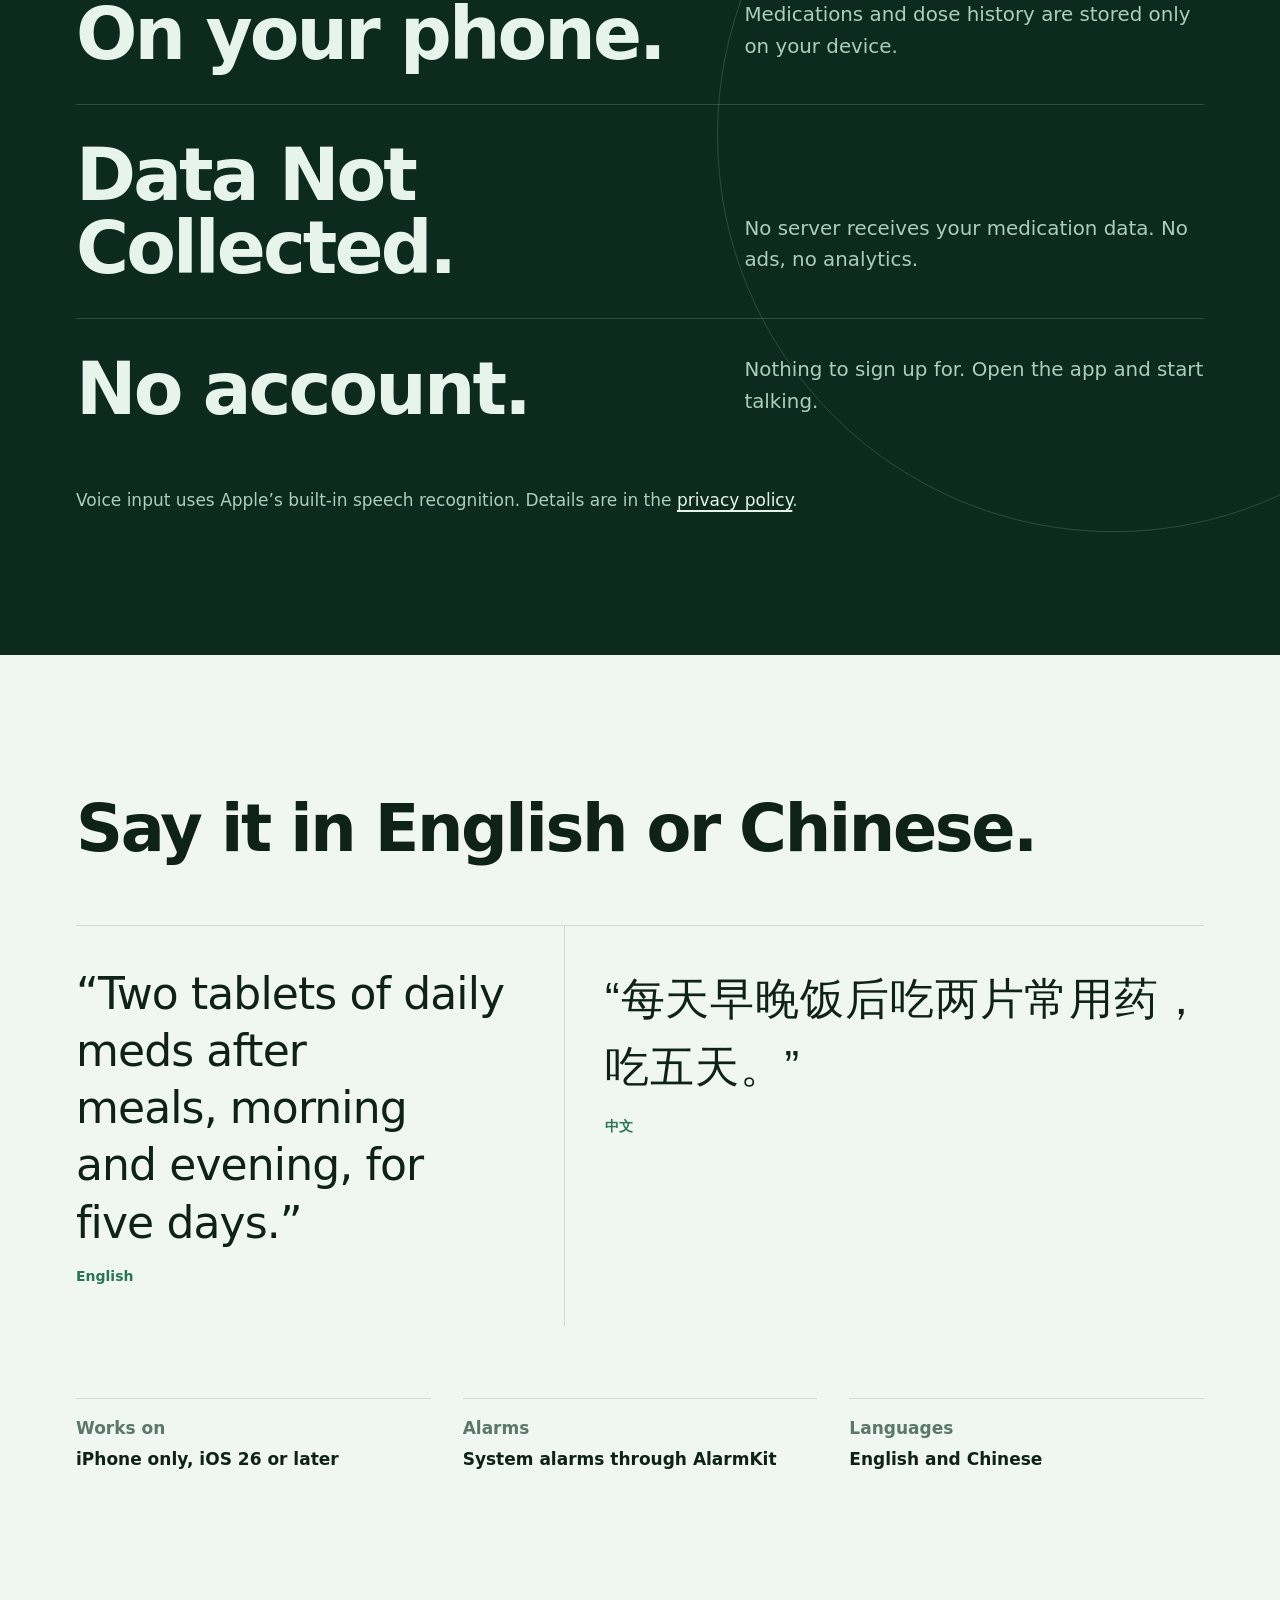
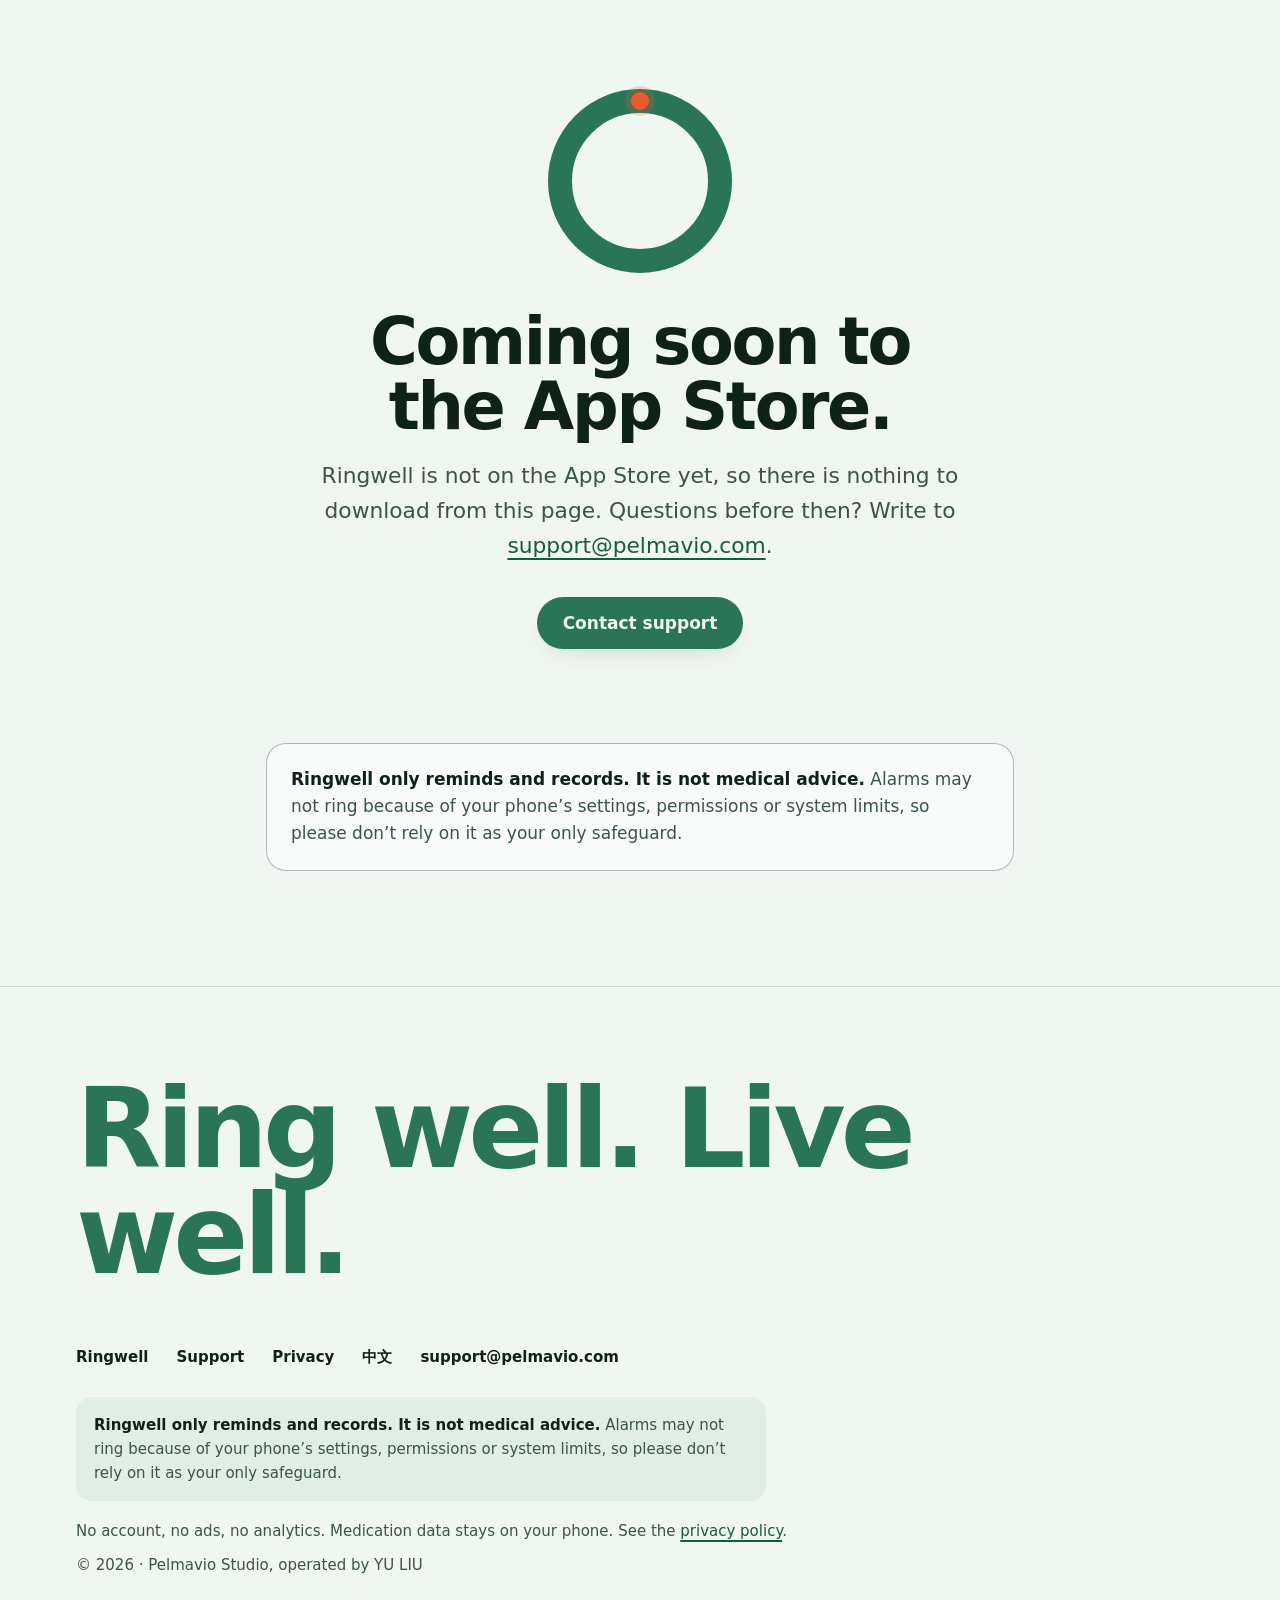
==== commit 4529bf71: "ringwell demo: neutral medication name (daily meds / 常用药) instead of a real drug Co-Authored-By: Cla" ====
--- a/ringwell/index.html
+++ b/ringwell/index.html
@@ -41,9 +41,9 @@
 <p class="cap-soon"><span class="soon"><i></i>Coming soon to the App Store</span></p>
 </div>
 <div class="say">
-<p class="sr">Example sentence: &ldquo;Two tablets of amoxicillin after meals, morning and evening, for five days.&rdquo;</p>
+<p class="sr">Example sentence: &ldquo;Two tablets of daily meds after meals, morning and evening, for five days.&rdquo;</p>
 <div class="voice" aria-hidden="true"><span class="mic"><svg viewBox="0 0 24 24" focusable="false"><rect x="9" y="3" width="6" height="11" rx="3"/><path d="M5.5 11.5a6.5 6.5 0 0 0 13 0M12 18v3"/></svg></span><span class="wave"><i style="--h:.3"></i><i style="--h:.5"></i><i style="--h:.8"></i><i style="--h:.45"></i><i style="--h:.95"></i><i style="--h:.6"></i><i style="--h:.35"></i><i style="--h:.7"></i><i style="--h:1"></i><i style="--h:.55"></i><i style="--h:.4"></i><i style="--h:.75"></i><i style="--h:.5"></i><i style="--h:.9"></i><i style="--h:.65"></i><i style="--h:.3"></i><i style="--h:.55"></i><i style="--h:.85"></i><i style="--h:.4"></i><i style="--h:.6"></i><i style="--h:.3"></i><i style="--h:.45"></i><i style="--h:.2"></i><i style="--h:.3"></i></span></div>
-<p class="sentence" aria-hidden="true"><span class="nw"><span class="w q" style="--i:0">&ldquo;</span><span class="phr" data-f="dose" data-tag="Dose"><span class="w" style="--i:0">Two</span> <span class="w" style="--i:1">tablets</span></span></span> <span class="w" style="--i:2">of</span> <span class="phr" data-f="med" data-tag="Medication"><span class="w" style="--i:3">amoxicillin</span></span> <span class="nw"><span class="phr" data-f="timing" data-tag="Timing"><span class="w" style="--i:4">after</span> <span class="w" style="--i:5">meals</span></span><span class="w q" style="--i:5">,</span></span> <span class="nw"><span class="phr" data-f="time" data-tag="Time"><span class="w" style="--i:6">morning</span> <span class="w" style="--i:7">and</span> <span class="w" style="--i:8">evening</span></span><span class="w q" style="--i:8">,</span></span> <span class="nw"><span class="phr" data-f="course" data-tag="Duration"><span class="w" style="--i:9">for</span> <span class="w" style="--i:10">five</span> <span class="w" style="--i:11">days</span></span><span class="w q" style="--i:11">.&rdquo;</span></span></p>
+<p class="sentence" aria-hidden="true"><span class="nw"><span class="w q" style="--i:0">&ldquo;</span><span class="phr" data-f="dose" data-tag="Dose"><span class="w" style="--i:0">Two</span> <span class="w" style="--i:1">tablets</span></span></span> <span class="w" style="--i:2">of</span> <span class="phr" data-f="med" data-tag="Medication"><span class="w" style="--i:3">daily meds</span></span> <span class="nw"><span class="phr" data-f="timing" data-tag="Timing"><span class="w" style="--i:4">after</span> <span class="w" style="--i:5">meals</span></span><span class="w q" style="--i:5">,</span></span> <span class="nw"><span class="phr" data-f="time" data-tag="Time"><span class="w" style="--i:6">morning</span> <span class="w" style="--i:7">and</span> <span class="w" style="--i:8">evening</span></span><span class="w q" style="--i:8">,</span></span> <span class="nw"><span class="phr" data-f="course" data-tag="Duration"><span class="w" style="--i:9">for</span> <span class="w" style="--i:10">five</span> <span class="w" style="--i:11">days</span></span><span class="w q" style="--i:11">.&rdquo;</span></span></p>
 </div>
 <div class="cap cap1">
 <h2>One sentence. The whole plan.</h2>
@@ -78,7 +78,7 @@
 <div class="ui-pad">
 <p class="ui-date">Tue, Oct 20</p>
 <p class="ui-title">Listening&hellip;</p>
-<p class="ui-trans"><span class="w" style="--i:0">Two</span> <span class="w" style="--i:1">tablets</span> <span class="w" style="--i:2">of</span> <span class="w" style="--i:3">amoxicillin</span> <span class="w" style="--i:4">after</span> <span class="w" style="--i:5">meals,</span> <span class="w" style="--i:6">morning</span> <span class="w" style="--i:7">and</span> <span class="w" style="--i:8">evening,</span> <span class="w" style="--i:9">for</span> <span class="w" style="--i:10">five</span> <span class="w" style="--i:11">days.</span></p>
+<p class="ui-trans"><span class="w" style="--i:0">Two</span> <span class="w" style="--i:1">tablets</span> <span class="w" style="--i:2">of</span> <span class="w" style="--i:3">daily meds</span> <span class="w" style="--i:4">after</span> <span class="w" style="--i:5">meals,</span> <span class="w" style="--i:6">morning</span> <span class="w" style="--i:7">and</span> <span class="w" style="--i:8">evening,</span> <span class="w" style="--i:9">for</span> <span class="w" style="--i:10">five</span> <span class="w" style="--i:11">days.</span></p>
 <div class="ui-wave"><i></i><i></i><i></i><i></i><i></i><i></i><i></i><i></i><i></i><i></i><i></i><i></i><i></i><i></i></div>
 <span class="ui-mic"><svg viewBox="0 0 24 24" focusable="false"><rect x="9" y="3" width="6" height="11" rx="3"/><path d="M5.5 11.5a6.5 6.5 0 0 0 13 0M12 18v3"/></svg></span>
 <span class="ui-btn ui-ghost">I&rsquo;m done</span>
@@ -89,8 +89,8 @@
 <p class="ui-back"><svg viewBox="0 0 24 24" focusable="false"><path d="M15 5l-7 7 7 7"/></svg>Back</p>
 <p class="ui-title">Please confirm</p>
 <p class="ui-sub">You can fix anything that&rsquo;s wrong</p>
-<div class="ui-card ui-rb"><p class="ui-thinking">Understanding&hellip;</p><p class="ui-readback"><span style="--k:0">Every day at 8:00&nbsp;AM and 8:00&nbsp;PM,</span> <span style="--k:1">after meals:</span> <span style="--k:2">Amoxicillin, 2&nbsp;tablets,</span> <span style="--k:3">until Oct&nbsp;24.</span> <span style="--k:4">Is that right?</span></p><p class="ui-row2"><span class="ui-btn ui-soft"><svg viewBox="0 0 24 24" focusable="false"><rect x="5" y="5" width="14" height="14" rx="2"/></svg>Stop</span><span class="ui-btn ui-soft"><svg viewBox="0 0 24 24" focusable="false"><path d="M20 11a8 8 0 0 0-14.3-4.9M4 4v4h4M4 13a8 8 0 0 0 14.3 4.9M20 20v-4h-4"/></svg>Say again</span></p></div>
-<dl class="ui-fields"><div data-f="med"><dt>Medication</dt><dd>Amoxicillin</dd></div><div data-f="dose"><dt>Dose</dt><dd>2 tablets</dd></div><div data-f="timing"><dt>Timing</dt><dd>After meals</dd></div><div data-f="time"><dt>Time</dt><dd>8:00 AM, 8:00 PM</dd></div><div data-f="course"><dt>Duration</dt><dd>5 days, until Oct 24</dd></div></dl>
+<div class="ui-card ui-rb"><p class="ui-thinking">Understanding&hellip;</p><p class="ui-readback"><span style="--k:0">Every day at 8:00&nbsp;AM and 8:00&nbsp;PM,</span> <span style="--k:1">after meals:</span> <span style="--k:2">Daily meds, 2&nbsp;tablets,</span> <span style="--k:3">until Oct&nbsp;24.</span> <span style="--k:4">Is that right?</span></p><p class="ui-row2"><span class="ui-btn ui-soft"><svg viewBox="0 0 24 24" focusable="false"><rect x="5" y="5" width="14" height="14" rx="2"/></svg>Stop</span><span class="ui-btn ui-soft"><svg viewBox="0 0 24 24" focusable="false"><path d="M20 11a8 8 0 0 0-14.3-4.9M4 4v4h4M4 13a8 8 0 0 0 14.3 4.9M20 20v-4h-4"/></svg>Say again</span></p></div>
+<dl class="ui-fields"><div data-f="med"><dt>Medication</dt><dd>Daily meds</dd></div><div data-f="dose"><dt>Dose</dt><dd>2 tablets</dd></div><div data-f="timing"><dt>Timing</dt><dd>After meals</dd></div><div data-f="time"><dt>Time</dt><dd>8:00 AM, 8:00 PM</dd></div><div data-f="course"><dt>Duration</dt><dd>5 days, until Oct 24</dd></div></dl>
 <span class="ui-btn ui-solid ui-save"><svg viewBox="0 0 24 24" focusable="false"><path d="M5 12.5l4.5 4.5L19 7.5"/></svg>Yes, save</span>
 </div>
 <p class="ui-toast"><svg viewBox="0 0 24 24" focusable="false"><path d="M5 12.5l4.5 4.5L19 7.5"/></svg>Reminder set.</p>
@@ -100,7 +100,7 @@
 <p class="ui-lockdate">Tuesday, October 20</p>
 <p class="ui-locktime"><span class="t1">8:00</span><span class="t2">8:05</span></p>
 <div class="ui-alert">
-<p class="ui-alert-h"><span class="ui-appicon"><svg viewBox="0 0 32 32" focusable="false"><circle cx="16" cy="16" r="8"/></svg></span><span class="n1">Amoxicillin</span><span class="n2">Amoxicillin &middot; 2 of 12</span></p>
+<p class="ui-alert-h"><span class="ui-appicon"><svg viewBox="0 0 32 32" focusable="false"><circle cx="16" cy="16" r="8"/></svg></span><span class="n1">Daily meds</span><span class="n2">Daily meds &middot; 2 of 12</span></p>
 <span class="ui-stop"><svg viewBox="0 0 24 24" focusable="false"><circle cx="12" cy="12" r="9"/><rect x="9" y="9" width="6" height="6" rx="1"/></svg>Stop</span>
 </div>
 </div>
@@ -111,7 +111,7 @@
 <p class="ui-title">Confirm</p>
 <p class="ui-warn"><svg viewBox="0 0 24 24" focusable="false"><path d="M12 4l9 16H3z"/><path d="M12 10v4M12 17v.5"/></svg>Stop on the alarm only silences it. It does not mark the dose as done.</p>
 <div class="ui-card ui-plain">
-<p class="ui-dose-h">8:00 AM &middot; Amoxicillin</p>
+<p class="ui-dose-h">8:00 AM &middot; Daily meds</p>
 <p class="ui-dose-s">2 tablets &middot; After meals</p>
 <p class="ui-state"><span class="pend"><i></i>Pending</span><span class="done"><i><svg viewBox="0 0 24 24" focusable="false"><path d="M6 12.5l4 4L18 8"/></svg></i>Done</span></p>
 <span class="ui-btn ui-solid ui-mark"><svg viewBox="0 0 24 24" focusable="false"><path d="M5 12.5l4.5 4.5L19 7.5"/></svg>Mark as done</span>
@@ -168,11 +168,11 @@
 <p class="ui-sub">This week</p>
 <p class="ui-seg"><span class="on">Week</span><span>Month</span></p>
 <p class="ui-nav"><i><svg viewBox="0 0 24 24" focusable="false"><path d="M15 5l-7 7 7 7"/></svg></i><span>Oct 18 &ndash; Oct 24</span><i><svg viewBox="0 0 24 24" focusable="false"><path d="M9 5l7 7-7 7"/></svg></i></p>
-<p class="ui-chips"><span class="on"><svg viewBox="0 0 24 24" focusable="false"><path d="M5 12.5l4.5 4.5L19 7.5"/></svg>All medications</span><span>Amoxicillin</span></p>
+<p class="ui-chips"><span class="on"><svg viewBox="0 0 24 24" focusable="false"><path d="M5 12.5l4.5 4.5L19 7.5"/></svg>All medications</span><span>Daily meds</span></p>
 <div class="ui-card ui-sum2"><p class="b">This week you&rsquo;ve completed 7&nbsp;of&nbsp;8 doses.</p><p>1 not confirmed (on 1 day, see below).</p></div>
 <ol class="ui-week"><li class="none"><b>Sun</b><i></i><small>&nbsp;</small></li><li class="none"><b>Mon</b><i></i><small>&nbsp;</small></li><li class="ok" style="--d:0"><b>Tue</b><i><svg viewBox="0 0 24 24" focusable="false"><path d="M6 12.5l4 4L18 8"/></svg></i><small>2/2</small></li><li class="ok" style="--d:1"><b>Wed</b><i><svg viewBox="0 0 24 24" focusable="false"><path d="M6 12.5l4 4L18 8"/></svg></i><small>2/2</small></li><li class="half" style="--d:2"><b>Thu</b><i></i><small>1/2</small></li><li class="ok today" style="--d:3"><b>Fri</b><i><svg viewBox="0 0 24 24" focusable="false"><path d="M6 12.5l4 4L18 8"/></svg></i><small>2/2</small></li><li class="fut"><b>Sat</b><i></i><small>&nbsp;</small></li></ol>
 <p class="ui-rv-h">To fill in</p>
-<div class="ui-rv"><span class="ui-miss"><svg viewBox="0 0 24 24" focusable="false"><path d="M7 7l10 10M17 7L7 17"/></svg></span><span class="ui-rv-t">Thu, Oct 22&nbsp;&middot; 1&nbsp;dose<small>Amoxicillin</small></span><span class="ui-btn ui-soft">I took it earlier</span></div>
+<div class="ui-rv"><span class="ui-miss"><svg viewBox="0 0 24 24" focusable="false"><path d="M7 7l10 10M17 7L7 17"/></svg></span><span class="ui-rv-t">Thu, Oct 22&nbsp;&middot; 1&nbsp;dose<small>Daily meds</small></span><span class="ui-btn ui-soft">I took it earlier</span></div>
 <p class="ui-hl-h">Highlights</p>
 <p class="ui-hl"><span>Days with all doses done</span><b>3&nbsp;of&nbsp;4&nbsp;days</b></p>
 </div></div></div>
@@ -197,8 +197,8 @@
 <div class="wrap">
 <h2 id="lang-h">Say it in English or Chinese.</h2>
 <div class="pair-say">
-<p lang="en"><span>&ldquo;Two tablets of amoxicillin after meals, morning and evening, for five days.&rdquo;</span><small>English</small></p>
-<p lang="zh-CN"><span>&ldquo;每天早晚饭后吃两片阿莫西林，吃五天。&rdquo;</span><small>中文</small></p>
+<p lang="en"><span>&ldquo;Two tablets of daily meds after meals, morning and evening, for five days.&rdquo;</span><small>English</small></p>
+<p lang="zh-CN"><span>&ldquo;每天早晚饭后吃两片常用药，吃五天。&rdquo;</span><small>中文</small></p>
 </div>
 <dl class="spec"><div><dt>Works on</dt><dd>iPhone only, iOS 26 or later</dd></div><div><dt>Alarms</dt><dd>System alarms through AlarmKit</dd></div><div><dt>Languages</dt><dd>English and Chinese</dd></div></dl>
 </div>
--- a/assets/style.css
+++ b/assets/style.css
@@ -213,8 +213,8 @@
 .ui-hl{display:flex;justify-content:space-between;align-items:baseline;gap:.6em;margin-top:.45em!important;padding:.75em .85em;border-radius:.9em;background:var(--a-surface);border:1px solid var(--a-border);font-size:.9em;transition:opacity .4s .1s,translate .7s var(--spring) .1s}
 .ui-hl span{color:var(--a-muted)}
 .ui-hl b{font-size:1.15em;white-space:nowrap}
-.live .stage :is(.ui-sum,.ui-hl,.ui-hl-h){opacity:0;translate:0 .8em}
-.live [data-full] :is(.ui-sum,.ui-hl,.ui-hl-h){opacity:1;translate:0 0}
+.live .stage[data-beat] :is(.ui-sum,.ui-hl,.ui-hl-h){opacity:0;translate:0 .8em}
+.live .stage[data-full] :is(.ui-sum,.ui-hl,.ui-hl-h){opacity:1;translate:0 0}
 
 /* dial (live only), ripples */
 .dial{display:none}
@@ -240,7 +240,8 @@
 }
 
 /* ---------------- LIVE: pinned, scroll-scrubbed demonstration ---------------- */
-@media (prefers-reduced-motion:no-preference) and (min-height:520px){
+/* phones need 640px of height for a readable whole phone under the caption; shorter ones get the static composition */
+@media (prefers-reduced-motion:no-preference) and (min-height:520px) and (min-width:900px),(prefers-reduced-motion:no-preference) and (min-height:640px){
   .live .story{height:600svh;padding:0}
   .live .stage{--say:0;--rb:0;--days:0;--lit:0;--p:0;position:sticky;top:0;height:100svh;max-width:none;padding:0;gap:0;overflow:hidden;align-items:stretch;
     --W:min(42svh,300px);--H:calc(var(--W) * 2.08)}
@@ -331,13 +332,14 @@
     .live .sample{right:var(--edge);bottom:clamp(26px,3svh + 12px,44px)}
     .live .device::before{content:"";position:absolute;left:50%;top:50%;width:calc(var(--D) * .92);aspect-ratio:1;translate:-50% -50%;border-radius:50%;background:var(--paper-2);z-index:0}
   }
-  /* phones (D-143): big phone in a window under the caption; ringwell.js sets --wt --cy --cs --D --dt (see README) */
+  /* phones (D-143): the whole phone, scaled into the window under the caption; ringwell.js sets --wt --cy --cs --D --dt --k (see README) */
   @media (max-width:899px){
     .live .story{height:560svh}
-    .live .stage{grid-template-rows:auto;--W:min(92vw,360px);--H:calc(var(--W) * 2.08)}
+    /* --k: phone proportion set by ringwell.js; the fit-to-window rules for the screens are in gallery.css */
+    .live .stage{grid-template-rows:auto;--W:min(92vw,360px);--H:calc(var(--W) * var(--k,2.08))}
     .live .caps{padding:60px var(--edge) 0;align-content:start}
-    .live .caps::before{content:"";position:absolute;z-index:-1;left:0;right:0;top:0;height:100svh;background:linear-gradient(var(--paper) calc(100% - 22px),transparent);translate:0 calc(var(--wt,40svh) + 6px - 100svh);transition:translate .8s var(--spring);pointer-events:none}
-    .live .stage::after{content:"";position:absolute;z-index:7;left:0;right:0;bottom:0;height:calc(84px + env(safe-area-inset-bottom));background:linear-gradient(transparent,var(--paper) 30px);pointer-events:none}
+    .live .caps::before{content:"";position:absolute;z-index:-1;left:0;right:0;top:0;height:100svh;background:linear-gradient(var(--paper) calc(100% - 22px),transparent);translate:0 calc(var(--wt,40svh) - 100svh);transition:translate .8s var(--spring);pointer-events:none}
+    .live .stage::after{content:"";position:absolute;z-index:7;left:0;right:0;bottom:0;height:calc(62px + max(10px,env(safe-area-inset-bottom)));background:linear-gradient(transparent,var(--paper) 14px);pointer-events:none}
     .live .cap h1{font-size:min(10.4vw,6.2svh)}
     :lang(zh).live .cap h1,.live :lang(zh) .cap h1{font-size:min(9.4vw,5.6svh)}
     .live .cap .sub{font-size:min(5vw,2.9svh);margin:.4em 0 0}
@@ -530,14 +532,6 @@
 .h-hero h1{font-size:clamp(2.75rem,1.2rem + 6.2vw,7.5rem);line-height:.94;letter-spacing:-.045em;max-width:9.5em;position:relative;z-index:1}
 :lang(zh) .h-hero h1{font-size:clamp(2.375rem,1.2rem + 5vw,6rem);line-height:1.12;max-width:10em}
 .h-hero .lead{position:relative;z-index:1;margin-top:1.1em}
-.h-ring{position:absolute;right:calc(var(--edge) - 12vw);top:calc(50% + 48px);width:clamp(300px,52vw,760px);aspect-ratio:1;translate:0 -50%;pointer-events:none}
-.h-ring svg{width:100%;height:100%;display:block}
-.h-ring .r1{fill:none;stroke:var(--green);stroke-width:7;stroke-dasharray:195;stroke-dashoffset:0;transform:rotate(-90deg);transform-origin:50% 50%;opacity:.9}
-.h-ring .r2{fill:none;stroke:var(--line-2);stroke-width:.4}
-.h-ring .tick{fill:var(--paper);stroke:var(--ink-3);stroke-width:.35}
-.h-ring .tick:first-child{fill:var(--signal);stroke:var(--signal)}
-@media (max-width:899px){.h-ring{right:-38vw;top:auto;bottom:-30vw;translate:0 0;width:96vw;opacity:.75}}
-@media (max-width:899px){.h-hero:not(.lite) .h-ring{position:relative;display:block;right:auto;top:auto;bottom:auto;translate:none;width:clamp(64px,16vw,112px);opacity:1;margin:-48px var(--edge) 16px auto}}
 /* narrow screens: decorative rings stay clear of text (the record ring hugs the phone, the privacy-band circle is dropped) */
 @media (max-width:899px){.shot-ring{width:118%}.vault::before{display:none}.pair-say{grid-template-columns:minmax(0,1fr)}.pair-say span{overflow-wrap:anywhere}}
 .feature{background:var(--forest);color:var(--forest-ink);padding:clamp(72px,10vw,150px) 0;overflow:hidden;position:relative}
@@ -619,20 +613,15 @@
   .io .claims b:not(.in),.io .principles h3:not(.in){clip-path:inset(0 100% -10% 0)}
   .io :is(.claims b,.principles h3){transition:clip-path 1s var(--settle)}
   /* home ring: one drawn entrance on load */
-  .h-ring .r1{animation:drawin 2.2s var(--settle) .2s both}
-  .h-ring .tick{animation:tickin .6s var(--bounce) both;animation-delay:calc(1.1s + var(--i) * 45ms)}
   .mini .ripples i{animation:ripple 2.4s cubic-bezier(.2,.65,.3,1) 4 both}
   .mini .ripples i:nth-child(2){animation-delay:.8s}
   .mini .ripples i:nth-child(3){animation-delay:1.6s}
 }
 @keyframes draw{from{stroke-dashoffset:1}to{stroke-dashoffset:0}}
-@keyframes drawin{from{stroke-dashoffset:195}to{stroke-dashoffset:0}}
 @keyframes rise{from{transform:translateY(60px) scale(.96)}to{transform:none}}
 @keyframes wipe{from{clip-path:inset(0 100% -10% 0)}to{clip-path:inset(0 0 -10% 0)}}
 @keyframes popdot{from{scale:0}70%{scale:1.3}to{scale:1}}
 @keyframes tag{from{transform:translateY(.25em);opacity:.2}to{transform:none;opacity:1}}
-@keyframes tickin{from{scale:0;opacity:0}to{scale:1;opacity:1}}
-.h-ring .tick{transform-box:fill-box;transform-origin:center}
 
 @media (prefers-reduced-motion:reduce){
   *,*::before,*::after{animation-duration:.01ms!important;animation-iteration-count:1!important;transition-duration:.01ms!important;scroll-behavior:auto!important}
@@ -656,3 +645,15 @@
 :lang(zh) .h-hero .nb{display:inline}
 /* zh phones: each phrase fits a line, so no line starts with punctuation */
 @media (max-width:520px){:lang(zh) .h-hero h1{font-size:8.4vw}:lang(zh) :is(.record,.vault,.tongues,.finale,.feature,.about) h2{font-size:min(2.125rem,8.6vw)}}
+/* home hero: a calm home screen of small apps; one tile is the real Ringwell icon */
+@media (min-width:900px){.hx{display:grid;grid-template-columns:minmax(0,1fr) minmax(0,.8fr);align-items:center;gap:clamp(40px,6vw,96px)}.hx-art{min-width:0}.hx h1{font-size:clamp(2.75rem,1rem + 4.6vw,5rem)}:lang(zh) .hx h1{font-size:min(3.6vw,3.25rem)}:lang(zh) .hx .nb{display:block}}
+.hx-tiles{display:grid;grid-template-columns:repeat(4,1fr);gap:clamp(12px,1.3vw,20px);width:min(100%,440px);margin-inline:auto}
+@media (max-width:899px){.hx-art{margin-top:clamp(44px,11vw,72px)}.hx-tiles{width:min(84vw,360px)}}
+.hx-tiles>*{display:block;width:100%;height:auto;aspect-ratio:1;border-radius:24%;background:var(--paper-2);box-shadow:inset 0 0 0 1px var(--line)}
+.hx-tiles svg{fill:none;stroke:var(--green);stroke-width:1.6;stroke-linecap:round;stroke-linejoin:round}
+.hx-tiles i{background:var(--sheet);box-shadow:none}
+.hx-tiles .hx-rw{position:relative;background:none;box-shadow:0 18px 36px -18px var(--shadow)}
+.hx-rw img{display:block;width:100%;height:100%;border-radius:24%}
+.hx-rw::after{content:"";position:absolute;top:-6%;right:-6%;width:20%;aspect-ratio:1;border-radius:50%;background:var(--signal);box-shadow:0 0 0 3px var(--paper)}
+@media (prefers-reduced-motion:no-preference){.hx-tiles>*{animation:hx-in .6s var(--settle) both}.hx-tiles>:nth-child(n+5){animation-delay:.08s}.hx-tiles>:nth-child(n+9){animation-delay:.16s}.hx-tiles>:nth-child(n+13){animation-delay:.24s}}
+@keyframes hx-in{from{opacity:0;transform:translateY(10px)}}
--- a/assets/gallery.css
+++ b/assets/gallery.css
@@ -9,3 +9,29 @@
 .shot-list img{display:block;width:100%;height:auto;border-radius:11%/5%;background:var(--paper-2);box-shadow:0 0 0 1px var(--line),0 18px 40px -22px var(--shadow)}
 .shot-list figcaption{margin-top:14px;font:600 clamp(.9375rem,.88rem + .25vw,1.0625rem)/1.35 var(--display);color:var(--ink);text-wrap:balance}
 @media (prefers-color-scheme:dark){.shot-list img{box-shadow:0 0 0 1px var(--line-2),0 18px 40px -22px var(--shadow)}}
+
+/* Story on phones (pinned mode, see style.css "LIVE"): the whole phone fits between the caption and the
+   step pill (ringwell.js sets --k and --cs per act). Screens are size containers, so their em-based type is
+   bounded by height as well as width. Kept here, not in style.css, because only Ringwell pages need it. */
+@media (prefers-reduced-motion:no-preference) and (min-height:640px) and (max-width:899px){
+  .live .scr{container-type:size}
+  .live .s-listen .ui-pad{font-size:min(5.3cqi,3.7cqh)}
+  .live .s-confirm .ui-pad{font-size:min(5.3cqi,2.8cqh)}
+  .live .s-confirm .ui-row2{display:none}
+  .live .s-confirm .ui-toast{font-size:min(4.9cqi,2.55cqh)}
+  .live .s-alarm .ui-lock{font-size:min(5.3cqi,5cqh)}
+  .live .s-dose .ui-pad{font-size:min(5.3cqi,3.9cqh)}
+  .live .s-week .ui-pad{font-size:min(5.3cqi,3cqh)}
+  /* short screens: if the Understand paragraph would push the sentence down, it is left to screen
+     readers (the tagged sentence says the same); ringwell.js sets .p1-off */
+  .live .p1-off .cap1>p{position:absolute;width:1px;height:1px;overflow:hidden;clip-path:inset(50%);white-space:nowrap}
+  /* short screens: the idle waveform row goes (the phone shows its own), captions tighten */
+  @media (max-height:760px){
+    .live .voice{display:none}
+    .live .cap h1{font-size:min(10.4vw,5.4svh)}
+    :lang(zh).live .cap h1,.live :lang(zh) .cap h1{font-size:min(9.4vw,4.9svh)}
+    .live .cap h2{font-size:min(7.4vw,4svh)}
+    .live .cap p{font-size:min(4.2vw,2.3svh)}
+    .live .sentence{font-size:min(5.7vw,3svh)}
+  }
+}
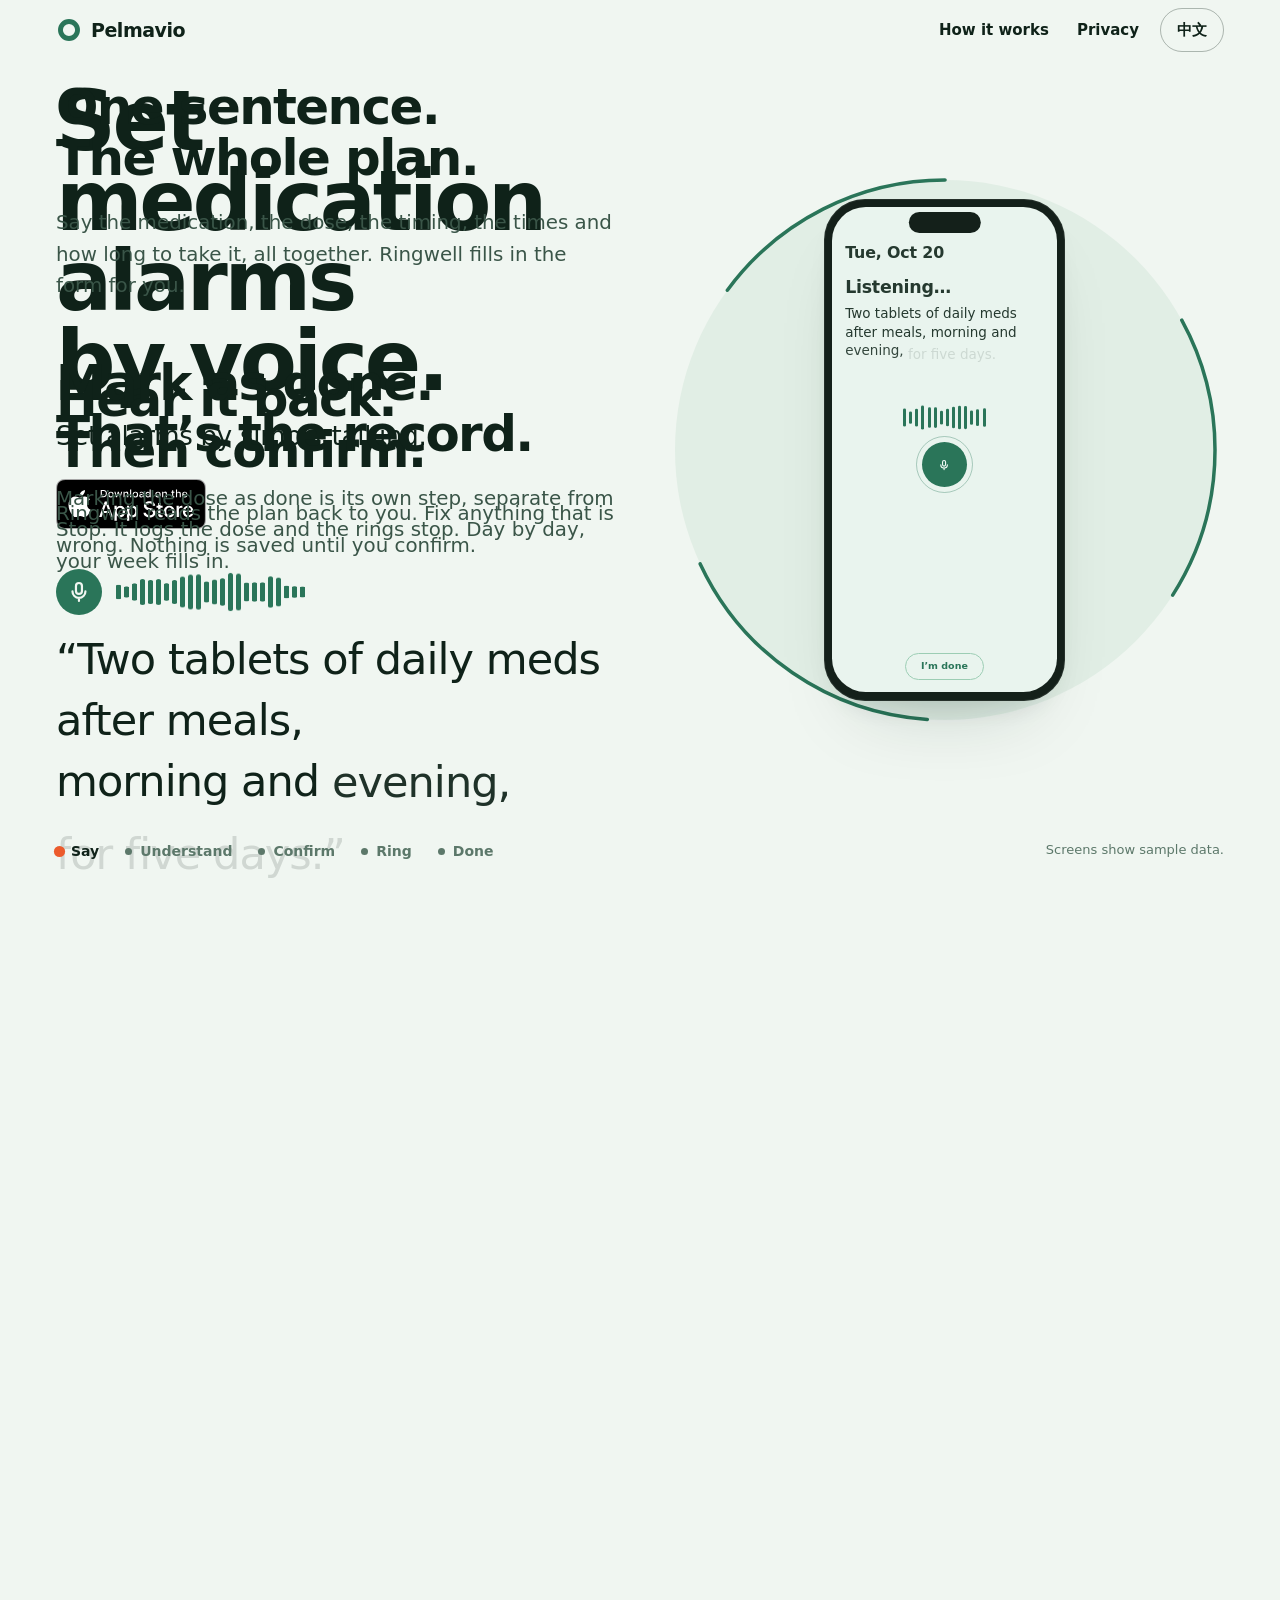
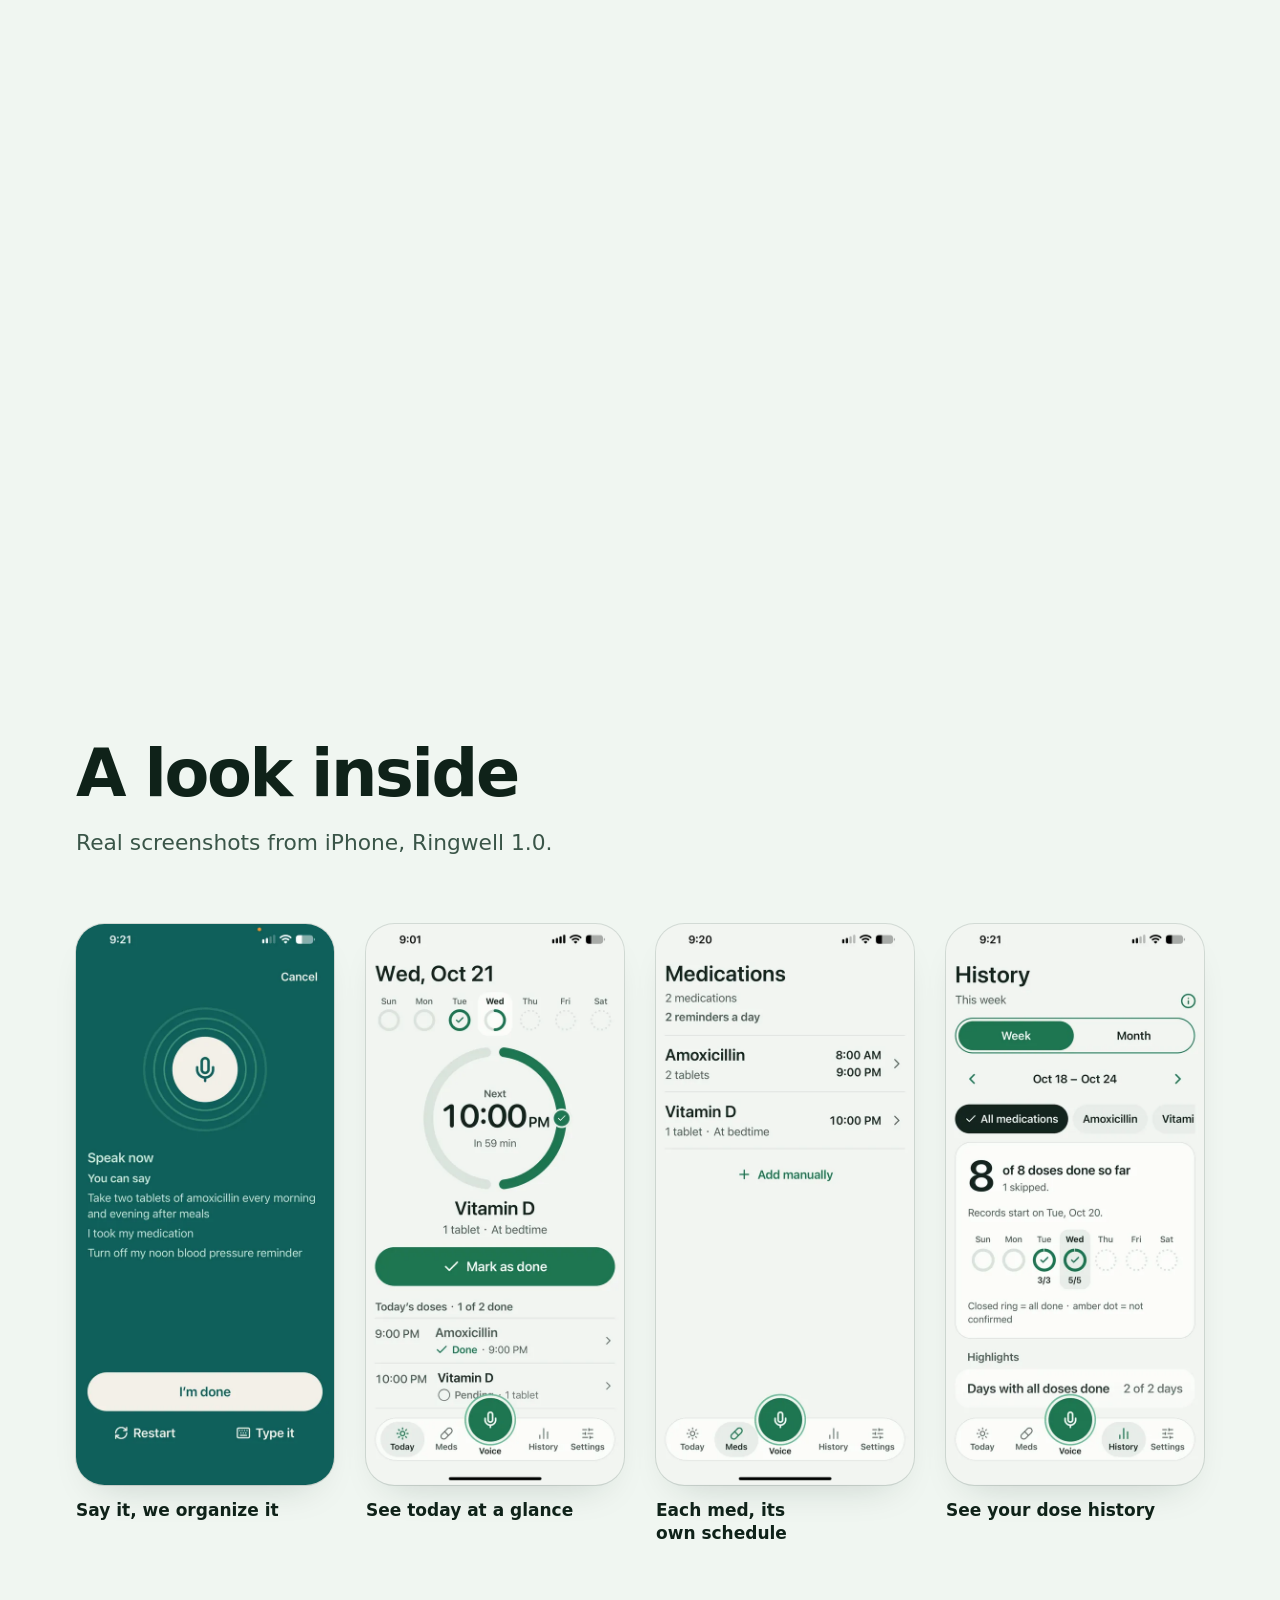
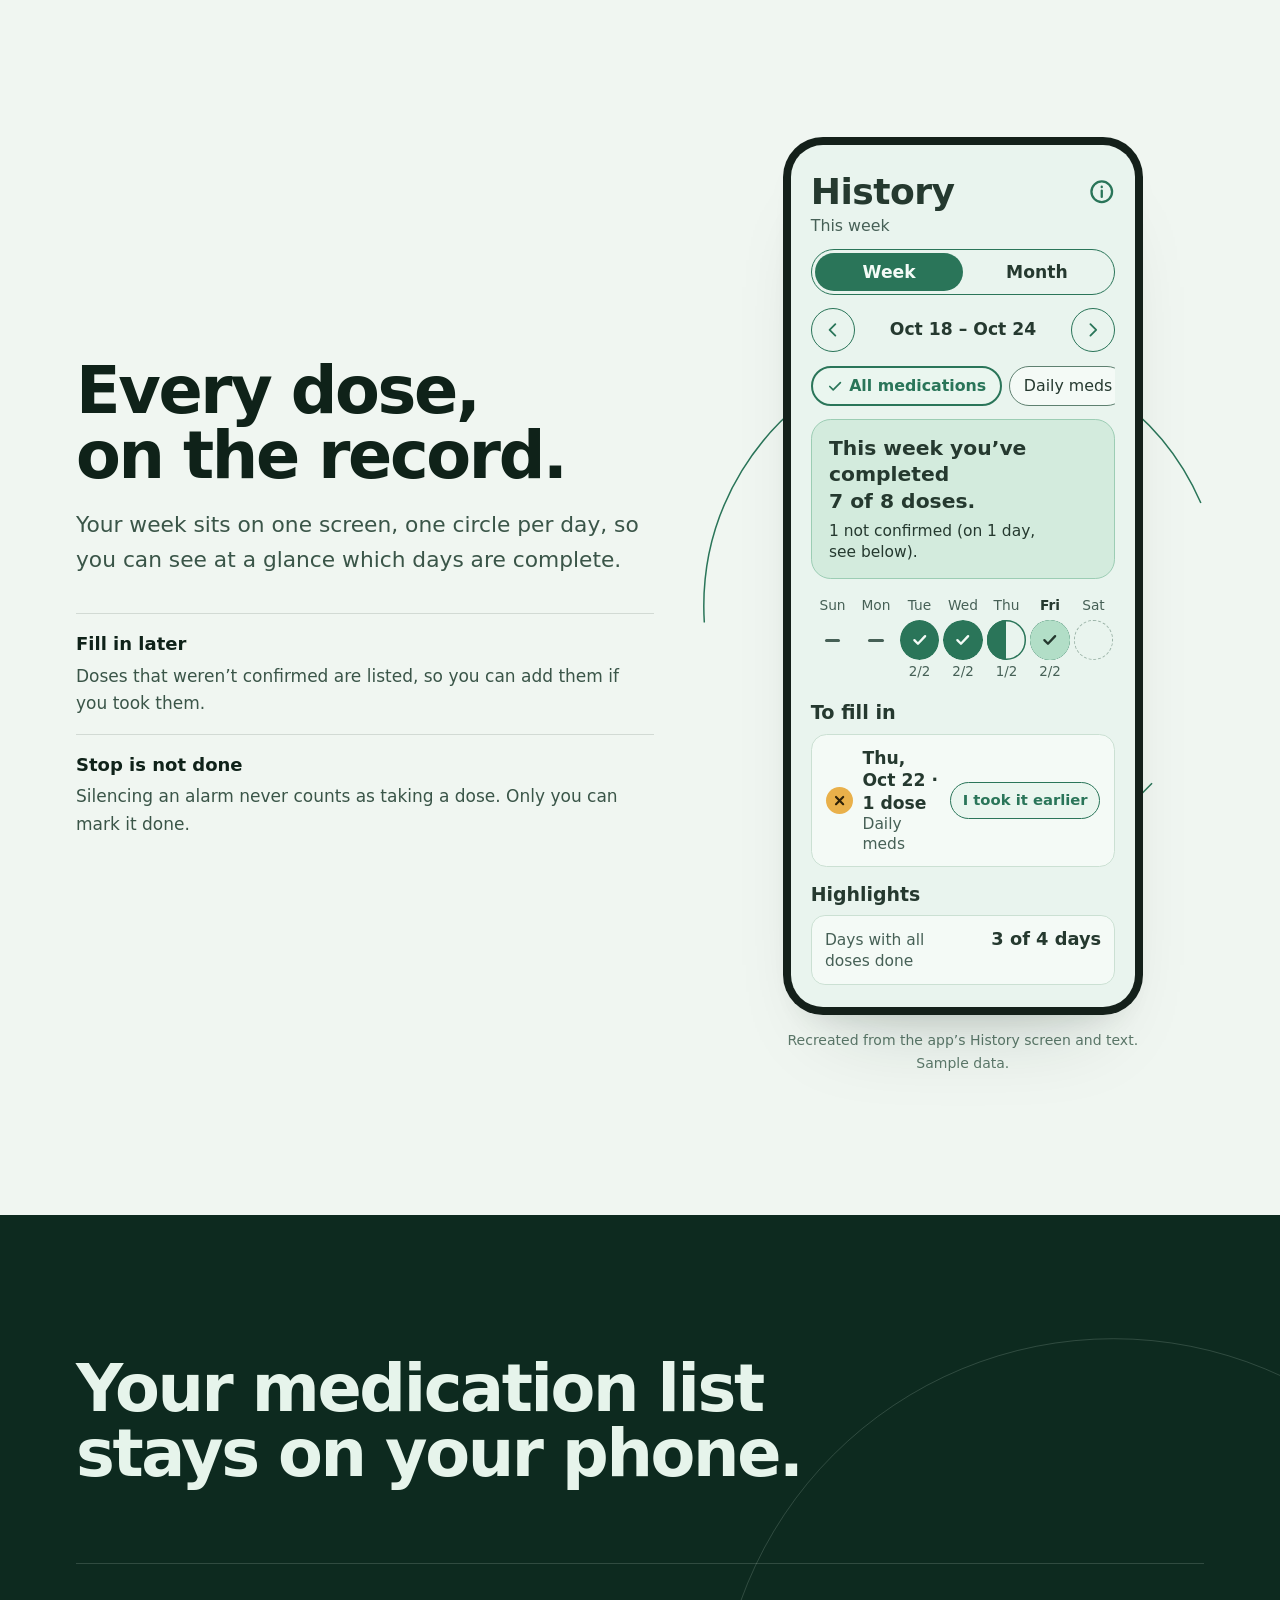
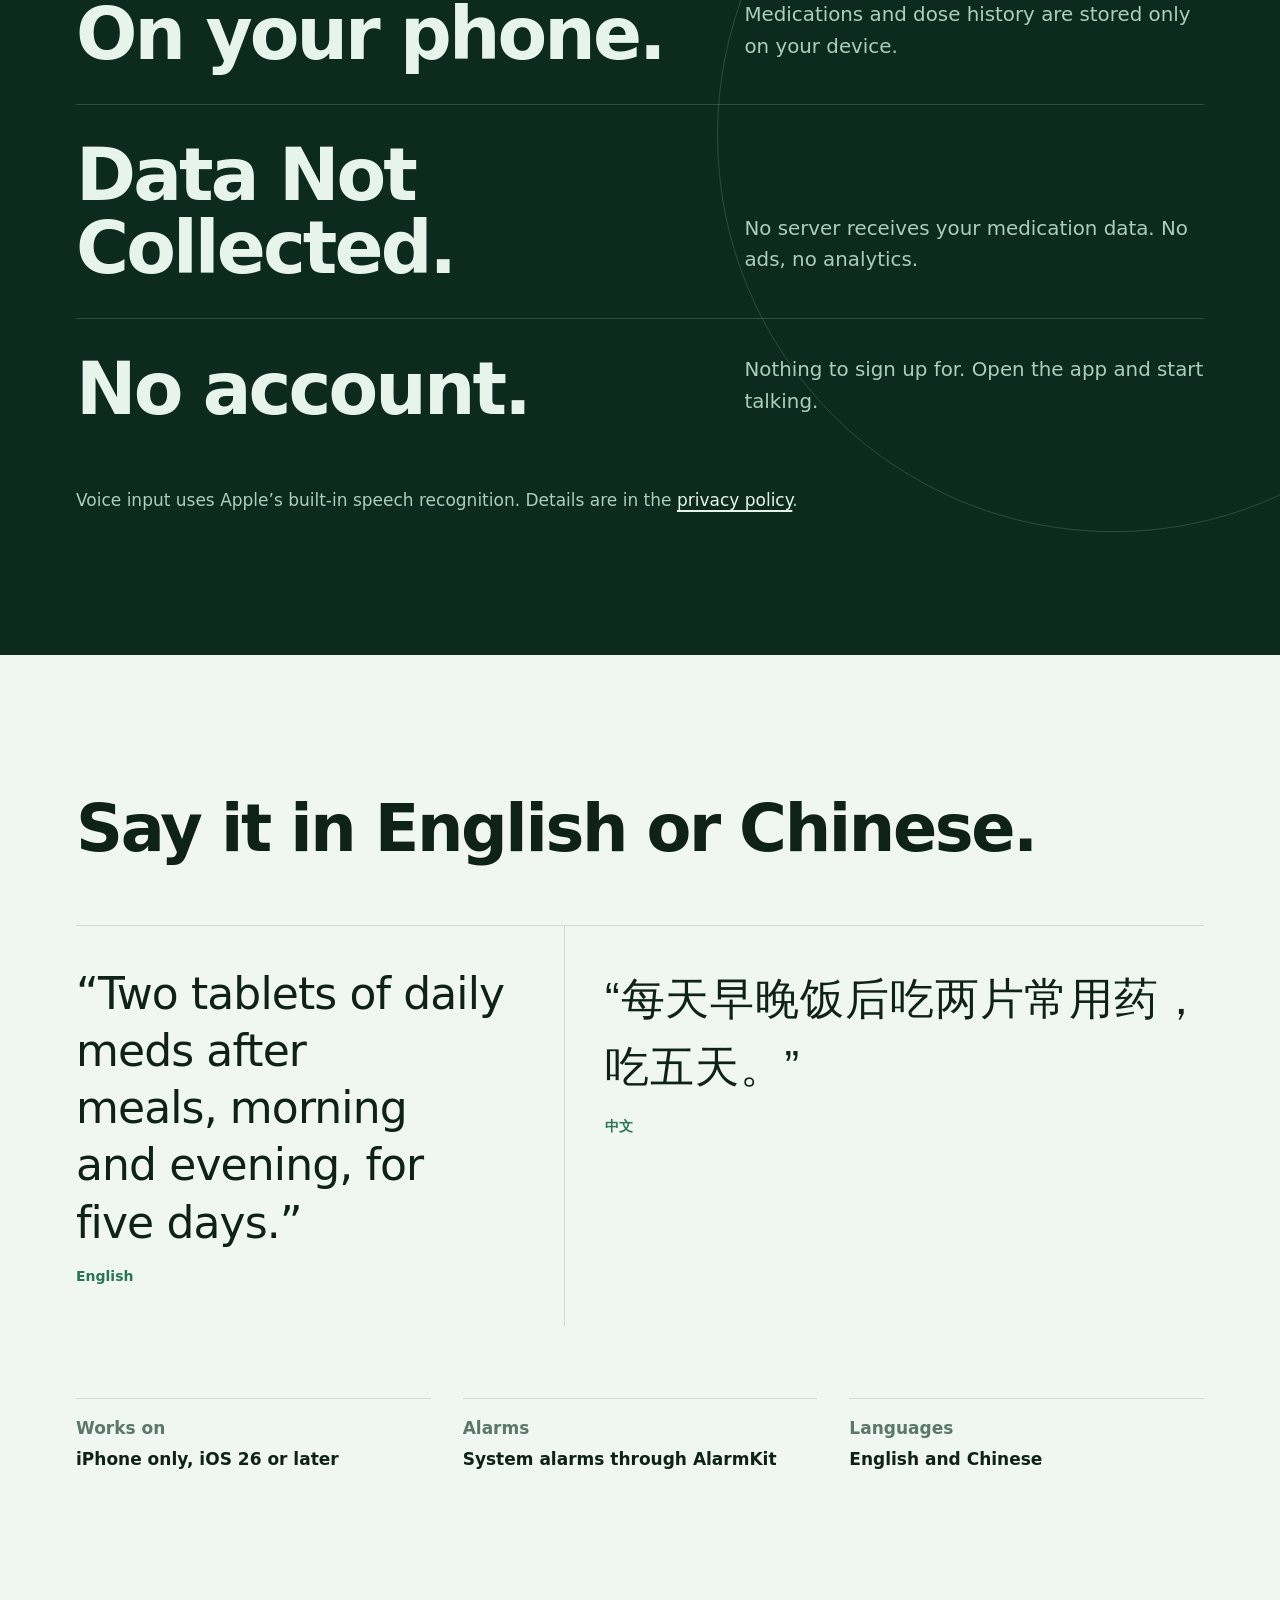
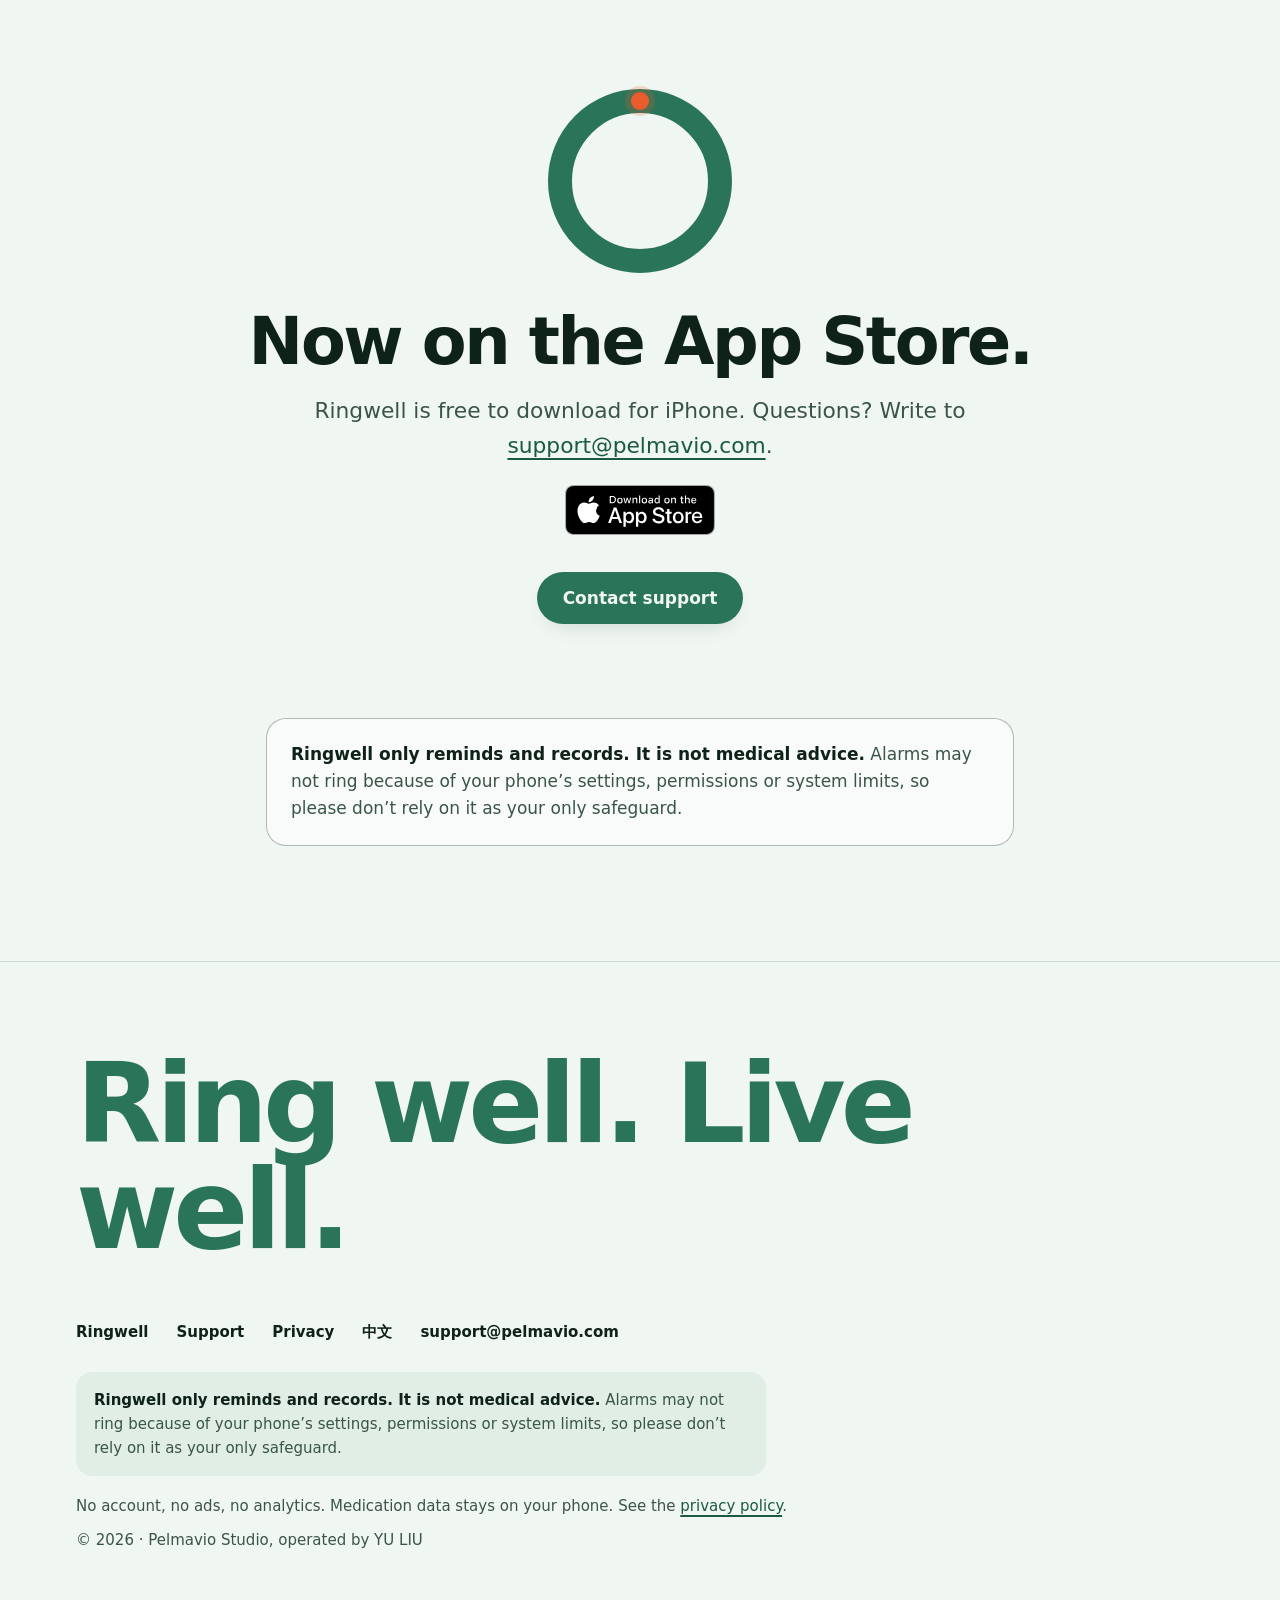
==== commit 020e2b7a: "ringwell launch: official App Store badge replaces "coming soon" (home, ringwell en/zh, press kit); " ====
--- a/ringwell/index.html
+++ b/ringwell/index.html
@@ -5,6 +5,7 @@
 <meta name="viewport" content="width=device-width,initial-scale=1">
 <title>Ringwell: Medication Reminder</title>
 <meta name="description" content="Ringwell sets medication alarms by voice. Say a whole prescription in one sentence, hear it read back, confirm, and a real alarm rings. Your data stays on your phone.">
+<meta name="apple-itunes-app" content="app-id=6824711765">
 <meta name="color-scheme" content="light dark">
 <meta name="theme-color" content="#F0F6F1" media="(prefers-color-scheme: light)">
 <meta name="theme-color" content="#09110D" media="(prefers-color-scheme: dark)">
@@ -38,7 +39,7 @@
 <div class="cap cap0">
 <h1 id="top-h">Set medication alarms by voice.</h1>
 <p class="sub">Set alarms by simply talking.</p>
-<p class="cap-soon"><span class="soon"><i></i>Coming soon to the App Store</span></p>
+<p class="cap-soon"><a class="store" href="https://apps.apple.com/app/id6824711765"><picture><source srcset="../assets/badges/app-store-white-en.svg" media="(prefers-color-scheme: dark)"><img src="../assets/badges/app-store-black-en.svg" alt="Download on the App Store" width="150" height="50"></picture></a></p>
 </div>
 <div class="say">
 <p class="sr">Example sentence: &ldquo;Two tablets of daily meds after meals, morning and evening, for five days.&rdquo;</p>
@@ -207,8 +208,9 @@
 <section class="finale" id="soon" aria-labelledby="soon-h">
 <div class="wrap">
 <div class="bigring" aria-hidden="true"><svg viewBox="0 0 100 100" focusable="false"><circle cx="50" cy="50" r="40" pathLength="1"/></svg></div>
-<h2 id="soon-h">Coming soon to the App Store.</h2>
-<p class="lead">Ringwell is not on the App Store yet, so there is nothing to download from this page. Questions before then? Write to <a href="mailto:support@pelmavio.com">support@pelmavio.com</a>.</p>
+<h2 id="soon-h">Now on the App Store.</h2>
+<p class="lead">Ringwell is free to download for iPhone. Questions? Write to <a href="mailto:support@pelmavio.com">support@pelmavio.com</a>.</p>
+<p><a class="store" href="https://apps.apple.com/app/id6824711765"><picture><source srcset="../assets/badges/app-store-white-en.svg" media="(prefers-color-scheme: dark)"><img src="../assets/badges/app-store-black-en.svg" alt="Download on the App Store" width="150" height="50"></picture></a></p>
 <p><a class="go" href="../ringwell/support/">Contact support</a></p>
 <div class="safety"><p><strong>Ringwell only reminds and records. It is not medical advice.</strong> Alarms may not ring because of your phone&rsquo;s settings, permissions or system limits, so please don&rsquo;t rely on it as your only safeguard.</p></div>
 </div>
--- a/assets/style.css
+++ b/assets/style.css
@@ -86,6 +86,7 @@
 .go{display:inline-flex;align-items:center;gap:10px;min-height:52px;padding:0 26px;border-radius:999px;background:var(--green);color:var(--paper);font-weight:700;text-decoration:none;white-space:nowrap;transition:scale .45s var(--spring),box-shadow .3s,background-color .2s;box-shadow:0 10px 24px -14px var(--shadow)}
 .go:hover{box-shadow:0 16px 30px -14px var(--shadow);scale:1.02}
 .go:active{scale:.97;transition-duration:.12s}
+.store{display:inline-block;line-height:0}.store img{height:50px;width:auto}
 .go .arrow{transition:translate .4s var(--spring)}
 .go:hover .arrow{translate:4px 0}
 
@@ -213,8 +214,8 @@
 .ui-hl{display:flex;justify-content:space-between;align-items:baseline;gap:.6em;margin-top:.45em!important;padding:.75em .85em;border-radius:.9em;background:var(--a-surface);border:1px solid var(--a-border);font-size:.9em;transition:opacity .4s .1s,translate .7s var(--spring) .1s}
 .ui-hl span{color:var(--a-muted)}
 .ui-hl b{font-size:1.15em;white-space:nowrap}
-.live .stage[data-beat] :is(.ui-sum,.ui-hl,.ui-hl-h){opacity:0;translate:0 .8em}
-.live .stage[data-full] :is(.ui-sum,.ui-hl,.ui-hl-h){opacity:1;translate:0 0}
+.live .stage :is(.ui-sum,.ui-hl,.ui-hl-h){opacity:0;translate:0 .8em}
+.live [data-full] :is(.ui-sum,.ui-hl,.ui-hl-h){opacity:1;translate:0 0}
 
 /* dial (live only), ripples */
 .dial{display:none}
@@ -240,8 +241,7 @@
 }
 
 /* ---------------- LIVE: pinned, scroll-scrubbed demonstration ---------------- */
-/* phones need 640px of height for a readable whole phone under the caption; shorter ones get the static composition */
-@media (prefers-reduced-motion:no-preference) and (min-height:520px) and (min-width:900px),(prefers-reduced-motion:no-preference) and (min-height:640px){
+@media (prefers-reduced-motion:no-preference) and (min-height:520px){
   .live .story{height:600svh;padding:0}
   .live .stage{--say:0;--rb:0;--days:0;--lit:0;--p:0;position:sticky;top:0;height:100svh;max-width:none;padding:0;gap:0;overflow:hidden;align-items:stretch;
     --W:min(42svh,300px);--H:calc(var(--W) * 2.08)}
@@ -332,14 +332,13 @@
     .live .sample{right:var(--edge);bottom:clamp(26px,3svh + 12px,44px)}
     .live .device::before{content:"";position:absolute;left:50%;top:50%;width:calc(var(--D) * .92);aspect-ratio:1;translate:-50% -50%;border-radius:50%;background:var(--paper-2);z-index:0}
   }
-  /* phones (D-143): the whole phone, scaled into the window under the caption; ringwell.js sets --wt --cy --cs --D --dt --k (see README) */
+  /* phones (D-143): big phone in a window under the caption; ringwell.js sets --wt --cy --cs --D --dt (see README) */
   @media (max-width:899px){
     .live .story{height:560svh}
-    /* --k: phone proportion set by ringwell.js; the fit-to-window rules for the screens are in gallery.css */
-    .live .stage{grid-template-rows:auto;--W:min(92vw,360px);--H:calc(var(--W) * var(--k,2.08))}
+    .live .stage{grid-template-rows:auto;--W:min(92vw,360px);--H:calc(var(--W) * 2.08)}
     .live .caps{padding:60px var(--edge) 0;align-content:start}
-    .live .caps::before{content:"";position:absolute;z-index:-1;left:0;right:0;top:0;height:100svh;background:linear-gradient(var(--paper) calc(100% - 22px),transparent);translate:0 calc(var(--wt,40svh) - 100svh);transition:translate .8s var(--spring);pointer-events:none}
-    .live .stage::after{content:"";position:absolute;z-index:7;left:0;right:0;bottom:0;height:calc(62px + max(10px,env(safe-area-inset-bottom)));background:linear-gradient(transparent,var(--paper) 14px);pointer-events:none}
+    .live .caps::before{content:"";position:absolute;z-index:-1;left:0;right:0;top:0;height:100svh;background:linear-gradient(var(--paper) calc(100% - 22px),transparent);translate:0 calc(var(--wt,40svh) + 6px - 100svh);transition:translate .8s var(--spring);pointer-events:none}
+    .live .stage::after{content:"";position:absolute;z-index:7;left:0;right:0;bottom:0;height:calc(84px + env(safe-area-inset-bottom));background:linear-gradient(transparent,var(--paper) 30px);pointer-events:none}
     .live .cap h1{font-size:min(10.4vw,6.2svh)}
     :lang(zh).live .cap h1,.live :lang(zh) .cap h1{font-size:min(9.4vw,5.6svh)}
     .live .cap .sub{font-size:min(5vw,2.9svh);margin:.4em 0 0}
--- a/assets/gallery.css
+++ b/assets/gallery.css
@@ -10,28 +10,30 @@
 .shot-list figcaption{margin-top:14px;font:600 clamp(.9375rem,.88rem + .25vw,1.0625rem)/1.35 var(--display);color:var(--ink);text-wrap:balance}
 @media (prefers-color-scheme:dark){.shot-list img{box-shadow:0 0 0 1px var(--line-2),0 18px 40px -22px var(--shadow)}}
 
-/* Story on phones (pinned mode, see style.css "LIVE"): the whole phone fits between the caption and the
-   step pill (ringwell.js sets --k and --cs per act). Screens are size containers, so their em-based type is
-   bounded by height as well as width. Kept here, not in style.css, because only Ringwell pages need it. */
-@media (prefers-reduced-motion:no-preference) and (min-height:640px) and (max-width:899px){
-  .live .scr{container-type:size}
-  .live .s-listen .ui-pad{font-size:min(5.3cqi,3.7cqh)}
-  .live .s-confirm .ui-pad{font-size:min(5.3cqi,2.8cqh)}
-  .live .s-confirm .ui-row2{display:none}
-  .live .s-confirm .ui-toast{font-size:min(4.9cqi,2.55cqh)}
-  .live .s-alarm .ui-lock{font-size:min(5.3cqi,5cqh)}
-  .live .s-dose .ui-pad{font-size:min(5.3cqi,3.9cqh)}
-  .live .s-week .ui-pad{font-size:min(5.3cqi,3cqh)}
-  /* short screens: if the Understand paragraph would push the sentence down, it is left to screen
-     readers (the tagged sentence says the same); ringwell.js sets .p1-off */
-  .live .p1-off .cap1>p{position:absolute;width:1px;height:1px;overflow:hidden;clip-path:inset(50%);white-space:nowrap}
-  /* short screens: the idle waveform row goes (the phone shows its own), captions tighten */
-  @media (max-height:760px){
-    .live .voice{display:none}
-    .live .cap h1{font-size:min(10.4vw,5.4svh)}
-    :lang(zh).live .cap h1,.live :lang(zh) .cap h1{font-size:min(9.4vw,4.9svh)}
-    .live .cap h2{font-size:min(7.4vw,4svh)}
-    .live .cap p{font-size:min(4.2vw,2.3svh)}
-    .live .sentence{font-size:min(5.7vw,3svh)}
-  }
+/* Story on phones (pinned mode, see style.css "LIVE"): zoom into the app. The page opens on the original
+   layout; over the first stretch of the story the caption scrolls up and fades while the phone moves up and
+   grows (ringwell.js writes its transform from the scroll position, so scrolling back reverses it) until it
+   fills the screen above a one-line caption and the step pill. Then the steps play inside the app.
+   [data-app] = inside the app. Kept here, not in style.css, because only Ringwell pages need it. */
+@media (prefers-reduced-motion:no-preference) and (min-height:520px) and (max-width:899px){
+  .live .stage{height:var(--vvh,100svh)}
+  .live .phone,.live .ready .phone{translate:none;scale:none;transition:none;will-change:transform}
+  .live .caps{will-change:opacity,transform}
+  .live .stage[data-app] .caps{position:absolute;left:0;right:0;top:var(--cap-line,80svh);padding:0 16px;z-index:6;will-change:auto}
+  .live .stage[data-app] .caps::before,.live .stage[data-app]::after,.live .stage[data-app] .dial,.live .stage[data-app] .voice{display:none}
+  .live .stage[data-app] .cap{position:relative;text-align:center}
+  .live .stage[data-app] .cap :is(h1,h2){font-size:15px;line-height:26px;letter-spacing:-.01em;margin:0;white-space:nowrap;overflow:hidden;text-overflow:ellipsis}
+  .live .stage[data-app] .cap :is(p:not(.status),.chain){position:absolute;width:1px;height:1px;margin:0;overflow:hidden;clip-path:inset(50%);white-space:nowrap}
+  .live .stage[data-app] .skipstory{width:44px;padding:0;gap:0;justify-content:center;font-size:0}
+  /* Understand: the spoken sentence, with its field tags, in the app's "Understanding..." card */
+  .live .stage[data-app] .say{position:absolute;grid-area:auto;left:var(--say-x);top:var(--say-y);width:var(--say-w);margin:0}
+  .live .stage[data-app][data-act="0"] .say{opacity:0}
+  .live .stage[data-app] .sentence{font-size:var(--say-fs,15px);line-height:1.72}
+  :lang(zh).live .stage[data-app] .sentence{line-height:2.15}
+  .live .stage[data-app] .ui-thinking{display:none}
+  /* Ring: the alarm status and the Stop note as chips on the empty lower half of the lock screen */
+  .live .stage[data-app] .cap3>.status{position:absolute;z-index:2;grid-area:auto;left:0;right:0;top:var(--st-y);margin:0;justify-items:center;font-size:15px}
+  .live .stage[data-app] .cap3>.status span{padding:.5em 1em;border-radius:999px;background:var(--paper);box-shadow:0 8px 24px -12px rgba(0,0,0,.5)}
+  .live .stage[data-app] .cap.cap3>.stopnote{position:absolute;z-index:2;grid-area:auto;left:calc(50% - var(--W) / 2 + 18px);right:calc(50% - var(--W) / 2 + 18px);top:var(--sn-y);transform:translateY(-100%);width:auto;height:auto;margin:0;overflow:visible;clip-path:none;white-space:normal;
+    padding:.75em 1em;border-radius:18px;background:var(--paper);font-size:15px;line-height:1.4;text-align:center;box-shadow:0 8px 24px -12px rgba(0,0,0,.5)}
 }
